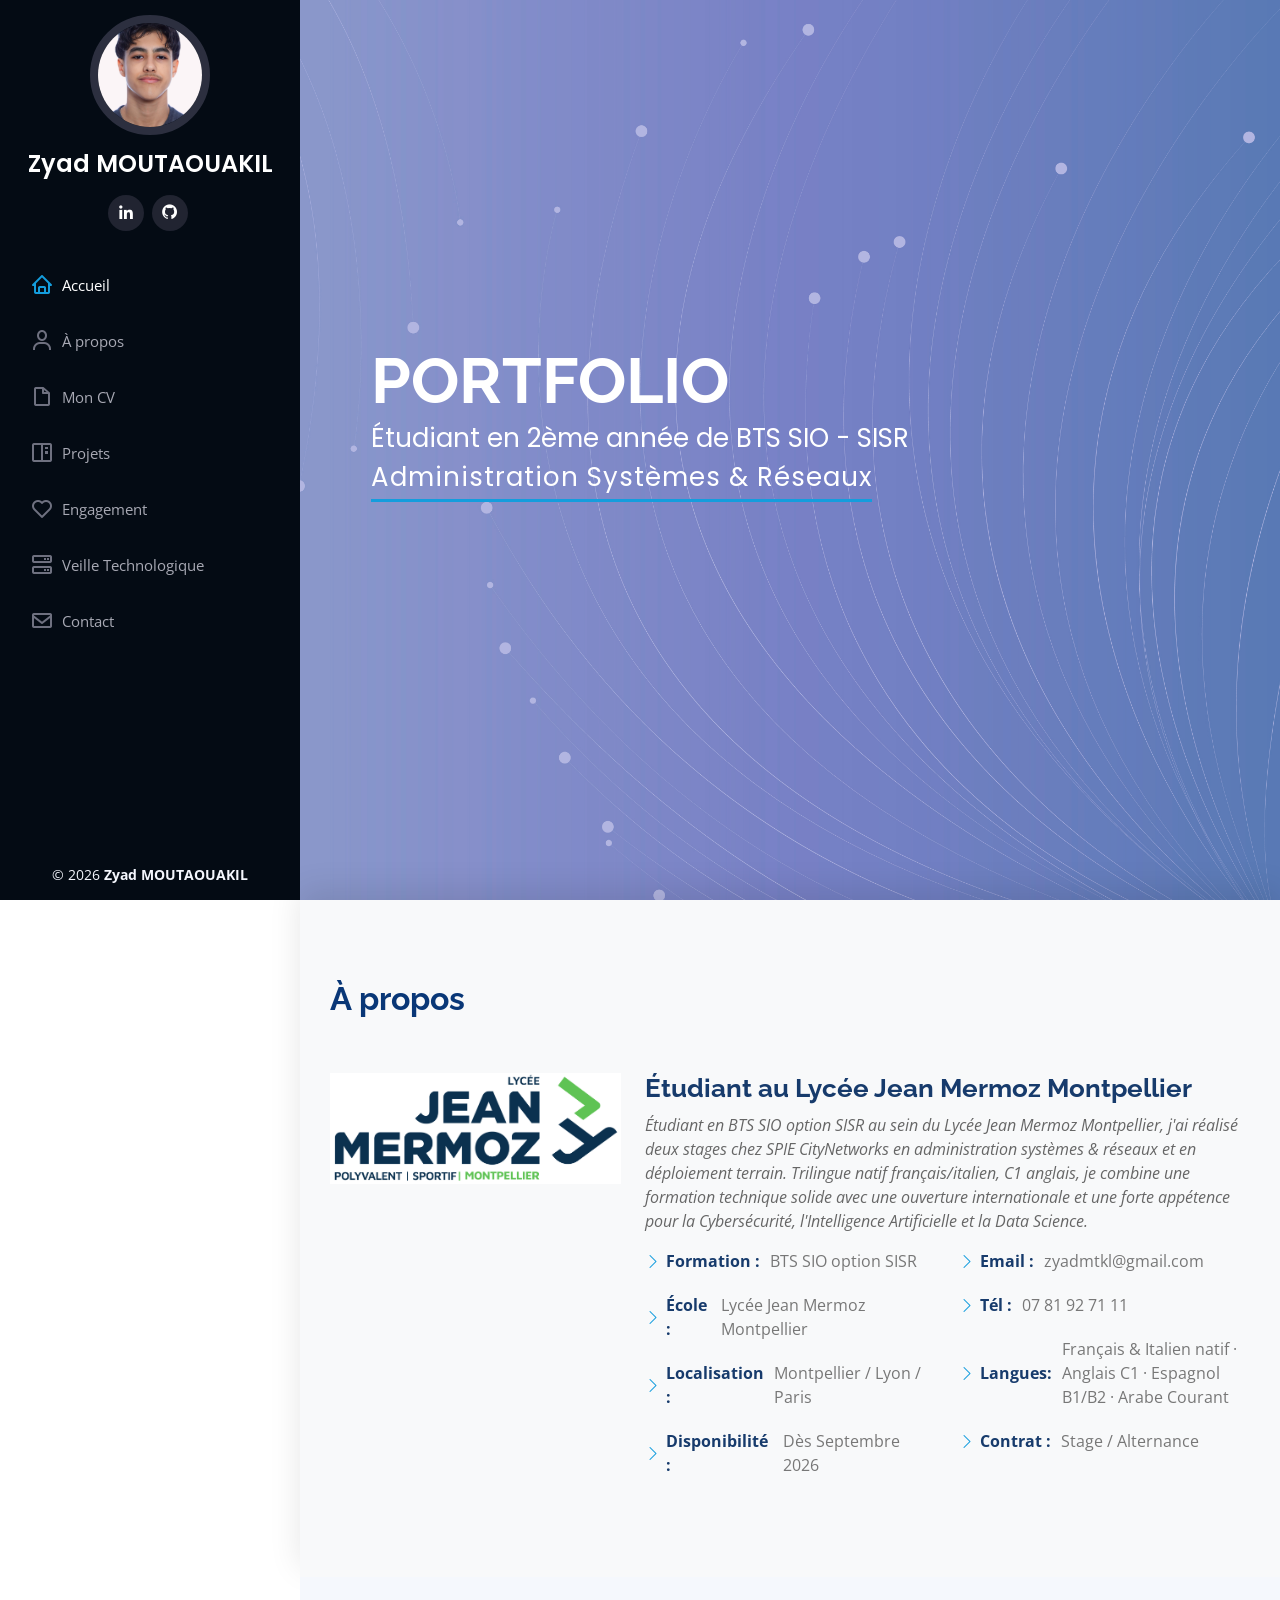
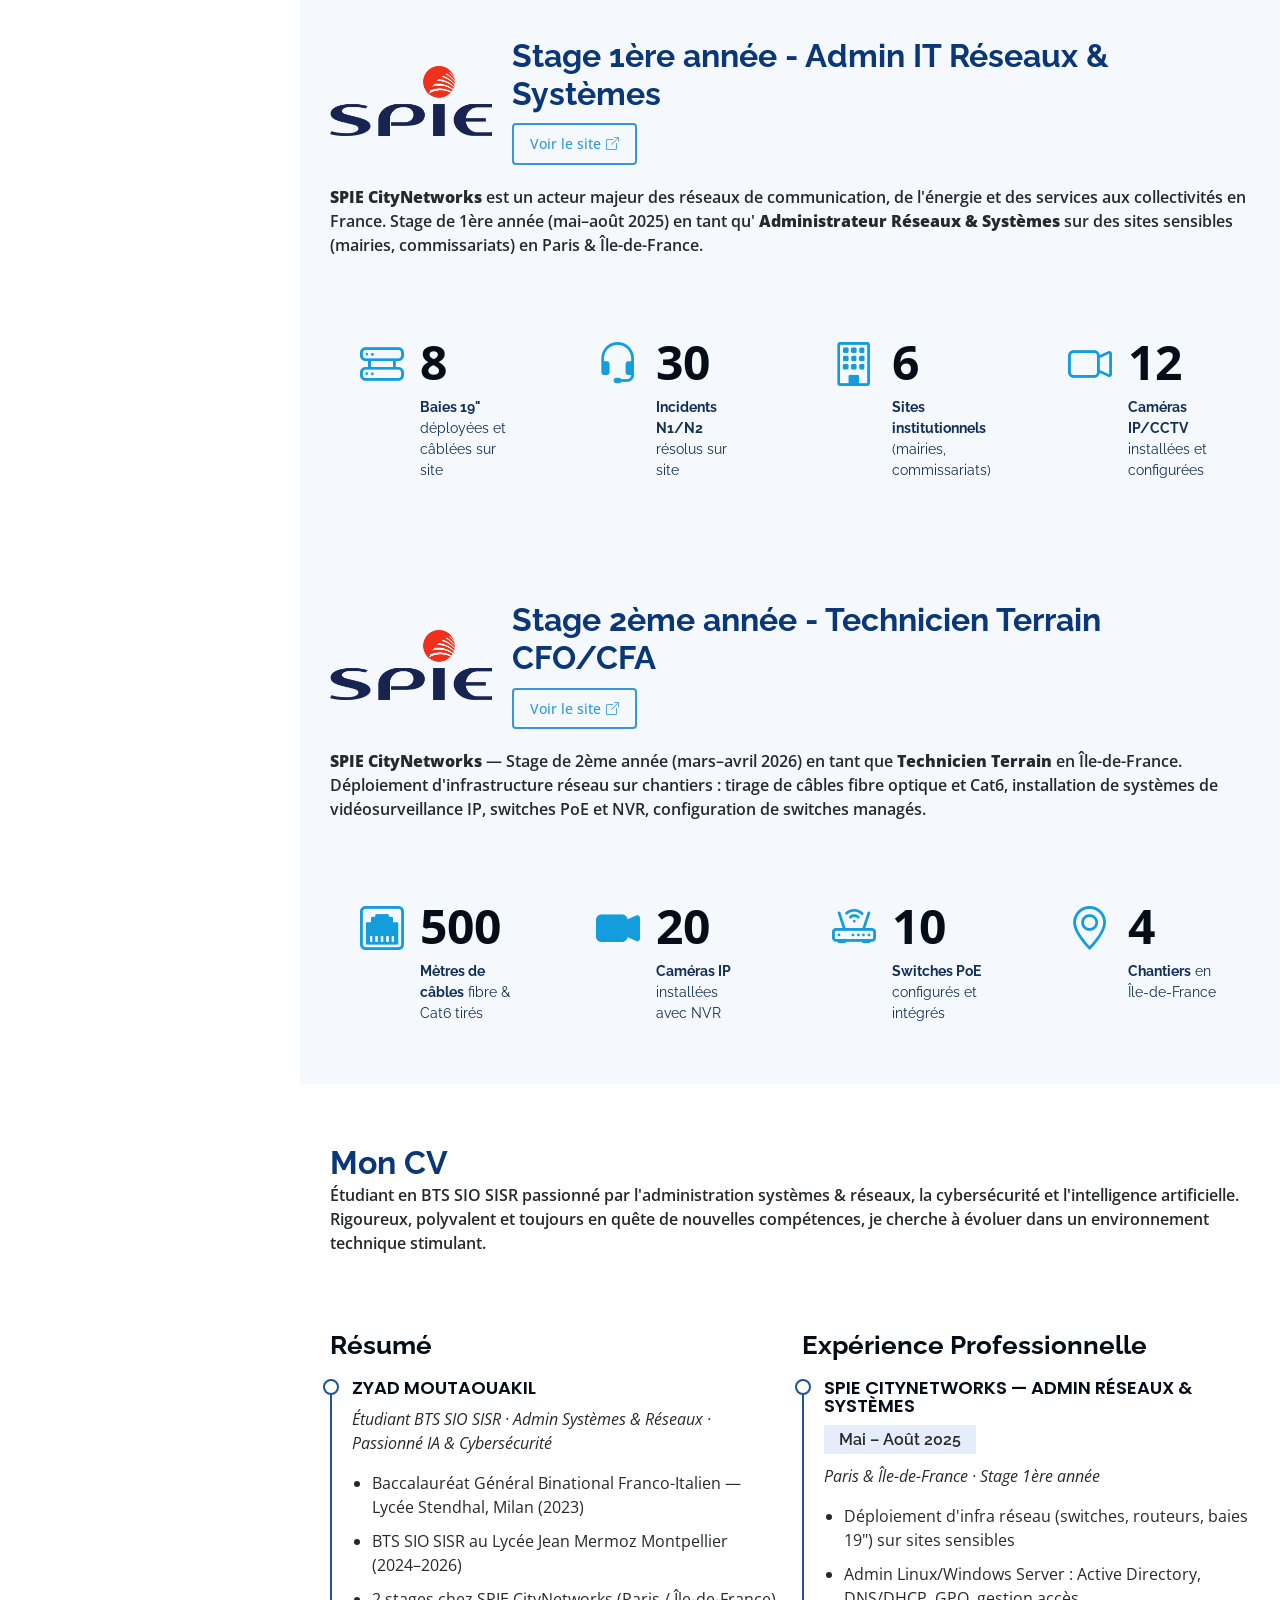
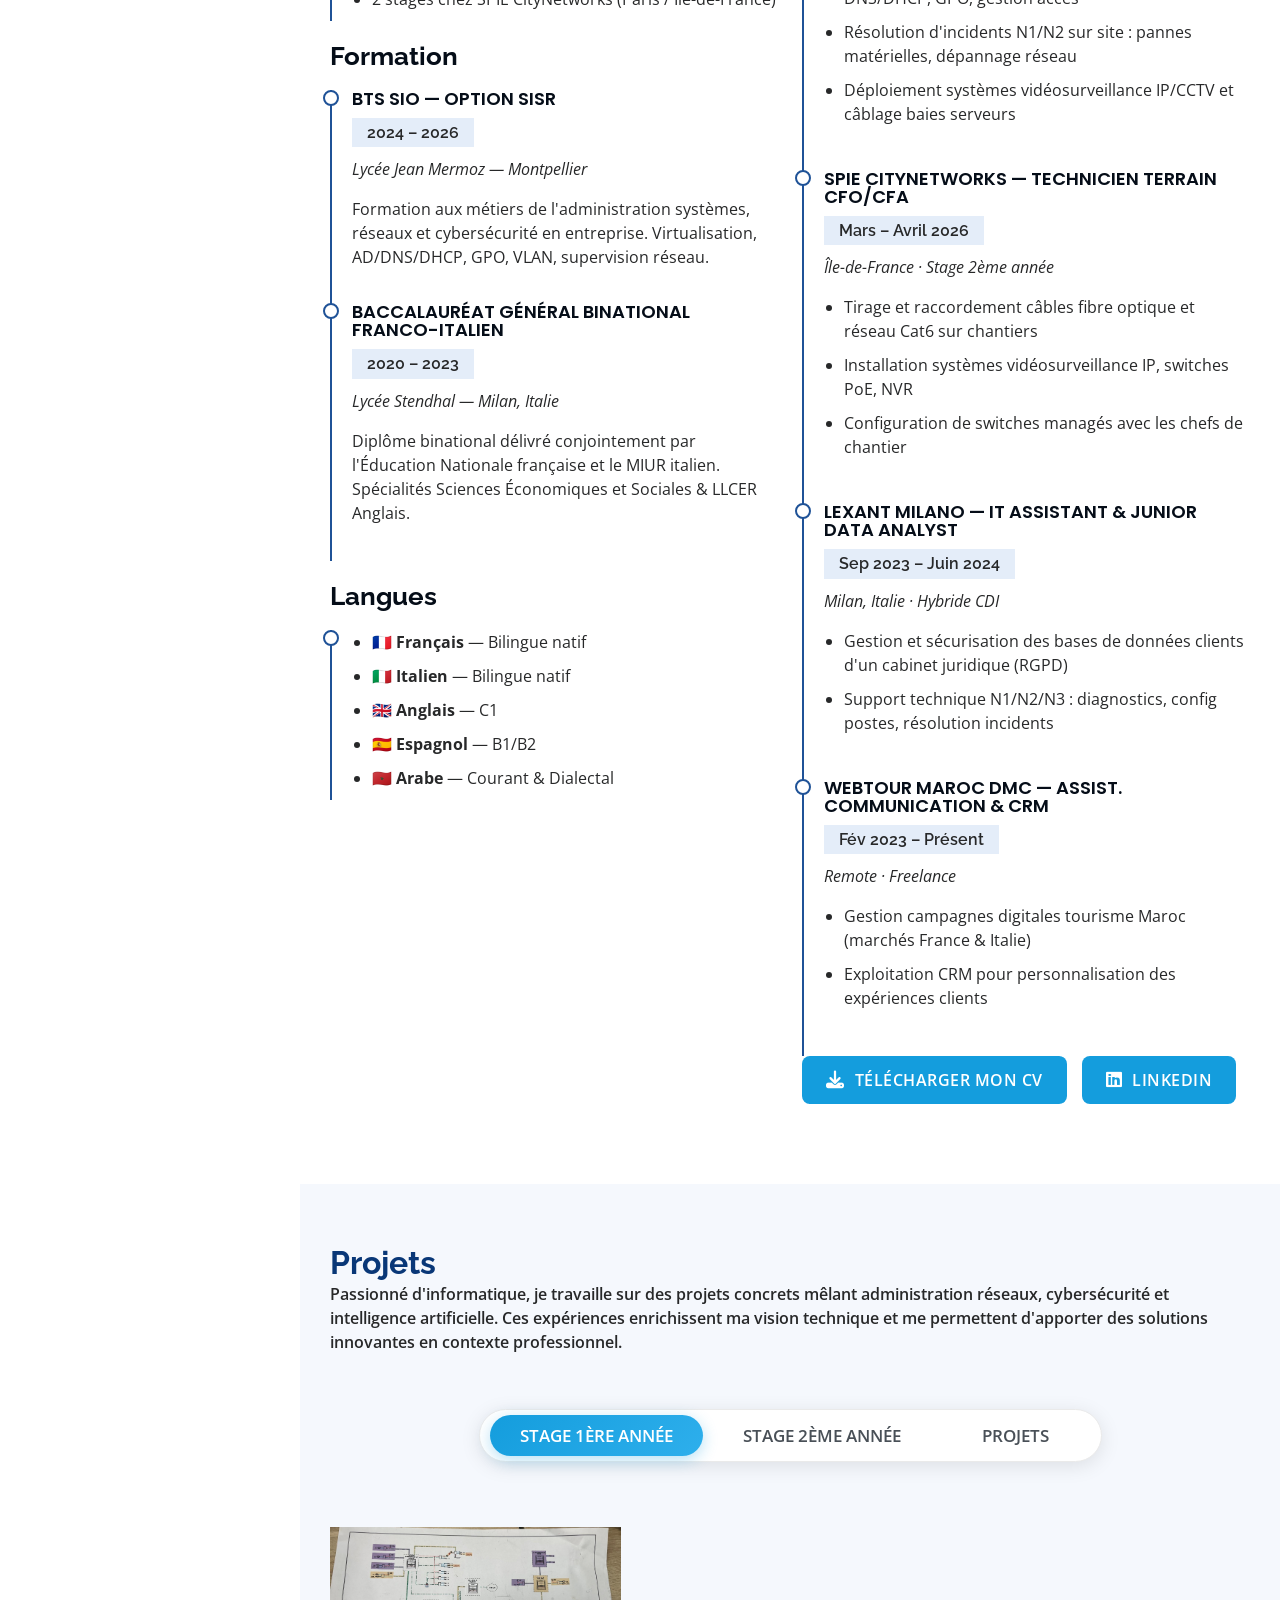
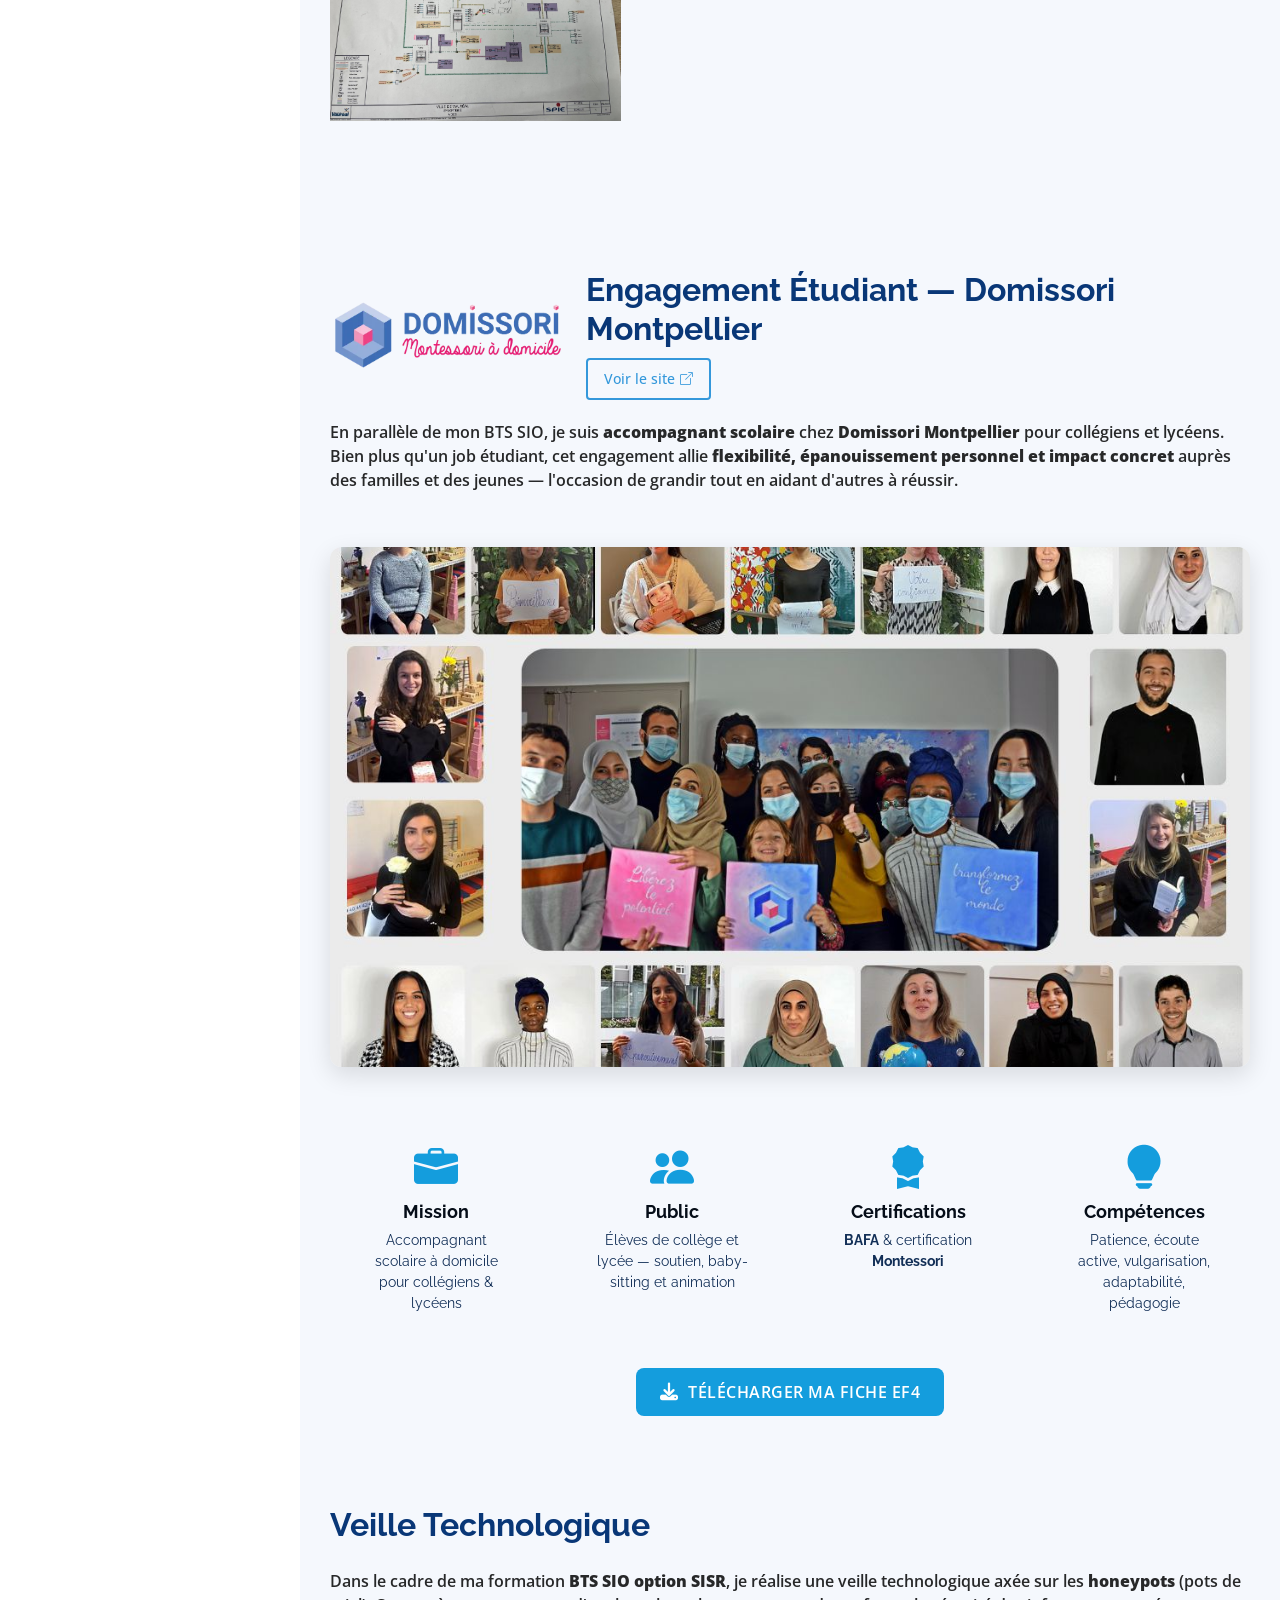
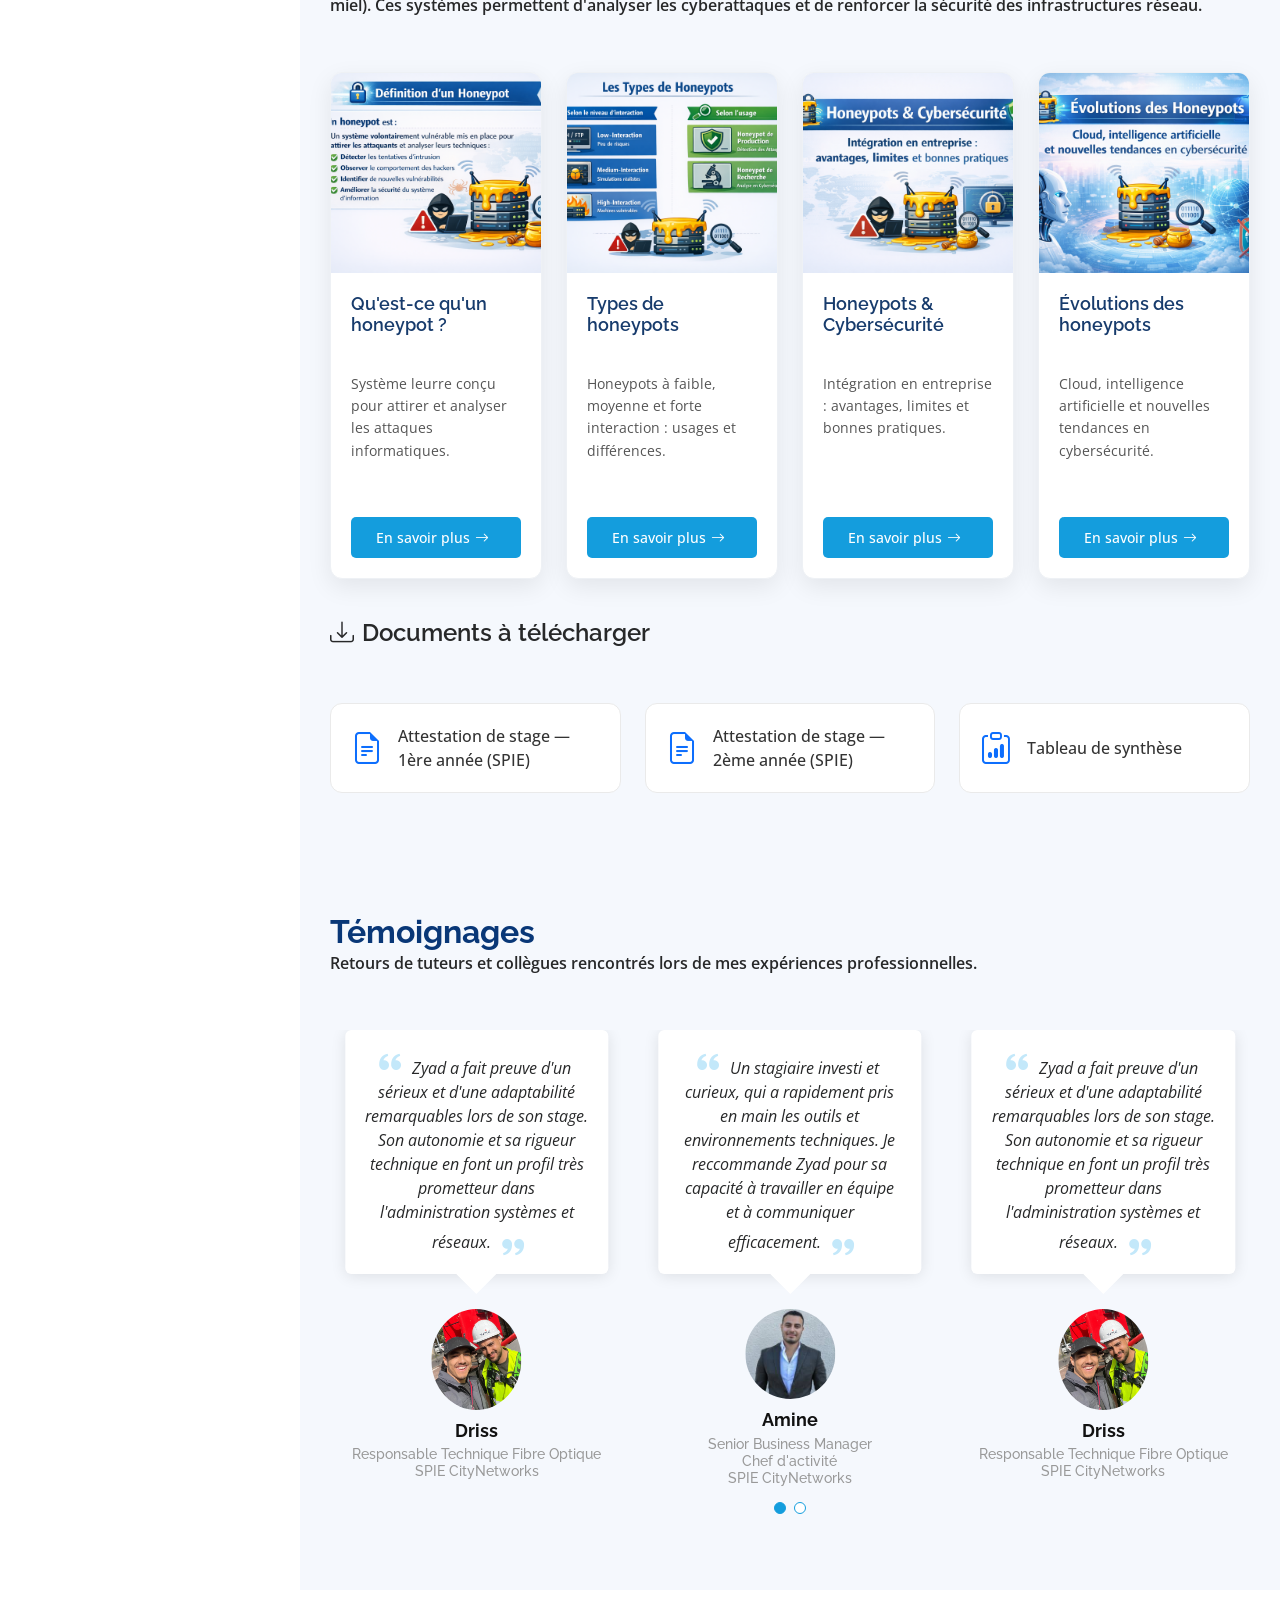
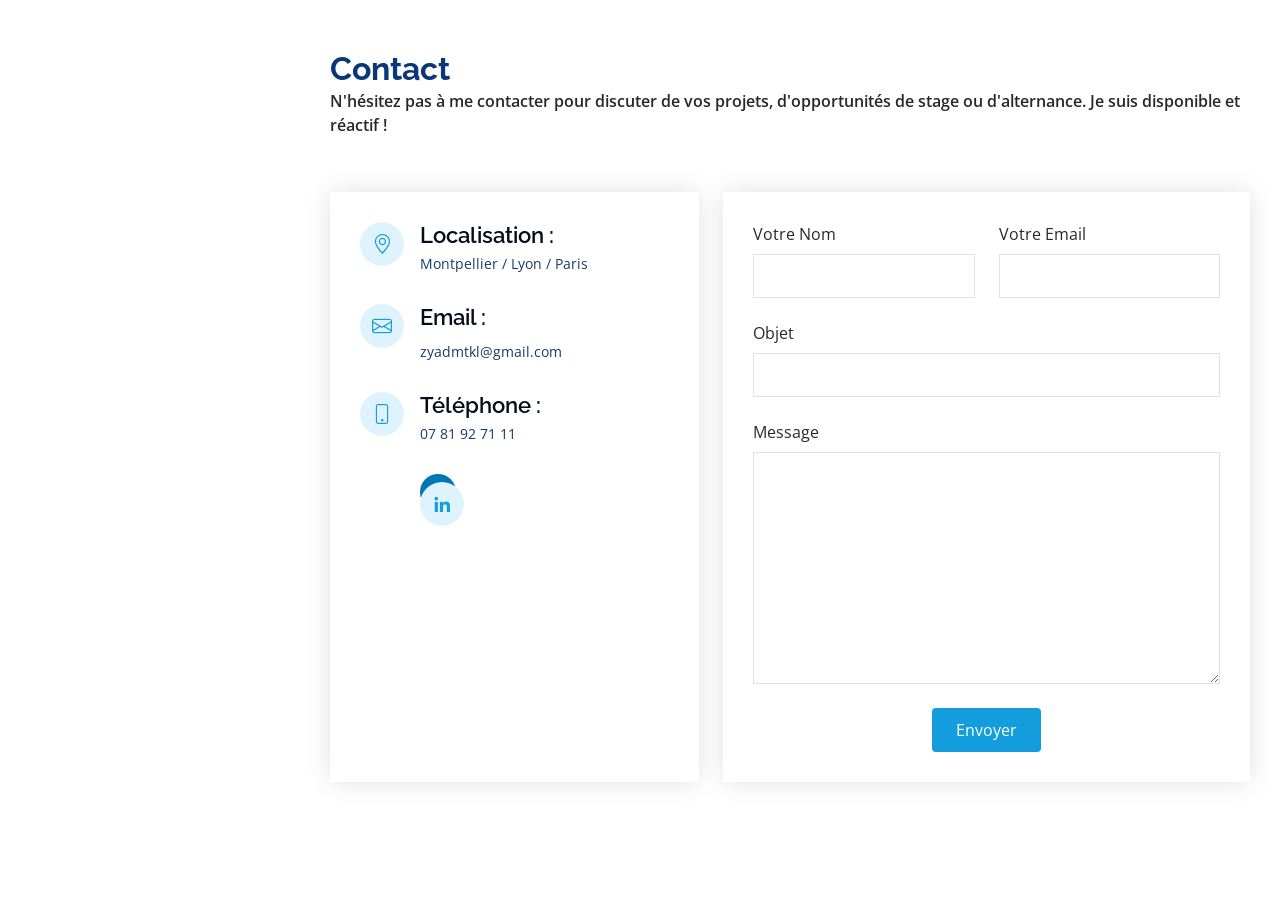
==== index.html @ 8ba697a3 "Initial commit — Portfolio Zyad MOUTAOUAKIL (BTS SIO SISR)" ====
<!doctype html>
<html lang="fr">
  <head>
    <meta charset="utf-8" />
    <meta content="width=device-width, initial-scale=1.0" name="viewport" />

    <title>Portfolio — Zyad MOUTAOUAKIL</title>
    <meta
      content="Portfolio de Zyad MOUTAOUAKIL, étudiant BTS SIO option SISR au Lycée Jean Mermoz Montpellier"
      name="description"
    />
    <meta
      content="BTS SIO, SISR, réseaux, systèmes, cybersécurité, administration, Montpellier, Paris"
      name="keywords"
    />

    <!-- Favicons -->
    <link href="assets/img/favicon.png" rel="icon" />
    <link href="assets/img/apple-touch-icon.png" rel="apple-touch-icon" />

    <!-- Google Fonts -->
    <link
      href="https://fonts.googleapis.com/css?family=Open+Sans:300,300i,400,400i,600,600i,700,700i|Raleway:300,300i,400,400i,500,500i,600,600i,700,700i|Poppins:300,300i,400,400i,500,500i,600,600i,700,700i"
      rel="stylesheet"
    />

    <!-- Vendor CSS Files -->
    <link href="assets/vendor/aos/aos.css" rel="stylesheet" />
    <link
      href="assets/vendor/bootstrap/css/bootstrap.min.css"
      rel="stylesheet"
    />
    <link
      href="assets/vendor/bootstrap-icons/bootstrap-icons.css"
      rel="stylesheet"
    />
    <link href="assets/vendor/boxicons/css/boxicons.min.css" rel="stylesheet" />
    <link
      href="assets/vendor/glightbox/css/glightbox.min.css"
      rel="stylesheet"
    />
    <link href="assets/vendor/swiper/swiper-bundle.min.css" rel="stylesheet" />

    <!-- Font Awesome -->
    <link
      rel="stylesheet"
      href="https://cdnjs.cloudflare.com/ajax/libs/font-awesome/6.4.0/css/all.min.css"
    />

    <!-- Template Main CSS File -->
    <link href="assets/css/style.css" rel="stylesheet" />
  </head>

  <body>
    <!-- ======= Mobile nav toggle button ======= -->
    <i class="bi bi-list mobile-nav-toggle d-xl-none"></i>

    <!-- ======= Header ======= -->
    <header id="header">
      <div class="d-flex flex-column">
        <div class="profile">
          <img
            src="assets/img/zyad-PFP.jpg"
            alt="Zyad MOUTAOUAKIL"
            class="img-fluid rounded-circle"
          />
          <h1 class="text-light"><a href="index.html">Zyad MOUTAOUAKIL</a></h1>
          <div class="social-links mt-3 text-center">
            <a
              href="https://www.linkedin.com/in/zyad-it"
              class="linkedin"
              target="_blank"
              ><i class="bx bxl-linkedin"></i
            ></a>
            <a href="https://github.com/Zyvdinho" class="github" target="_blank"
              ><i class="bx bxl-github"></i
            ></a>
          </div>
        </div>

        <nav id="navbar" class="nav-menu navbar">
          <ul>
            <li>
              <a href="#hero" class="nav-link scrollto active"
                ><i class="bx bx-home"></i> <span>Accueil</span></a
              >
            </li>
            <li>
              <a href="#about" class="nav-link scrollto"
                ><i class="bx bx-user"></i> <span>À propos</span></a
              >
            </li>
            <li>
              <a href="#resume" class="nav-link scrollto"
                ><i class="bx bx-file-blank"></i> <span>Mon CV</span></a
              >
            </li>
            <li>
              <a href="#portfolio" class="nav-link scrollto"
                ><i class="bx bx-book-content"></i> <span>Projets</span></a
              >
            </li>
            <li>
              <a href="#engagement" class="nav-link scrollto"
                ><i class="bx bx-heart"></i> <span>Engagement</span></a
              >
            </li>
            <li>
              <a href="#services" class="nav-link scrollto"
                ><i class="bx bx-server"></i>
                <span>Veille Technologique</span></a
              >
            </li>
            <li>
              <a href="#contact" class="nav-link scrollto"
                ><i class="bx bx-envelope"></i> <span>Contact</span></a
              >
            </li>
          </ul>
        </nav>
      </div>
    </header>
    <!-- End Header -->

    <!-- ======= Hero Section ======= -->
    <section
      id="hero"
      class="d-flex flex-column justify-content-center align-items-center"
    >
      <div class="hero-container" data-aos="fade-in">
        <h1>PORTFOLIO</h1>
        <p>
          Étudiant en 2ème année de BTS SIO - SISR<br />
          <span>Administration Systèmes &amp; Réseaux</span>
        </p>
      </div>
    </section>
    <!-- End Hero -->

    <main id="main">
      <!-- ======= About Section ======= -->
      <section id="about" class="about">
        <div class="container">
          <div class="section-title">
            <h2>À propos</h2>
          </div>

          <div class="row">
            <div class="col-lg-4" data-aos="fade-right">
              <img
                src="assets/img/Logo-Mermoz.jpg"
                class="img-fluid"
                alt="Mermoz Montpellier"
              />
            </div>
            <div class="col-lg-8 pt-4 pt-lg-0 content" data-aos="fade-left">
              <h3>Étudiant au Lycée Jean Mermoz Montpellier</h3>
              <p class="fst-italic">
                Étudiant en BTS SIO option SISR au sein du Lycée Jean Mermoz
                Montpellier, j'ai réalisé deux stages chez SPIE CityNetworks en
                administration systèmes &amp; réseaux et en déploiement terrain.
                Trilingue natif français/italien, C1 anglais, je combine une
                formation technique solide avec une ouverture internationale et
                une forte appétence pour la Cybersécurité, l'Intelligence
                Artificielle et la Data Science.
              </p>
              <div class="row">
                <div class="col-lg-6">
                  <ul>
                    <li>
                      <i class="bi bi-chevron-right"></i>
                      <strong>Formation :</strong>
                      <span>BTS SIO option SISR</span>
                    </li>
                    <li>
                      <i class="bi bi-chevron-right"></i>
                      <strong>École :</strong>
                      <span>Lycée Jean Mermoz Montpellier</span>
                    </li>
                    <li>
                      <i class="bi bi-chevron-right"></i>
                      <strong>Localisation :</strong>
                      <span>Montpellier / Lyon / Paris</span>
                    </li>
                    <li>
                      <i class="bi bi-chevron-right"></i>
                      <strong>Disponibilité :</strong>
                      <span>Dès Septembre 2026</span>
                    </li>
                  </ul>
                </div>
                <div class="col-lg-6">
                  <ul>
                    <li>
                      <i class="bi bi-chevron-right"></i>
                      <strong>Email :</strong> <span>zyadmtkl@gmail.com</span>
                    </li>
                    <li>
                      <i class="bi bi-chevron-right"></i> <strong>Tél :</strong>
                      <span>07 81 92 71 11</span>
                    </li>
                    <li>
                      <i class="bi bi-chevron-right"></i>
                      <strong>Langues:</strong>
                      <span
                        >Français &amp; Italien natif · Anglais C1 · Espagnol
                        B1/B2 · Arabe Courant</span
                      >
                    </li>
                    <li>
                      <i class="bi bi-chevron-right"></i>
                      <strong>Contrat :</strong> <span>Stage / Alternance</span>
                    </li>
                  </ul>
                </div>
              </div>
            </div>
          </div>
        </div>
      </section>
      <!-- End About Section -->

      <!-- ======= Facts Section — SPIE Stage 1ère année ======= -->
      <section id="facts" class="facts section-bg">
        <div class="container">
          <div class="section-title">
            <div class="company-header">
              <img
                src="assets/img/Spie.svg.png"
                alt="SPIE CityNetworks"
                class="company-logo"
              />
              <div class="company-title-wrapper">
                <h2>Stage 1ère année - Admin IT Réseaux & Systèmes</h2>
                <a
                  href="https://www.spie.com/fr/"
                  target="_blank"
                  class="btn-visit-site"
                >
                  Voir le site <i class="bi bi-box-arrow-up-right"></i>
                </a>
              </div>
            </div>
            <p>
              <strong>SPIE CityNetworks</strong> est un acteur majeur des
              réseaux de communication, de l'énergie et des services aux
              collectivités en France. Stage de 1ère année (mai–août 2025) en
              tant qu'
              <strong>Administrateur Réseaux &amp; Systèmes</strong> sur des
              sites sensibles (mairies, commissariats) en Paris &amp;
              Île-de-France.
            </p>
          </div>

          <div class="row no-gutters">
            <div
              class="col-lg-3 col-md-6 d-md-flex align-items-md-stretch"
              data-aos="fade-up"
            >
              <div class="count-box">
                <i class="bi bi-hdd-rack"></i>
                <span
                  data-purecounter-start="0"
                  data-purecounter-end="8"
                  data-purecounter-duration="1"
                  class="purecounter"
                ></span>
                <p><strong>Baies 19"</strong> déployées et câblées sur site</p>
              </div>
            </div>

            <div
              class="col-lg-3 col-md-6 d-md-flex align-items-md-stretch"
              data-aos="fade-up"
              data-aos-delay="100"
            >
              <div class="count-box">
                <i class="bi bi-headset"></i>
                <span
                  data-purecounter-start="0"
                  data-purecounter-end="30"
                  data-purecounter-duration="1"
                  class="purecounter"
                ></span>
                <p><strong>Incidents N1/N2</strong> résolus sur site</p>
              </div>
            </div>

            <div
              class="col-lg-3 col-md-6 d-md-flex align-items-md-stretch"
              data-aos="fade-up"
              data-aos-delay="200"
            >
              <div class="count-box">
                <i class="bi bi-building"></i>
                <span
                  data-purecounter-start="0"
                  data-purecounter-end="6"
                  data-purecounter-duration="1"
                  class="purecounter"
                ></span>
                <p>
                  <strong>Sites institutionnels</strong> (mairies,
                  commissariats)
                </p>
              </div>
            </div>

            <div
              class="col-lg-3 col-md-6 d-md-flex align-items-md-stretch"
              data-aos="fade-up"
              data-aos-delay="300"
            >
              <div class="count-box">
                <i class="bi bi-camera-video"></i>
                <span
                  data-purecounter-start="0"
                  data-purecounter-end="12"
                  data-purecounter-duration="1"
                  class="purecounter"
                ></span>
                <p>
                  <strong>Caméras IP/CCTV</strong> installées et configurées
                </p>
              </div>
            </div>
          </div>
        </div>
      </section>
      <!-- End Facts Section -->

      <!-- ======= Facts Section 2 — SPIE Stage 2ème année ======= -->
      <section id="facts2" class="facts section-bg">
        <div class="container">
          <div class="section-title">
            <div class="company-header">
              <img
                src="assets/img/Spie.svg.png"
                alt="SPIE CityNetworks"
                class="company-logo"
              />
              <div class="company-title-wrapper">
                <h2>Stage 2ème année - Technicien Terrain CFO/CFA</h2>
                <a
                  href="https://www.spie.com/fr/"
                  target="_blank"
                  class="btn-visit-site"
                >
                  Voir le site <i class="bi bi-box-arrow-up-right"></i>
                </a>
              </div>
            </div>
            <p>
              <strong>SPIE CityNetworks</strong> — Stage de 2ème année
              (mars–avril 2026) en tant que <strong>Technicien Terrain</strong>
              en Île-de-France. Déploiement d'infrastructure réseau sur
              chantiers : tirage de câbles fibre optique et Cat6, installation
              de systèmes de vidéosurveillance IP, switches PoE et NVR,
              configuration de switches managés.
            </p>
          </div>

          <div class="row no-gutters">
            <div
              class="col-lg-3 col-md-6 d-md-flex align-items-md-stretch"
              data-aos="fade-up"
            >
              <div class="count-box">
                <i class="bi bi-ethernet"></i>
                <span
                  data-purecounter-start="0"
                  data-purecounter-end="500"
                  data-purecounter-duration="1"
                  class="purecounter"
                ></span>
                <p><strong>Mètres de câbles</strong> fibre &amp; Cat6 tirés</p>
              </div>
            </div>

            <div
              class="col-lg-3 col-md-6 d-md-flex align-items-md-stretch"
              data-aos="fade-up"
              data-aos-delay="100"
            >
              <div class="count-box">
                <i class="bi bi-camera-video-fill"></i>
                <span
                  data-purecounter-start="0"
                  data-purecounter-end="20"
                  data-purecounter-duration="1"
                  class="purecounter"
                ></span>
                <p><strong>Caméras IP</strong> installées avec NVR</p>
              </div>
            </div>

            <div
              class="col-lg-3 col-md-6 d-md-flex align-items-md-stretch"
              data-aos="fade-up"
              data-aos-delay="200"
            >
              <div class="count-box">
                <i class="bi bi-router"></i>
                <span
                  data-purecounter-start="0"
                  data-purecounter-end="10"
                  data-purecounter-duration="1"
                  class="purecounter"
                ></span>
                <p><strong>Switches PoE</strong> configurés et intégrés</p>
              </div>
            </div>

            <div
              class="col-lg-3 col-md-6 d-md-flex align-items-md-stretch"
              data-aos="fade-up"
              data-aos-delay="300"
            >
              <div class="count-box">
                <i class="bi bi-geo-alt"></i>
                <span
                  data-purecounter-start="0"
                  data-purecounter-end="4"
                  data-purecounter-duration="1"
                  class="purecounter"
                ></span>
                <p><strong>Chantiers</strong> en Île-de-France</p>
              </div>
            </div>
          </div>
        </div>
      </section>
      <!-- End Facts Section 2 -->

      <!-- ======= Resume Section ======= -->
      <section id="resume" class="resume">
        <div class="container">
          <div class="section-title">
            <h2>Mon CV</h2>
            <p>
              Étudiant en BTS SIO SISR passionné par l'administration systèmes
              &amp; réseaux, la cybersécurité et l'intelligence artificielle.
              Rigoureux, polyvalent et toujours en quête de nouvelles
              compétences, je cherche à évoluer dans un environnement technique
              stimulant.
            </p>
          </div>

          <div class="row">
            <div class="col-lg-6" data-aos="fade-up">
              <h3 class="resume-title">Résumé</h3>
              <div class="resume-item pb-0">
                <h4>Zyad MOUTAOUAKIL</h4>
                <p>
                  <em
                    >Étudiant BTS SIO SISR · Admin Systèmes &amp; Réseaux ·
                    Passionné IA &amp; Cybersécurité</em
                  >
                </p>
                <ul>
                  <li>
                    Baccalauréat Général Binational Franco-Italien — Lycée
                    Stendhal, Milan (2023)
                  </li>
                  <li>
                    BTS SIO SISR au Lycée Jean Mermoz Montpellier (2024–2026)
                  </li>
                  <li>
                    2 stages chez SPIE CityNetworks (Paris / Île-de-France)
                  </li>
                </ul>
              </div>

              <h3 class="resume-title">Formation</h3>
              <div class="resume-item">
                <h4>BTS SIO — Option SISR</h4>
                <h5>2024 – 2026</h5>
                <p><em>Lycée Jean Mermoz — Montpellier</em></p>
                <p>
                  Formation aux métiers de l'administration systèmes, réseaux et
                  cybersécurité en entreprise. Virtualisation, AD/DNS/DHCP, GPO,
                  VLAN, supervision réseau.
                </p>
              </div>
              <div class="resume-item">
                <h4>Baccalauréat Général Binational Franco-Italien</h4>
                <h5>2020 – 2023</h5>
                <p><em>Lycée Stendhal — Milan, Italie</em></p>
                <p>
                  Diplôme binational délivré conjointement par l'Éducation
                  Nationale française et le MIUR italien. Spécialités Sciences
                  Économiques et Sociales &amp; LLCER Anglais.
                </p>
              </div>

              <h3 class="resume-title">Langues</h3>
              <div class="resume-item pb-0">
                <ul>
                  <li>🇫🇷 <strong>Français</strong> — Bilingue natif</li>
                  <li>🇮🇹 <strong>Italien</strong> — Bilingue natif</li>
                  <li>🇬🇧 <strong>Anglais</strong> — C1</li>
                  <li>🇪🇸 <strong>Espagnol</strong> — B1/B2</li>
                  <li>🇲🇦 <strong>Arabe</strong> — Courant & Dialectal</li>
                </ul>
              </div>
            </div>

            <div class="col-lg-6" data-aos="fade-up" data-aos-delay="100">
              <h3 class="resume-title">Expérience Professionnelle</h3>

              <div class="resume-item">
                <h4>SPIE CityNetworks — Admin Réseaux &amp; Systèmes</h4>
                <h5>Mai – Août 2025</h5>
                <p><em>Paris &amp; Île-de-France · Stage 1ère année</em></p>
                <ul>
                  <li>
                    Déploiement d'infra réseau (switches, routeurs, baies 19")
                    sur sites sensibles
                  </li>
                  <li>
                    Admin Linux/Windows Server : Active Directory, DNS/DHCP,
                    GPO, gestion accès
                  </li>
                  <li>
                    Résolution d'incidents N1/N2 sur site : pannes matérielles,
                    dépannage réseau
                  </li>
                  <li>
                    Déploiement systèmes vidéosurveillance IP/CCTV et câblage
                    baies serveurs
                  </li>
                </ul>
              </div>

              <div class="resume-item">
                <h4>SPIE CityNetworks — Technicien Terrain CFO/CFA</h4>
                <h5>Mars – Avril 2026</h5>
                <p><em>Île-de-France · Stage 2ème année</em></p>
                <ul>
                  <li>
                    Tirage et raccordement câbles fibre optique et réseau Cat6
                    sur chantiers
                  </li>
                  <li>
                    Installation systèmes vidéosurveillance IP, switches PoE,
                    NVR
                  </li>
                  <li>
                    Configuration de switches managés avec les chefs de chantier
                  </li>
                </ul>
              </div>

              <div class="resume-item">
                <h4>LEXANT Milano — IT Assistant &amp; Junior Data Analyst</h4>
                <h5>Sep 2023 – Juin 2024</h5>
                <p><em>Milan, Italie · Hybride CDI</em></p>
                <ul>
                  <li>
                    Gestion et sécurisation des bases de données clients d'un
                    cabinet juridique (RGPD)
                  </li>
                  <li>
                    Support technique N1/N2/N3 : diagnostics, config postes,
                    résolution incidents
                  </li>
                </ul>
              </div>

              <div class="resume-item">
                <h4>WebTour MAROC DMC — Assist. Communication &amp; CRM</h4>
                <h5>Fév 2023 – Présent</h5>
                <p><em>Remote · Freelance</em></p>
                <ul>
                  <li>
                    Gestion campagnes digitales tourisme Maroc (marchés France
                    &amp; Italie)
                  </li>
                  <li>
                    Exploitation CRM pour personnalisation des expériences
                    clients
                  </li>
                </ul>
              </div>

              <div class="cv-buttons-container">
                <a
                  href="assets/cv/Zyad_CV_2025.pdf"
                  download="CV_Zyad_Moutaouakil.pdf"
                  class="cyber-btn"
                >
                  <i class="fas fa-download"></i> Télécharger mon CV
                </a>
                <a
                  href="https://www.linkedin.com/in/zyad-it"
                  target="_blank"
                  class="cyber-btn"
                >
                  <i class="fab fa-linkedin"></i> LinkedIn
                </a>
              </div>
            </div>
          </div>
        </div>
      </section>
      <!-- End Resume Section -->

      <!-- ======= Portfolio Section ======= -->
      <section id="portfolio" class="portfolio section-bg">
        <div class="container">
          <div class="section-title">
            <h2>Projets</h2>
            <p>
              Passionné d'informatique, je travaille sur des projets concrets
              mêlant administration réseaux, cybersécurité et intelligence
              artificielle. Ces expériences enrichissent ma vision technique et
              me permettent d'apporter des solutions innovantes en contexte
              professionnel.
            </p>
          </div>

          <div class="row" data-aos="fade-up">
            <div class="col-lg-12 d-flex justify-content-center">
              <ul id="portfolio-flters">
                <li data-filter=".filter-stage1" class="filter-active">
                  Stage 1ère année
                </li>
                <li data-filter=".filter-stage2">Stage 2ème année</li>
                <li data-filter=".filter-tp">Projets</li>
              </ul>
            </div>
          </div>

          <div
            class="row portfolio-container"
            data-aos="fade-up"
            data-aos-delay="100"
          >
            <!-- Stage 1ère année -->
            <div class="col-lg-4 col-md-6 portfolio-item filter-stage1">
              <div class="portfolio-wrap">
                <img
                  src="assets/img/vaureal-plan.jpeg"
                  class="img-fluid"
                  alt="SPIE — Admin Réseaux & Systèmes"
                />
                <div class="portfolio-links">
                  <a
                    href="assets/img/vaureal-plan.jpeg"
                    data-gallery="portfolioGallery"
                    class="portfolio-lightbox"
                    title="SPIE CityNetworks — Stage 1ère année"
                    ><i class="bx bx-plus"></i
                  ></a>
                  <a
                    href="portfolio-details-spie-stage1.html"
                    title="Voir le détail"
                    ><i class="bx bx-link"></i
                  ></a>
                </div>
              </div>
            </div>

            <!-- Stage 2ème année -->
            <div class="col-lg-4 col-md-6 portfolio-item filter-stage2">
              <div class="portfolio-wrap">
                <img
                  src="assets/img/ArmoireIT_2.jpg"
                  class="img-fluid"
                  alt="SPIE — Technicien Terrain"
                />
                <div class="portfolio-links">
                  <a
                    href="assets/img/ArmoireIT_2.jpg"
                    data-gallery="portfolioGallery"
                    class="portfolio-lightbox"
                    title="SPIE CityNetworks — Stage 2ème année"
                    ><i class="bx bx-plus"></i
                  ></a>
                  <a
                    href="portfolio-details-spie-stage2.html"
                    title="Voir le détail"
                    ><i class="bx bx-link"></i
                  ></a>
                </div>
              </div>
            </div>

            <!-- Projet 1 : Zabbix Supervision -->
            <div class="col-lg-4 col-md-6 portfolio-item filter-tp">
              <div class="portfolio-wrap">
                <img
                  src="assets/img/portfolio/zabbix.png"
                  class="img-fluid"
                  alt="Projet Zabbix — Supervision système & réseau"
                  style="background:#fff; padding:30px; object-fit:contain; height:240px; width:100%;"
                />
                <div class="portfolio-links">
                  <a
                    href="assets/img/portfolio/zabbix.png"
                    data-gallery="portfolioGallery"
                    class="portfolio-lightbox"
                    title="Projet — Zabbix : Supervision système &amp; réseau"
                    ><i class="bx bx-plus"></i
                  ></a>
                  <a
                    href="TP_Zabbix_FINAL.pdf"
                    target="_blank"
                    title="Ouvrir le projet (PDF)"
                    ><i class="bx bx-link"></i
                  ></a>
                </div>
              </div>
            </div>

            <!-- Projet 2 : TCP / UDP -->
            <div class="col-lg-4 col-md-6 portfolio-item filter-tp">
              <div class="portfolio-wrap">
                <img
                  src="assets/img/wireshark.jpg"
                  class="img-fluid"
                  alt="Projet TCP/UDP — Wireshark"
                  style="background:#fff; padding:30px; object-fit:contain; height:240px; width:100%;"
                />
                <div class="portfolio-links">
                  <a
                    href="assets/img/wireshark.jpg"
                    data-gallery="portfolioGallery"
                    class="portfolio-lightbox"
                    title="Projet — Analyse des protocoles TCP/UDP avec Wireshark"
                    ><i class="bx bx-plus"></i
                  ></a>
                  <a
                    href="TP_TCP_UDP.pdf"
                    target="_blank"
                    title="Ouvrir le projet (PDF)"
                    ><i class="bx bx-link"></i
                  ></a>
                </div>
              </div>
            </div>

            <!-- Projet 3 : DHCP -->
            <div class="col-lg-4 col-md-6 portfolio-item filter-tp">
              <div class="portfolio-wrap">
                <img
                  src="assets/img/logo-dhcp.png"
                  class="img-fluid"
                  alt="Projet DHCP — Configuration serveur DHCP"
                  style="background:#fff; padding:30px; object-fit:contain; height:240px; width:100%;"
                />
                <div class="portfolio-links">
                  <a
                    href="assets/img/logo-dhcp.png"
                    data-gallery="portfolioGallery"
                    class="portfolio-lightbox"
                    title="Projet — DHCP : Configuration serveur DHCP"
                    ><i class="bx bx-plus"></i
                  ></a>
                  <a
                    href="TP_DHCP.pdf"
                    target="_blank"
                    title="Ouvrir le projet (PDF)"
                    ><i class="bx bx-link"></i
                  ></a>
                </div>
              </div>
            </div>

            <!-- Projet 4 : Active Directory HA & Load Balancing -->
            <div class="col-lg-4 col-md-6 portfolio-item filter-tp">
              <div class="portfolio-wrap">
                <img
                  src="assets/img/portfolio/active-directory-logo.png"
                  class="img-fluid"
                  alt="Projet Active Directory — HA & Load Balancing"
                  style="background:#fff; padding:30px; object-fit:contain; height:240px; width:100%;"
                />
                <div class="portfolio-links">
                  <a
                    href="assets/img/portfolio/active-directory-logo.png"
                    data-gallery="portfolioGallery"
                    class="portfolio-lightbox"
                    title="Projet — Active Directory : HA, Load Balancing &amp; GPO"
                    ><i class="bx bx-plus"></i
                  ></a>
                  <a
                    href="TP_AD_HA_LB.pdf"
                    target="_blank"
                    title="Ouvrir le projet (PDF)"
                    ><i class="bx bx-link"></i
                  ></a>
                </div>
              </div>
            </div>

            <!-- Projet 5 : DNS -->
            <div class="col-lg-4 col-md-6 portfolio-item filter-tp">
              <div class="portfolio-wrap">
                <img
                  src="assets/img/logo-dns.png"
                  class="img-fluid"
                  alt="Projet DNS — Mise en place serveur DNS"
                  style="background:#fff; padding:30px; object-fit:contain; height:240px; width:100%;"
                />
                <div class="portfolio-links">
                  <a
                    href="assets/img/logo-dns.png"
                    data-gallery="portfolioGallery"
                    class="portfolio-lightbox"
                    title="Projet — DNS : Mise en place serveur de noms"
                    ><i class="bx bx-plus"></i
                  ></a>
                  <a
                    href="TP_DNS.pdf"
                    target="_blank"
                    title="Ouvrir le projet (PDF)"
                    ><i class="bx bx-link"></i
                  ></a>
                </div>
              </div>
            </div>

            <!-- Projet 6 : Spanning Tree Protocol -->
            <div class="col-lg-4 col-md-6 portfolio-item filter-tp">
              <div class="portfolio-wrap">
                <img
                  src="assets/img/scolaire/cisco-emblem.jpg"
                  class="img-fluid"
                  alt="Projet Spanning Tree Protocol"
                  style="background:#fff; padding:30px; object-fit:contain; height:240px; width:100%;"
                />
                <div class="portfolio-links">
                  <a
                    href="assets/img/scolaire/cisco-emblem.jpg"
                    data-gallery="portfolioGallery"
                    class="portfolio-lightbox"
                    title="Projet — Spanning Tree Protocol (STP)"
                    ><i class="bx bx-plus"></i
                  ></a>
                  <a
                    href="TP_SpanningTree.pdf"
                    target="_blank"
                    title="Ouvrir le projet (PDF)"
                    ><i class="bx bx-link"></i
                  ></a>
                </div>
              </div>
            </div>
          </div>
        </div>
      </section>
      <!-- End Portfolio Section -->

      <!-- ======= Engagement Étudiant Section ======= -->
      <section id="engagement" class="facts section-bg">
        <div class="container">
          <div class="section-title">
            <div class="company-header">
              <img
                src="assets/img/Logo-Domissori.png"
                alt="Logo Domissori"
                class="company-logo"
              />
              <div class="company-title-wrapper">
                <h2>Engagement Étudiant — Domissori Montpellier</h2>
                <a
                  href="https://domissori.fr/"
                  target="_blank"
                  class="btn-visit-site"
                >
                  Voir le site <i class="bi bi-box-arrow-up-right"></i>
                </a>
              </div>
            </div>
            <p>
              En parallèle de mon BTS SIO, je suis
              <strong>accompagnant scolaire</strong> chez
              <strong>Domissori Montpellier</strong> pour collégiens et
              lycéens. Bien plus qu'un job étudiant, cet engagement allie
              <strong>flexibilité, épanouissement personnel et impact
              concret</strong> auprès des familles et des jeunes — l'occasion
              de grandir tout en aidant d'autres à réussir.
            </p>
          </div>

          <!-- Photo équipe Domissori -->
          <div class="row mb-5" data-aos="fade-up">
            <div class="col-lg-12">
              <img
                src="assets/img/DomissoriPORTRAITS.jpg"
                alt="Équipe Domissori Montpellier"
                class="img-fluid"
                style="
                  width: 100%;
                  max-height: 520px;
                  object-fit: cover;
                  border-radius: 12px;
                  box-shadow: 0 8px 25px rgba(0, 0, 0, 0.12);
                "
              />
            </div>
          </div>

          <!-- 4 mini-cartes -->
          <div class="row no-gutters">
            <div
              class="col-lg-3 col-md-6 d-md-flex align-items-md-stretch"
              data-aos="fade-up"
            >
              <div class="count-box" style="text-align: center;">
                <i
                  class="bi bi-briefcase-fill"
                  style="float: none; display: block; margin-bottom: 12px;"
                ></i>
                <h4
                  style="
                    font-family: 'Raleway', sans-serif;
                    font-size: 18px;
                    font-weight: 700;
                    color: #050d18;
                    margin: 0 0 8px 0;
                  "
                >
                  Mission
                </h4>
                <p style="margin: 0; padding: 0;">
                  Accompagnant scolaire à domicile pour collégiens &amp; lycéens
                </p>
              </div>
            </div>

            <div
              class="col-lg-3 col-md-6 d-md-flex align-items-md-stretch"
              data-aos="fade-up"
              data-aos-delay="100"
            >
              <div class="count-box" style="text-align: center;">
                <i
                  class="bi bi-people-fill"
                  style="float: none; display: block; margin-bottom: 12px;"
                ></i>
                <h4
                  style="
                    font-family: 'Raleway', sans-serif;
                    font-size: 18px;
                    font-weight: 700;
                    color: #050d18;
                    margin: 0 0 8px 0;
                  "
                >
                  Public
                </h4>
                <p style="margin: 0; padding: 0;">
                  Élèves de collège et lycée — soutien, baby-sitting et
                  animation
                </p>
              </div>
            </div>

            <div
              class="col-lg-3 col-md-6 d-md-flex align-items-md-stretch"
              data-aos="fade-up"
              data-aos-delay="200"
            >
              <div class="count-box" style="text-align: center;">
                <i
                  class="bi bi-award-fill"
                  style="float: none; display: block; margin-bottom: 12px;"
                ></i>
                <h4
                  style="
                    font-family: 'Raleway', sans-serif;
                    font-size: 18px;
                    font-weight: 700;
                    color: #050d18;
                    margin: 0 0 8px 0;
                  "
                >
                  Certifications
                </h4>
                <p style="margin: 0; padding: 0;">
                  <strong>BAFA</strong> &amp; certification
                  <strong>Montessori</strong>
                </p>
              </div>
            </div>

            <div
              class="col-lg-3 col-md-6 d-md-flex align-items-md-stretch"
              data-aos="fade-up"
              data-aos-delay="300"
            >
              <div class="count-box" style="text-align: center;">
                <i
                  class="bi bi-lightbulb-fill"
                  style="float: none; display: block; margin-bottom: 12px;"
                ></i>
                <h4
                  style="
                    font-family: 'Raleway', sans-serif;
                    font-size: 18px;
                    font-weight: 700;
                    color: #050d18;
                    margin: 0 0 8px 0;
                  "
                >
                  Compétences
                </h4>
                <p style="margin: 0; padding: 0;">
                  Patience, écoute active, vulgarisation, adaptabilité,
                  pédagogie
                </p>
              </div>
            </div>
          </div>

          <!-- Bouton téléchargement fiche EF4 -->
          <div class="text-center mt-4">
            <a
              href="EF4-Zyad-EngagementEtudiant.pdf"
              download
              class="cyber-btn"
            >
              <i class="fas fa-download"></i> Télécharger ma fiche EF4
            </a>
          </div>
        </div>
      </section>
      <!-- End Engagement Étudiant Section -->

      <!-- ======= Veille Technologique Section ======= -->
      <section id="services" class="services section-bg">
        <div class="container">
          <div class="section-title">
            <h2>Veille Technologique</h2>
            <p>
              <br />
              Dans le cadre de ma formation
              <strong>BTS SIO option SISR</strong>, je réalise une veille
              technologique axée sur les <strong>honeypots</strong> (pots de
              miel). Ces systèmes permettent d'analyser les cyberattaques et de
              renforcer la sécurité des infrastructures réseau.
            </p>
          </div>

          <div class="row">
            <!-- Carte 1 -->
            <div class="col-lg-3 col-md-6">
              <div class="veille-card">
                <div class="card-image">
                  <img
                    src="assets/img/portfolio/Definition_henoypot.png"
                    alt="Définition honeypot"
                  />
                </div>
                <div class="card-content">
                  <h3>Qu'est-ce qu'un honeypot ?</h3>
                  <p>
                    Système leurre conçu pour attirer et analyser les attaques
                    informatiques.
                  </p>
                  <a
                    href="portfolio-details-honeypot-definition.html"
                    class="btn-learn-more"
                  >
                    En savoir plus <i class="bi bi-arrow-right"></i>
                  </a>
                </div>
              </div>
            </div>

            <!-- Carte 2 -->
            <div class="col-lg-3 col-md-6">
              <div class="veille-card">
                <div class="card-image">
                  <img
                    src="assets/img/portfolio/honeypot-types.png"
                    alt="Types de honeypots"
                  />
                </div>
                <div class="card-content">
                  <h3>Types de honeypots</h3>
                  <p>
                    Honeypots à faible, moyenne et forte interaction : usages et
                    différences.
                  </p>
                  <a
                    href="portfolio-details-honeypot-types.html"
                    class="btn-learn-more"
                  >
                    En savoir plus <i class="bi bi-arrow-right"></i>
                  </a>
                </div>
              </div>
            </div>

            <!-- Carte 3 -->
            <div class="col-lg-3 col-md-6">
              <div class="veille-card">
                <div class="card-image">
                  <img
                    src="assets/img/portfolio/honeypots-cyber.png"
                    alt="Honeypots cybersécurité"
                  />
                </div>
                <div class="card-content">
                  <h3>Honeypots &amp; Cybersécurité</h3>
                  <p>
                    Intégration en entreprise : avantages, limites et bonnes
                    pratiques.
                  </p>
                  <a
                    href="portfolio-details-honeypot-cyber.html"
                    class="btn-learn-more"
                  >
                    En savoir plus <i class="bi bi-arrow-right"></i>
                  </a>
                </div>
              </div>
            </div>

            <!-- Carte 4 -->
            <div class="col-lg-3 col-md-6">
              <div class="veille-card">
                <div class="card-image">
                  <img
                    src="assets/img/portfolio/honeypots-futur.png"
                    alt="Futur des honeypots"
                  />
                </div>
                <div class="card-content">
                  <h3>Évolutions des honeypots</h3>
                  <p>
                    Cloud, intelligence artificielle et nouvelles tendances en
                    cybersécurité.
                  </p>
                  <a
                    href="portfolio-details-honeypot-futur.html"
                    class="btn-learn-more"
                  >
                    En savoir plus <i class="bi bi-arrow-right"></i>
                  </a>
                </div>
              </div>
            </div>
          </div>

          <!-- Documents à télécharger -->
          <div class="downloads-section">
            <h4 class="section-title">
              <i class="bi bi-download me-2"></i>Documents à télécharger
            </h4>
            <div class="row g-4">
              <div class="col-md-4">
                <a
                  href="AttestationStage_SIO_Zyad.pdf"
                  download
                  class="download-card"
                >
                  <i class="bi bi-file-earmark-text"></i>
                  <span>Attestation de stage — 1ère année (SPIE)</span>
                </a>
              </div>
              <div class="col-md-4">
                <a
                  href="AttestationStage_SIO_Zyad.pdf"
                  download
                  class="download-card"
                >
                  <i class="bi bi-file-earmark-text"></i>
                  <span>Attestation de stage — 2ème année (SPIE)</span>
                </a>
              </div>
              <div class="col-md-4">
                <a
                  href="tableau-synthese-zyad.xlsx"
                  download
                  class="download-card"
                >
                  <i class="bi bi-clipboard-data"></i>
                  <span>Tableau de synthèse</span>
                </a>
              </div>
            </div>
          </div>
        </div>
      </section>
      <!-- End Veille Technologique Section -->

      <!-- ======= Testimonials Section ======= -->
      <section id="testimonials" class="testimonials section-bg">
        <div class="container">
          <div class="section-title">
            <h2>Témoignages</h2>
            <p>
              Retours de tuteurs et collègues rencontrés lors de mes expériences
              professionnelles.
            </p>
          </div>

          <div
            class="testimonials-slider swiper"
            data-aos="fade-up"
            data-aos-delay="100"
          >
            <div class="swiper-wrapper">
              <div class="swiper-slide">
                <div class="testimonial-item" data-aos="fade-up">
                  <p>
                    <i class="bx bxs-quote-alt-left quote-icon-left"></i>
                    Zyad a fait preuve d'un sérieux et d'une adaptabilité
                    remarquables lors de son stage. Son autonomie et sa rigueur
                    technique en font un profil très prometteur dans
                    l'administration systèmes et réseaux.
                    <i class="bx bxs-quote-alt-right quote-icon-right"></i>
                  </p>
                  <img
                    src="assets/img/testimonials/Driss&Zyad.jpeg"
                    class="testimonial-img"
                    alt=""
                  />
                  <h3>Driss</h3>
                  <h4>Responsable Technique Fibre Optique</h4>
                  <h4>SPIE CityNetworks</h4>
                </div>
              </div>

              <div class="swiper-slide">
                <div
                  class="testimonial-item"
                  data-aos="fade-up"
                  data-aos-delay="100"
                >
                  <p>
                    <i class="bx bxs-quote-alt-left quote-icon-left"></i>
                    Un stagiaire investi et curieux, qui a rapidement pris en
                    main les outils et environnements techniques. Je reccommande
                    Zyad pour sa capacité à travailler en équipe et à
                    communiquer efficacement.
                    <i class="bx bxs-quote-alt-right quote-icon-right"></i>
                  </p>
                  <img
                    src="assets/img/testimonials/AmineCEO.jpeg.jpg"
                    class="testimonial-img"
                    alt=""
                  />
                  <h3>Amine</h3>
                  <h4>Senior Business Manager</h4>
                  <h4>Chef d'activité</h4>
                  <h4>SPIE CityNetworks</h4>
                </div>
              </div>
            </div>
            <div class="swiper-pagination"></div>
          </div>
        </div>
      </section>
      <!-- End Testimonials Section -->

      <!-- ======= Contact Section ======= -->
      <section id="contact" class="contact">
        <div class="container">
          <div class="section-title">
            <h2>Contact</h2>
            <p>
              N'hésitez pas à me contacter pour discuter de vos projets,
              d'opportunités de stage ou d'alternance. Je suis disponible et
              réactif !
            </p>
          </div>

          <div class="row" data-aos="fade-in">
            <div class="col-lg-5 d-flex align-items-stretch">
              <div class="info">
                <div class="address">
                  <i class="bi bi-geo-alt"></i>
                  <h4>Localisation :</h4>
                  <p>Montpellier / Lyon / Paris</p>
                </div>
                <div class="email">
                  <i class="bi bi-envelope"></i>
                  <h4>Email :</h4>
                  <p>zyadmtkl@gmail.com</p>
                </div>
                <div class="phone">
                  <i class="bi bi-phone"></i>
                  <h4>Téléphone :</h4>
                  <p>07 81 92 71 11</p>
                </div>
                <div class="social-links mt-3" style="padding-left: 60px">
                  <a
                    href="https://www.linkedin.com/in/zyad-it"
                    target="_blank"
                    style="
                      background: #0077b5;
                      color: #fff;
                      font-size: 18px;
                      display: inline-block;
                      padding: 8px 0;
                      border-radius: 50%;
                      text-align: center;
                      width: 36px;
                      height: 36px;
                      margin-right: 10px;
                      transition: 0.3s;
                    "
                  >
                    <i class="bx bxl-linkedin"></i>
                  </a>
                </div>
              </div>
            </div>

            <div class="col-lg-7 mt-5 mt-lg-0 d-flex align-items-stretch">
              <form
                action="forms/contact.php"
                method="post"
                role="form"
                class="php-email-form"
              >
                <div class="row">
                  <div class="form-group col-md-6">
                    <label for="name">Votre Nom</label>
                    <input
                      type="text"
                      name="name"
                      class="form-control"
                      id="name"
                      required
                    />
                  </div>
                  <div class="form-group col-md-6">
                    <label for="email">Votre Email</label>
                    <input
                      type="email"
                      class="form-control"
                      name="email"
                      id="email"
                      required
                    />
                  </div>
                </div>
                <div class="form-group">
                  <label for="subject">Objet</label>
                  <input
                    type="text"
                    class="form-control"
                    name="subject"
                    id="subject"
                    required
                  />
                </div>
                <div class="form-group">
                  <label for="message">Message</label>
                  <textarea
                    class="form-control"
                    name="message"
                    rows="10"
                    required
                  ></textarea>
                </div>
                <div class="my-3">
                  <div class="loading">Chargement...</div>
                  <div class="error-message">
                    Désolé, votre message n'a pas pu être envoyé. Contactez-moi
                    directement : zyadmtkl@gmail.com
                  </div>
                  <div class="sent-message">
                    Votre message a été envoyé, merci !
                  </div>
                </div>
                <div class="text-center">
                  <button type="submit">Envoyer</button>
                </div>
              </form>
            </div>
          </div>
        </div>
      </section>
      <!-- End Contact Section -->
    </main>
    <!-- End #main -->

    <!-- ======= Footer ======= -->
    <footer id="footer">
      <div class="container">
        <div class="copyright">
          &copy; 2026 <strong><span>Zyad MOUTAOUAKIL</span></strong>
        </div>
      </div>
    </footer>
    <!-- End Footer -->

    <a
      href="#"
      class="back-to-top d-flex align-items-center justify-content-center"
      ><i class="bi bi-arrow-up-short"></i
    ></a>

    <!-- Vendor JS Files -->
    <script src="assets/vendor/purecounter/purecounter_vanilla.js"></script>
    <script src="assets/vendor/aos/aos.js"></script>
    <script src="assets/vendor/bootstrap/js/bootstrap.bundle.min.js"></script>
    <script src="assets/vendor/glightbox/js/glightbox.min.js"></script>
    <script src="assets/vendor/isotope-layout/isotope.pkgd.min.js"></script>
    <script src="assets/vendor/swiper/swiper-bundle.min.js"></script>
    <script src="assets/vendor/typed.js/typed.umd.js"></script>
    <script src="assets/vendor/waypoints/noframework.waypoints.js"></script>
    <script src="assets/vendor/php-email-form/validate.js"></script>

    <!-- Template Main JS File -->
    <script src="assets/js/main.js"></script>

    <script>
      // Animation pour les cartes veille au scroll
      document.addEventListener("DOMContentLoaded", function () {
        const cards = document.querySelectorAll(".veille-card");
        const observer = new IntersectionObserver(
          (entries) => {
            entries.forEach((entry) => {
              if (entry.isIntersecting) {
                entry.target.style.opacity = "1";
                entry.target.style.transform = "translateY(0)";
              }
            });
          },
          { threshold: 0.1 },
        );
        cards.forEach((card) => {
          card.style.opacity = "0";
          card.style.transform = "translateY(20px)";
          card.style.transition = "opacity 0.6s ease, transform 0.6s ease";
          observer.observe(card);
        });
      });
    </script>
  </body>
</html>
---- assets/css/style.css ----
/**
* Template Name: iPortfolio
* Updated: Sep 18 2023 with Bootstrap v5.3.2
* Template URL: https://bootstrapmade.com/iportfolio-bootstrap-portfolio-websites-template/
* Author: BootstrapMade.com
* License: https://bootstrapmade.com/license/
*/

/*--------------------------------------------------------------
# General
--------------------------------------------------------------*/

body {
  font-family: "Open Sans", sans-serif;
  color: #272829;
}

a {
  color: #149ddd;
  text-decoration: none;
}

a:hover {
  color: #37b3ed;
  text-decoration: none;
}

h1,
h2,
h3,
h4,
h5,
h6 {
  font-family: "Raleway", sans-serif;
}
/*--------------------------------------------------------------
# Back to top button
--------------------------------------------------------------*/


.back-to-top {
  position: fixed;
  visibility: hidden;
  opacity: 0;
  right: 15px;
  bottom: 15px;
  z-index: 996;
  background: #149ddd;
  width: 40px;
  height: 40px;
  border-radius: 50px;
  transition: all 0.4s;
}

.back-to-top i {
  font-size: 28px;
  color: #fff;
  line-height: 0;
}

.back-to-top:hover {
  background: #2eafec;
  color: #fff;
}

.back-to-top.active {
  visibility: visible;
  opacity: 1;
}

/*--------------------------------------------------------------
# Header
--------------------------------------------------------------*/
#header {
  position: fixed;
  top: 0;
  left: 0;
  bottom: 0;
  width: 300px;
  transition: all ease-in-out 0.5s;
  z-index: 9997;
  transition: all 0.5s;
  padding: 0 15px;
  background: #040b14;
  overflow-y: auto;
}

#header .profile img {
  margin: 15px auto;
  display: block;
  width: 120px;
  height: 120px;
  border: 8px solid #2c2f3f;
  border-radius: 50%;
  object-fit:cover;
  object-position: center 50%; /* 60% du haut, donc légèrement plus bas */
}




#header .profile h1 {
  font-size: 24px;
  margin: 0;
  padding: 0;
  font-weight: 600;
  -moz-text-align-last: center;
  text-align-last: center;
  font-family: "Poppins", sans-serif;
}

#header .profile h1 a,
#header .profile h1 a:hover {
  color: #fff;
  text-decoration: none;
}

#header .profile .social-links a {
  font-size: 18px;
  display: inline-block;
  background: #212431;
  color: #fff;
  line-height: 1;
  padding: 8px 0;
  margin-right: 4px;
  border-radius: 50%;
  text-align: center;
  width: 36px;
  height: 36px;
  transition: 0.3s;
}

#header .profile .social-links a:hover {
  background: #149ddd;
  color: #fff;
  text-decoration: none;
}

#main {
  margin-left: 300px;
}

.container,
.container-fluid {
  padding-left: 30px;
  padding-right: 30px;
}

@media (max-width: 1199px) {
  #header {
    left: -300px;
  }

  #main {
    margin-left: 0;
  }

  .container,
  .container-fluid {
    padding-left: 12px;
    padding-right: 12px;
  }
}

/*--------------------------------------------------------------
# Navigation Menu
--------------------------------------------------------------*/
/* Desktop Navigation */
.nav-menu {
  padding: 30px 0 0 0;
}

.nav-menu * {
  margin: 0;
  padding: 0;
  list-style: none;
}

.nav-menu>ul>li {
  position: relative;
  white-space: nowrap;
}

.nav-menu a,
.nav-menu a:focus {
  display: flex;
  align-items: center;
  color: #a8a9b4;
  padding: 12px 15px;
  margin-bottom: 8px;
  transition: 0.3s;
  font-size: 15px;
}

.nav-menu a i,
.nav-menu a:focus i {
  font-size: 24px;
  padding-right: 8px;
  color: #6f7180;
}

.nav-menu a:hover,
.nav-menu .active,
.nav-menu .active:focus,
.nav-menu li:hover>a {
  text-decoration: none;
  color: #fff;
}

.nav-menu a:hover i,
.nav-menu .active i,
.nav-menu .active:focus i,
.nav-menu li:hover>a i {
  color: #149ddd;
}

/* Mobile Navigation */
.mobile-nav-toggle {
  position: fixed;
  right: 15px;
  top: 15px;
  z-index: 9998;
  border: 0;
  font-size: 24px;
  transition: all 0.4s;
  outline: none !important;
  background-color: #149ddd;
  color: #fff;
  width: 40px;
  height: 40px;
  display: inline-flex;
  align-items: center;
  justify-content: center;
  line-height: 0;
  border-radius: 50px;
  cursor: pointer;
}

.mobile-nav-active {
  overflow: hidden;
}

.mobile-nav-active #header {
  left: 0;
}

/*--------------------------------------------------------------
# Hero Section 4896 x 3264
--------------------------------------------------------------*/
#hero {
  width: 100%;
  height: 100vh;
  background: url("../img/bgpro.jpg") top center;
  background-size: cover;
}

#hero:before {
  content: "";
  background: rgba(0, 11, 156, 0.3);
  position: absolute;
  bottom: 0;
  top: 0;
  left: 0;
  right: 0;
  z-index: 1;
}

#hero .hero-container {
  position: relative;
  z-index: 2;
  min-width: 300px;
}

#hero h1 {
  margin: 0 0 10px 0;
  font-size: 64px;
  font-weight: 700;
  line-height: 56px;
  color: #fff;
}

#hero p {
  color: #fff;
  margin-bottom: 50px;
  font-size: 26px;
  font-family: "Poppins", sans-serif;
}

#hero p span {
  color: #fff;
  padding-bottom: 4px;
  letter-spacing: 1px;
  border-bottom: 3px solid #149ddd;
}

@media (min-width: 1024px) {
  #hero {
    background-attachment: fixed;
  }
}

@media (max-width: 768px) {
  #hero h1 {
    font-size: 28px;
    line-height: 36px;
  }

  #hero h2 {
    font-size: 18px;
    line-height: 24px;
    margin-bottom: 30px;
  }
}

/*--------------------------------------------------------------
# Sections General
--------------------------------------------------------------*/
section {
  padding: 60px 0;
  overflow: hidden;
}

.section-bg {
  background: #f5f8fd;
}

.section-title {
  padding-bottom: 30px;
}

.section-title h2 {
  font-size: 32px;
  font-weight: bold;
  margin-bottom: 20px;
  padding-bottom: 20px;
  position: relative;
  color: #093777;
}

.section-title h2::after {
  content: "";
  position: absolute;
  display: block;
  width: 50px;
  height: 3px;
  background: #149ddd;
  bottom: 0;
  left: 0;
}

.section-title p {
  margin-bottom: 0;
}


/*--------------------------------------------------------------
# About
--------------------------------------------------------------*/
.about .content h3 {
  font-weight: 700;
  font-size: 26px;
  color: #ffffff;
}

.about .content ul {
  list-style: none;
  padding: 0;
}

.about .content ul li {
  margin-bottom: 20px;
  display: flex;
  align-items: center;
}

.about .content ul strong {
  margin-right: 10px;
}

.about .content ul i {
  font-size: 16px;
  margin-right: 5px;
  color: #149ddd;
  line-height: 0;
}

.about .content p:last-child {
  margin-bottom: 0;
}

/* Changer aussi les autres textes de la section About */
.about .content .fst-italic {
  color: #f0f0f0 !important;
}

.about .content ul li {
  color: #f0f0f0 !important;
}

.about .content ul li strong {
  color: #ffffff !important;
}

/*--------------------------------------------------------------
# Facts
--------------------------------------------------------------*/
.facts {
  padding-bottom: 30px;
}

.facts .count-box {
  padding: 30px;
  width: 100%;
}

.facts .count-box i {
  display: block;
  font-size: 44px;
  color: #149ddd;
  float: left;
  line-height: 0;
}

.facts .count-box span {
  font-size: 48px;
  line-height: 40px;
  display: block;
  font-weight: 700;
  color: #050d18;
  margin-left: 60px;
}

.facts .count-box p {
  padding: 15px 0 0 0;
  margin: 0 0 0 60px;
  font-family: "Raleway", sans-serif;
  font-size: 14px;
  color: #122f57;
}

.facts .count-box a {
  font-weight: 600;
  display: block;
  margin-top: 20px;
  color: #122f57;
  font-size: 15px;
  font-family: "Poppins", sans-serif;
  transition: ease-in-out 0.3s;
}

.facts .count-box a:hover {
  color: #1f5297;
}

/*--------------------------------------------------------------
# Akills
--------------------------------------------------------------*/
.skills .progress {
  height: 60px;
  display: block;
  background: none;
  border-radius: 0;
}

.skills .progress .skill {
  padding: 0;
  margin: 0 0 6px 0;
  text-transform: uppercase;
  display: block;
  font-weight: 600;
  font-family: "Poppins", sans-serif;
  color: #050d18;
}

.skills .progress .skill .val {
  float: right;
  font-style: normal;
}

.skills .progress-bar-wrap {
  background: #dce8f8;
  height: 10px;
}

.skills .progress-bar {
  width: 1px;
  height: 10px;
  transition: 0.9s;
  background-color: #149ddd;
}

/*--------------------------------------------------------------
# Resume
--------------------------------------------------------------*/
.resume .resume-title {
  font-size: 26px;
  font-weight: 700;
  margin-top: 20px;
  margin-bottom: 20px;
  color: #050d18;
}

.resume .resume-item {
  padding: 0 0 20px 20px;
  margin-top: -2px;
  border-left: 2px solid #1f5297;
  position: relative;
}

.resume .resume-item h4 {
  line-height: 18px;
  font-size: 18px;
  font-weight: 600;
  text-transform: uppercase;
  font-family: "Poppins", sans-serif;
  color: #050d18;
  margin-bottom: 10px;
}

.resume .resume-item h5 {
  font-size: 16px;
  background: #e4edf9;
  padding: 5px 15px;
  display: inline-block;
  font-weight: 600;
  margin-bottom: 10px;
}

.resume .resume-item ul {
  padding-left: 20px;
}

.resume .resume-item ul li {
  padding-bottom: 10px;
}

.resume .resume-item:last-child {
  padding-bottom: 0;
}

.resume .resume-item::before {
  content: "";
  position: absolute;
  width: 16px;
  height: 16px;
  border-radius: 50px;
  left: -9px;
  top: 0;
  background: #fff;
  border: 2px solid #1f5297;
}

/*--------------------------------------------------------------
# Portfolio
--------------------------------------------------------------*/
.portfolio .portfolio-item {
  margin-bottom: 30px;
}

.portfolio #portfolio-flters {
  padding: 0;
  margin: 0 auto 35px auto;
  list-style: none;
  text-align: center;
  background: #fff;
  border-radius: 50px;
  padding: 2px 15px;
}

.portfolio #portfolio-flters li {
  cursor: pointer;
  display: inline-block;
  padding: 10px 15px 8px 15px;
  font-size: 14px;
  font-weight: 600;
  line-height: 1;
  text-transform: uppercase;
  color: #272829;
  margin-bottom: 5px;
  transition: all 0.3s ease-in-out;
}

.portfolio #portfolio-flters li:hover,
.portfolio #portfolio-flters li.filter-active {
  color: #149ddd;
}

.portfolio #portfolio-flters li:last-child {
  margin-right: 0;
}

.portfolio .portfolio-wrap {
  transition: 0.3s;
  position: relative;
  overflow: hidden;
  z-index: 1;
}

.portfolio .portfolio-wrap::before {
  content: "";
  background: rgba(255, 255, 255, 0.5);
  position: absolute;
  left: 0;
  right: 0;
  top: 0;
  bottom: 0;
  transition: all ease-in-out 0.3s;
  z-index: 2;
  opacity: 0;
}

.portfolio .portfolio-wrap .portfolio-links {
  opacity: 1;
  left: 0;
  right: 0;
  bottom: -60px;
  z-index: 3;
  position: absolute;
  transition: all ease-in-out 0.3s;
  display: flex;
  justify-content: center;
}

.portfolio .portfolio-wrap .portfolio-links a {
  color: #fff;
  font-size: 28px;
  text-align: center;
  background: rgba(20, 157, 221, 0.75);
  transition: 0.3s;
  width: 50%;
}

.portfolio .portfolio-wrap .portfolio-links a:hover {
  background: rgba(20, 157, 221, 0.95);
}

.portfolio .portfolio-wrap .portfolio-links a+a {
  border-left: 1px solid #37b3ed;
}

.portfolio .portfolio-wrap:hover::before {
  top: 0;
  left: 0;
  right: 0;
  bottom: 0;
  opacity: 1;
}

.portfolio .portfolio-wrap:hover .portfolio-links {
  opacity: 1;
  bottom: 0;
}

/*--------------------------------------------------------------
# Portfolio Details
--------------------------------------------------------------*/
.portfolio-details {
  padding-top: 40px;
}

.portfolio-details .portfolio-details-slider img {
  width: 100%;
}

.portfolio-details .portfolio-details-slider .swiper-pagination {
  margin-top: 20px;
  position: relative;
}

.portfolio-details .portfolio-details-slider .swiper-pagination .swiper-pagination-bullet {
  width: 12px;
  height: 12px;
  background-color: #fff;
  opacity: 1;
  border: 1px solid #149ddd;
}

.portfolio-details .portfolio-details-slider .swiper-pagination .swiper-pagination-bullet-active {
  background-color: #149ddd;
}

.portfolio-details .portfolio-info {
  padding: 30px;
  box-shadow: 0px 0 30px rgba(5, 13, 24, 0.08);
}

.portfolio-details .portfolio-info h3 {
  font-size: 22px;
  font-weight: 700;
  margin-bottom: 20px;
  padding-bottom: 20px;
  border-bottom: 1px solid #eee;
}

.portfolio-details .portfolio-info ul {
  list-style: none;
  padding: 0;
  font-size: 15px;
}

.portfolio-details .portfolio-info ul li+li {
  margin-top: 10px;
}

.portfolio-details .portfolio-description {
  padding-top: 30px;
}

.portfolio-details .portfolio-description h2 {
  font-size: 26px;
  font-weight: 700;
  margin-bottom: 20px;
}

.portfolio-details .portfolio-description p {
  padding: 0;
}

/*--------------------------------------------------------------
# Services (Veille Technologique)
--------------------------------------------------------------*/
.services .section-title h2 {
  position: relative;
  display: inline-block;
}

.services .section-title h2::after {
  left: 50%;
  transform: translateX(-50%);
}

/* Cartes Veille Technologique */
.veille-card {
  background: white;
  border-radius: 15px;
  overflow: hidden;
  box-shadow: 0 10px 30px rgba(0, 0, 0, 0.08);
  transition: all 0.4s ease;
  height: 100%;
  border: 1px solid #eef1f5;
  margin-bottom: 30px;
}

.veille-card:hover {
  transform: translateY(-10px);
  box-shadow: 0 15px 40px rgba(0, 0, 0, 0.15);
}

.card-icon {
  height: 80px;
  background: linear-gradient(135deg, #149ddd, #2eafec);
  display: flex;
  align-items: center;
  justify-content: center;
  color: white;
  font-size: 2.5rem;
}

.card-content {
  padding: 30px;
}

.card-content h3 {
  color: #173b6c;
  font-size: 1.4rem;
  font-weight: 700;
  margin-bottom: 15px;
  min-height: 70px;
}

.card-content p {
  color: #666;
  line-height: 1.6;
  margin-bottom: 25px;
  font-size: 0.95rem;
}

.btn-learn-more {
  background: #149ddd;
  color: white;
  border: none;
  padding: 10px 25px;
  border-radius: 5px;
  font-weight: 600;
  text-decoration: none;
  display: inline-flex;
  align-items: center;
  gap: 8px;
  transition: all 0.3s ease;
}

.btn-learn-more:hover {
  background: #0d8bc7;
  color: white;
  transform: translateY(-2px);
  box-shadow: 0 5px 15px rgba(20, 157, 221, 0.3);
}

/* Méthodologie de veille */
.methodology-box {
  background: white;
  border-radius: 15px;
  padding: 40px;
  box-shadow: 0 10px 30px rgba(0, 0, 0, 0.08);
  margin-top: 40px;
  border-left: 5px solid #149ddd;
}

.methodology-box h4 {
  color: #173b6c;
  margin-bottom: 20px;
  font-size: 1.5rem;
  display: flex;
  align-items: center;
}

.methodology-box h4 i {
  margin-right: 10px;
}

.methodology-item {
  display: flex;
  align-items: center;
  margin-bottom: 15px;
  padding: 10px;
  border-radius: 8px;
  background: #f8f9fa;
}

.methodology-icon {
  width: 40px;
  height: 40px;
  background: #149ddd;
  border-radius: 50%;
  display: flex;
  align-items: center;
  justify-content: center;
  color: white;
  margin-right: 15px;
  flex-shrink: 0;
}

.section_our_solution .row {
  align-items: center;
}

.our_solution_category {
  display: flex;
  flex-direction: row;
  flex-wrap: wrap;
}
.our_solution_category .solution_cards_box {
  display: flex;
  flex-direction: column;
  justify-content: center;
}
.solution_cards_box .solution_card {
  flex: 0 50%;
  background: #fff;
  box-shadow: 0 2px 4px 0 rgba(136, 144, 195, 0.2),
    0 5px 15px 0 rgba(37, 44, 97, 0.15);
  border-radius: 15px;
  margin: 8px;
  padding: 10px 15px;
  position: relative;
  z-index: 1;
  overflow: hidden;
  min-height: 265px;
  transition: 0.7s;
}

.solution_cards_box .solution_card:hover {
  background: #309df0;
  color: #fff;
  transform: scale(1.1);
  z-index: 9;
}

.solution_cards_box .solution_card:hover::before {
  background: rgb(85 108 214 / 10%);
}

.solution_cards_box .solution_card:hover .solu_title h3,
.solution_cards_box .solution_card:hover .solu_description p {
  color: #fff;
}

.solution_cards_box .solution_card:before {
  content: "";
  position: absolute;
  background: rgb(85 108 214 / 5%);
  width: 170px;
  height: 400px;
  z-index: -1;
  transform: rotate(42deg);
  right: -56px;
  top: -23px;
  border-radius: 35px;
}

.solution_cards_box .solution_card:hover .solu_description button {
  background: #fff !important;
  color: #309df0;
}

.solution_card .so_top_icon {
}

.solution_card .solu_title h3 {
  color: #212121;
  font-size: 1.3rem;
  margin-top: 13px;
  margin-bottom: 13px;
}

.solution_card .solu_description p {
  font-size: 15px;
  margin-bottom: 15px;
}

.solution_card .solu_description button {
  border: 0;
  border-radius: 15px;
  background: linear-gradient(
    140deg,
    #42c3ca 0%,
    #42c3ca 50%,
    #42c3cac7 75%
  ) !important;
  color: #fff;
  font-weight: 500;
  font-size: 1rem;
  padding: 5px 16px;
}

.our_solution_content h1 {
  text-transform: capitalize;
  margin-bottom: 1rem;
  font-size: 2.5rem;
}
.our_solution_content p {
}

.hover_color_bubble {
  position: absolute;
  background: rgb(54 81 207 / 15%);
  width: 100rem;
  height: 100rem;
  left: 0;
  right: 0;
  z-index: -1;
  top: 16rem;
  border-radius: 50%;
  transform: rotate(-36deg);
  left: -18rem;
  transition: 0.7s;
}

.solution_cards_box .solution_card:hover .hover_color_bubble {
  top: 0rem;
}

.solution_cards_box .solution_card .so_top_icon {
  width: 60px;
  height: 60px;
  border-radius: 50%;
  background: #fff;
  overflow: hidden;
  display: flex;
  align-items: center;
  justify-content: center;
}

.solution_cards_box .solution_card .so_top_icon img {
  width: 40px;
  height: 50px;
  object-fit: contain;
}

/*start media query*/
@media screen and (min-width: 320px) {
  .sol_card_top_3 {
    position: relative;
    top: 0;
  }

  .our_solution_category {
    width: 100%;
    margin: 0 auto;
  }

  .our_solution_category .solution_cards_box {
    flex: auto;
  }
}
@media only screen and (min-width: 768px) {
  .our_solution_category .solution_cards_box {
    flex: 1;
  }
}
@media only screen and (min-width: 1024px) {
  .sol_card_top_3 {
    position: relative;
    top: -3rem;
  }
  .our_solution_category {
    width: 50%;
    margin: 0 auto;
  }
}


/*--------------------------------------------------------------
# Testimonials
--------------------------------------------------------------*/
.testimonials .testimonials-carousel,
.testimonials .testimonials-slider {
  overflow: hidden;
}

.testimonials .testimonial-item {
  box-sizing: content-box;
  text-align: center;
  min-height: 320px;
}

.testimonials .testimonial-item .testimonial-img {
  width: 90px;
  border-radius: 50%;
  margin: 0 auto;
}

.testimonials .testimonial-item h3 {
  font-size: 18px;
  font-weight: bold;
  margin: 10px 0 5px 0;
  color: #111;
}

.testimonials .testimonial-item h4 {
  font-size: 14px;
  color: #999;
  margin: 0;
}

.testimonials .testimonial-item .quote-icon-left,
.testimonials .testimonial-item .quote-icon-right {
  color: #c3e8fa;
  font-size: 26px;
}

.testimonials .testimonial-item .quote-icon-left {
  display: inline-block;
  left: -5px;
  position: relative;
}

.testimonials .testimonial-item .quote-icon-right {
  display: inline-block;
  right: -5px;
  position: relative;
  top: 10px;
}

.testimonials .testimonial-item p {
  font-style: italic;
  margin: 0 15px 15px 15px;
  padding: 20px;
  background: #fff;
  position: relative;
  margin-bottom: 35px;
  border-radius: 6px;
  box-shadow: 0px 2px 15px rgba(0, 0, 0, 0.1);
}

.testimonials .testimonial-item p::after {
  content: "";
  width: 0;
  height: 0;
  border-top: 20px solid #fff;
  border-right: 20px solid transparent;
  border-left: 20px solid transparent;
  position: absolute;
  bottom: -20px;
  left: calc(50% - 20px);
}

.testimonials .swiper-pagination {
  margin-top: 20px;
  position: relative;
}

.testimonials .swiper-pagination .swiper-pagination-bullet {
  width: 12px;
  height: 12px;
  background-color: #fff;
  opacity: 1;
  border: 1px solid #149ddd;
}

.testimonials .swiper-pagination .swiper-pagination-bullet-active {
  background-color: #149ddd;
}

/*--------------------------------------------------------------
# Contact
--------------------------------------------------------------*/
.contact {
  padding-bottom: 130px;
}

.contact .info {
  padding: 30px;
  background: #fff;
  width: 100%;
  box-shadow: 0 0 24px 0 rgba(0, 0, 0, 0.12);
}

.contact .info i {
  font-size: 20px;
  color: #149ddd;
  float: left;
  width: 44px;
  height: 44px;
  background: #dff3fc;
  display: flex;
  justify-content: center;
  align-items: center;
  border-radius: 50px;
  transition: all 0.3s ease-in-out;
}

.contact .info h4 {
  padding: 0 0 0 60px;
  font-size: 22px;
  font-weight: 600;
  margin-bottom: 5px;
  color: #050d18;
}

.contact .info p {
  padding: 0 0 10px 60px;
  margin-bottom: 20px;
  font-size: 14px;
  color: #173b6c;
}

.contact .info .email p {
  padding-top: 5px;
}

.contact .info .social-links {
  padding-left: 60px;
}

.contact .info .social-links a {
  font-size: 18px;
  display: inline-block;
  background: #333;
  color: #fff;
  line-height: 1;
  padding: 8px 0;
  border-radius: 50%;
  text-align: center;
  width: 36px;
  height: 36px;
  transition: 0.3s;
  margin-right: 10px;
}

.contact .info .social-links a:hover {
  background: #149ddd;
  color: #fff;
}

.contact .info .email:hover i,
.contact .info .address:hover i,
.contact .info .phone:hover i {
  background: #149ddd;
  color: #fff;
}

.contact .php-email-form {
  width: 100%;
  padding: 30px;
  background: #fff;
  box-shadow: 0 0 24px 0 rgba(0, 0, 0, 0.12);
}

.contact .php-email-form .form-group {
  padding-bottom: 8px;
}

.contact .php-email-form .validate {
  display: none;
  color: red;
  margin: 0 0 15px 0;
  font-weight: 400;
  font-size: 13px;
}

.contact .php-email-form .error-message {
  display: none;
  color: #fff;
  background: #ed3c0d;
  text-align: left;
  padding: 15px;
  font-weight: 600;
}

.contact .php-email-form .error-message br+br {
  margin-top: 25px;
}

.contact .php-email-form .sent-message {
  display: none;
  color: #fff;
  background: #18d26e;
  text-align: center;
  padding: 15px;
  font-weight: 600;
}

.contact .php-email-form .loading {
  display: none;
  background: #fff;
  text-align: center;
  padding: 15px;
}

.contact .php-email-form .loading:before {
  content: "";
  display: inline-block;
  border-radius: 50%;
  width: 24px;
  height: 24px;
  margin: 0 10px -6px 0;
  border: 3px solid #18d26e;
  border-top-color: #eee;
  animation: animate-loading 1s linear infinite;
}

.contact .php-email-form .form-group {
  margin-bottom: 15px;
}

.contact .php-email-form label {
  padding-bottom: 8px;
}

.contact .php-email-form input,
.contact .php-email-form textarea {
  border-radius: 0;
  box-shadow: none;
  font-size: 14px;
}

.contact .php-email-form input {
  height: 44px;
}

.contact .php-email-form textarea {
  padding: 10px 15px;
}

.contact .php-email-form button[type=submit] {
  background: #149ddd;
  border: 0;
  padding: 10px 24px;
  color: #fff;
  transition: 0.4s;
  border-radius: 4px;
}

.contact .php-email-form button[type=submit]:hover {
  background: #37b3ed;
}

@keyframes animate-loading {
  0% {
    transform: rotate(0deg);
  }

  100% {
    transform: rotate(360deg);
  }
}

/*--------------------------------------------------------------
# Breadcrumbs
--------------------------------------------------------------*/
.breadcrumbs {
  padding: 20px 0;
  background: #f9f9f9;
}

.breadcrumbs h2 {
  font-size: 26px;
  font-weight: 300;
}

.breadcrumbs ol {
  display: flex;
  flex-wrap: wrap;
  list-style: none;
  padding: 0;
  margin: 0;
  font-size: 15px;
}

.breadcrumbs ol li+li {
  padding-left: 10px;
}

.breadcrumbs ol li+li::before {
  display: inline-block;
  padding-right: 10px;
  color: #0e2442;
  content: "/";
}

@media (max-width: 768px) {
  .breadcrumbs .d-flex {
    display: block !important;
  }

  .breadcrumbs ol {
    display: block;
  }

  .breadcrumbs ol li {
    display: inline-block;
  }
}

/*--------------------------------------------------------------
# Footer
--------------------------------------------------------------*/
#footer {
  padding: 15px;
  color: #f4f6fd;
  font-size: 14px;
  position: fixed;
  left: 0;
  bottom: 0;
  width: 300px;
  z-index: 9999;
  background: #040b14;
}

#footer .copyright {
  text-align: center;
}

#footer .credits {
  padding-top: 5px;
  text-align: center;
  font-size: 13px;
  color: #eaebf0;
}

@media (max-width: 1199px) {
  #footer {
    position: static;
    width: auto;
    padding-right: 20px 15px;
  }
}

.custom-carousel {
  width: 100%;
  overflow: hidden;
}

.custom-carousel .carousel-item {
  display: flex;
  align-items: center;
}

.custom-carousel .carousel-item img {
  max-width: 50%; /* Ajustez la taille de l'image selon vos besoins */
}

.custom-carousel .carousel-text {
  flex: 1;
  padding: 0 20px; /* Ajustez l'espacement du texte par rapport à l'image */
}

/* Ajoutez ici les styles spécifiques à votre carousel pour éviter les conflits avec d'autres parties de votre code */
/* Réinitialisation des éléments sauf pour les balises style et head */
*:not(.style, .head),
*::before,
*::after {
  box-sizing: border-box;
}

/* Styles pour le corps du document */
.body .article {
  width: 100%;
  height: 100%;
  display: flex;
  flex-direction: column;
  align-items: center;
  justify-content: center;
}

/* Styles pour la sectionWrapper */
.sectionWrapper {
  width: 100%;
  height: 100%;
  display: flex;
  flex-direction: column;
  align-items: flex-start;
  justify-content: flex-start;
}

/* Styles pour le conteneur du swiper */
.container-swiper {
  width: 100%;
  height: 100%;
  padding: 50px 20px;
  overflow: visible;
}

/* Styles pour le background parallax */
.container-swiper .bg-parallax {
  position: absolute;
  right: -5%;
  top: -50%;
  width: 200%;
  height: 200%;
  background-image: url("");
  background-size: cover;
  background-position: top center;
  background-repeat: no-repeat;
}

/* Styles pour le conteneur des slides du swiper */
.container-swiper .swiper-wrapper {
  align-items: center;
}

/* Styles pour chaque slide du swiper */
.container-swiper .swiper-slide {
  position: relative;
  height: auto;
  display: flex;
  flex-direction: column;
  align-items: flex-start;
  justify-content: flex-start;
  background-color: rgba(5, 47, 71, 0.8);
  border-radius: 7px;
  padding: 10px;
  margin: 0;
  cursor: grab;
  user-select: none;
  text-wrap: pretty;
}

/* Styles pour les pseudo-éléments ::before des slides */
.container-swiper .swiper-slide::before {
  position: absolute;
  bottom: 0;
  right: 0;
  width: 80px;
  height: 80px;
  border-bottom: 1px dashed white;
  border-right: 1px solid white;
  border-radius: 0 0 7px 0;
  content: "";
  transition: all 0.3s ease;
}

/* Styles pour les pseudo-éléments ::after des slides */
.container-swiper .swiper-slide::after {
  position: absolute;
  top: 0;
  left: 0;
  width: 80px;
  height: 80px;
  border-top: 1px solid white;
  border-left: 1px dashed white;
  border-radius: 7px 0 0 0;
  content: "";
  transition: all 0.3s ease;
}

/* Styles pour les effets hover sur les slides */
.container-swiper .swiper-slide:hover {
  background: linear-gradient(
    135deg,    
    #1e1632,
    #1e1632,
    #1e1632,
    #1e1632,
    #1e1632,
    #1e1632,
    #35b4a1,
    #35b4a1,
    #35b4a1,
    #35b4a1,
    #35b4a1,
  );
}

.container-swiper .swiper-slide:hover::before,
.container-swiper .swiper-slide:hover::after {
  width: 170px;
  height: 170px;
  transition: all 0.3s ease;
}

/* Styles pour le conteneur des cartes popout */
.container-swiper .swiper-slide .cardPopout {
  width: 100%;
  height: 100%;
  background-color: rgba(9, 12, 12, 0.7);
  border-radius: 7px;
  padding: 20px;
  width: 100%;
  display: flex;
  flex-direction: column;
  align-items: flex-start;
  justify-content: flex-start;
}

/* Styles pour les images à l'intérieur des slides */
.container-swiper .swiper-slide img {
  width: 100%;
  height: auto;
  margin-bottom: 25px;
  border-radius: 5px;
}

/* Styles pour les titres h2 des slides */
.container-swiper .swiper-slide h2 {
  font-size: 200%;
  line-height: 110%;
  margin: 0 0 7px 0;
  color: white;
  font-family: "Nabla", system-ui;
  font-variation-settings: "EDPT" 100, "EHLT" 24;
  border-radius: 100%;
}

/* Styles pour les sous-titres h4 des slides */
.container-swiper .swiper-slide h4 {
  font-size: 110%;
  line-height: 120%;
  font-weight: 700;
  margin: 0 0 13px 0;
  color: #bbb;
  font-style: italic;
}

/* Styles pour les légendes des slides */
.container-swiper .swiper-slide figcaption {
  display: flex;
  flex-direction: column;
  align-items: flex-start;
  justify-content: flex-start;
  margin: 0 0 20px 0;
  padding-left: 20px;
  border-left: 1px solid white;
}

/* Styles pour les paragraphes dans les légendes des slides */
.container-swiper .swiper-slide figcaption p {
  color: #fcfcfc;
  margin: 0;
  display: -webkit-box;
  -webkit-line-clamp: 4;
  -webkit-box-orient: vertical;
  overflow: hidden;
}

/* Styles pour les liens dans les slides */
.container-swiper .swiper-slide a {
  position: relative;
  display: flex;
  align-items: center;
  justify-content: space-between;
  padding: 10px 20px;
  background-color: black;
  color: white;
  border-radius: 3px;
  text-decoration: none;
  overflow: hidden;
  z-index: 1;
  transition: all 0.6s ease !important;
}

.container-swiper .swiper-slide a:hover {
  color: black;
  transition: all 0.6s ease;
}

/* Styles pour les effets hover sur les liens */
.container-swiper .swiper-slide a::after {
  position: absolute;
  right: 100%;
  bottom: 0;
  width: 100%;
  height: 100%;
  background-color: #fbfcff;
  content: "";
  z-index: -1;
  transition: all 0.6s ease;
}

.container-swiper .swiper-slide a:hover::after {
  right: 0;
  transition: all 0.6s ease;
}

/* Styles pour les icônes SVG dans les liens */
.container-swiper .swiper-slide a svg {
  width: 23px;
  height: auto;
  fill: white;
  margin-left: 5px;
  transition: all 0.6s ease;
}

.container-swiper .swiper-slide a:hover svg {
  margin-left: 10px;
  fill: black;
  transition: all 0.6s ease;
}

/* Styles pour la barre de défilement du swiper */
.container-swiper .swiper-scrollbar {
  --swiper-scrollbar-bottom: 0px;
  --swiper-scrollbar-size: 10px;
}

/* Media queries */
@media (max-height: 550px) {
  .container-swiper .swiper-slide figcaption p {
    -webkit-line-clamp: 2;
  }
}

@media (max-height: 490px) {
  .container-swiper .swiper-slide figcaption p {
    -webkit-line-clamp: 1;
  }
}

@media (max-height: 460px) {
  .container-swiper .swiper-slide figcaption p {
    display: none;
  }
  .container-swiper .swiper-slide h4 {
    margin: 0;
  }
}

@media (max-height: 430px) {
  .container-swiper .swiper-wrapper {
    position: relative;
    bottom: 6px;
  }
}

@media (max-width: 750px) {
  .container-swiper .bg-parallax {
    width: 320%;
  }
}

.btn-small-width {
  display: inline-block; /* Assure que le bouton occupe seulement l'espace nécessaire */
  width: auto; /* Permet au bouton de s'adapter à la largeur de son contenu */
  max-width: 200px; /* Limite la largeur maximale du bouton */
}

.main-slider {
  display: flex;
  justify-content: space-between; /* Pour répartir les éléments horizontalement */
  padding: 0 10px; /* Pour ajouter un peu d'espace sur les côtés */
}

.slider-container {
  display: flex;
  gap: 20px; /* Pour ajouter l'espace entre les cartes */
}

.slider-item {
  /* Styles pour les cartes */
  flex: 1; /* Pour que chaque carte prenne la même largeur */
}


.carousel {
  position: relative;
  width: 23rem;
  height: 23rem;
  perspective: 500px;
  transform-style: preserve-3d;
  display: flex;
  align-items: center;
  justify-content: center;
}

.card-container {
  position: absolute;
  width: 100%;
  height: 100%;
  transform: 
    rotateY(calc(var(--offset) * 50deg)) 
    scaleY(calc(1 + var(--abs-offset) * -0.4))
    translateZ(calc(var(--abs-offset) * -30rem))
    translateX(calc(var(--direction) * -5rem));
  filter: blur(calc(var(--abs-offset) * 1rem));
  transition: all 0.3s ease-out;
  opacity: var(--opacity);
}

.card {
  width: 100%;
  height: 100%;
  padding: 2rem;
  background-color: hsl(280deg, 40%, calc(100% - var(--abs-offset) * 50%));
  border-radius: 1rem;
  color: #9CA3AF;
  text-align: justify;
  transition: all 0.3s ease-out;
}

.card h4 {
  text-align: center;
  font-size: 1.5rem;
  font-weight: bold;
  margin: 0 0 0.7em;
  color: #1F2937;
}

.card p, .card h4 {
  transition: all 0.3s ease-out;
  opacity: var(--active);
}

.nav {
  color: white;
  font-size: 3rem;
  position: absolute;
  top: calc(50% - 1.5rem);
  z-index: 2;
  cursor: pointer;
  user-select: none;
  background: none;
  border: none;
}

.nav i {
  vertical-align: middle;
}

.nav.left {
  left: 1rem;
}

.nav.right {
  right: 1rem;
}

.cv-buttons-container {
  display: flex;
  gap: 15px;
  flex-wrap: wrap;
  align-items: center;
  margin-bottom: 20px;
}

/* BOUTONS CV - BLEU SIMPLE SANS DÉGRADÉ */
.cyber-btn {
  display: inline-flex;
  align-items: center;
  justify-content: center;
  gap: 10px;
  padding: 12px 24px;
  background: #149ddd; /* BLEU SIMPLE */
  color: white;
  border: none;
  border-radius: 8px;
  text-decoration: none;
  font-weight: 600;
  font-size: 16px;
  letter-spacing: 0.5px;
  text-transform: uppercase;
  transition: all 0.3s ease;
}

.cyber-btn:hover {
  background: #0d8bc7; /* BLEU PLUS FONCÉ AU SURVOL */
  color: white;
  transform: translateY(-3px);
  box-shadow: 0 6px 15px rgba(20, 157, 221, 0.4);
  text-decoration: none;
}

.cyber-btn:active {
  transform: translateY(-1px);
}

.cyber-btn i {
  font-size: 18px;
}

/* Supprimer les effets de dégradé */
.cyber-btn::before {
  display: none;
}

/* Pour les très petits écrans */
@media (max-width: 576px) {
  .cv-buttons-container {
    flex-direction: column;
    width: 100%;
  }
  
  .cyber-btn {
    width: 100%;
    justify-content: center;
  }
}

/* Assure que les liens dans le carousel Swiper soient cliquables */
.container-swiper .swiper-slide {
  pointer-events: auto !important;
}

.container-swiper .swiper-slide a {
  position: relative;
  z-index: 1000;
  pointer-events: auto !important;
}

.container-swiper .swiper-slide .cardPopout {
  pointer-events: auto !important;
}

/* Empêche Swiper de capturer les événements de clic sur les liens */
.swiper-slide a {
  cursor: pointer !important;
}

/* Ajoutez ceci à la fin de votre fichier style.css */
a[href="portfolio-netflix-details.html"] {
  cursor: pointer !important;
  pointer-events: auto !important;
  position: relative;
  z-index: 1000 !important;
}

a[href="portfolio-netflix-details.html"]:hover {
  background-color: rgba(255, 0, 0, 0.2) !important; /* Rouge pour tester */
}

/* Responsive pour les cartes veille */
@media (max-width: 768px) {
  .veille-card {
    margin-bottom: 20px;
  }
  
  .card-content {
    padding: 20px;
  }
  
  .card-content h3 {
    min-height: auto;
    font-size: 1.3rem;
  }
  
  .methodology-box {
    padding: 25px;
  }
  
  .methodology-item {
    flex-direction: column;
    text-align: center;
  }
  
  .methodology-icon {
    margin-right: 0;
    margin-bottom: 10px;
  }
}

/* ==============================
   VEILLE TECHNOLOGIQUE - CARTES
================================ */

.veille-card {
  background: #ffffff;
  border-radius: 12px;
  overflow: hidden;
  box-shadow: 0 8px 25px rgba(0, 0, 0, 0.08);
  height: 100%;
  display: flex;
  flex-direction: column;
  transition: transform 0.3s ease, box-shadow 0.3s ease;
}

.veille-card:hover {
  transform: translateY(-6px);
  box-shadow: 0 12px 35px rgba(0, 0, 0, 0.15);
}

/* Conteneur image */
.veille-card .card-image {
  width: 100%;
  height: 200px; /* HAUTEUR FIXE */
  overflow: hidden;
  background-color: #f5f7fa;
  display: flex;
  align-items: center;
  justify-content: center;
}

/* Image */
.veille-card .card-image img {
  width: 100%;
  height: 100%;
  object-fit: cover; /* IMPORTANT */
}

/* Contenu texte */
.veille-card .card-content {
  padding: 20px;
  flex-grow: 1;
  display: flex;
  flex-direction: column;
}

.veille-card .card-content h3 {
  font-size: 18px;
  font-weight: 600;
  margin-bottom: 10px;
}

.veille-card .card-content p {
  font-size: 14px;
  color: #555;
  flex-grow: 1;
}

/* Bouton */
.btn-learn-more {
  font-size: 14px;
  font-weight: 500;
  color: #ffffff;
  text-decoration: none;
  display: inline-flex;
  align-items: center;
  gap: 5px;
  transition: color 0.3s ease;
}

.btn-learn-more:hover {
  color: #084298;
}

/* Style pour les boutons de téléchargement */
.btn-download {
  display: inline-block;
  padding: 10px 20px;
  background-color: #3498db;
  color: white;
  text-decoration: none;
  border-radius: 5px;
  font-weight: 500;
  transition: all 0.3s ease;
  border: none;
  text-align: center;
  width: 100%;
  margin-top: 5px;
}

.btn-download:hover {
  background-color: #2980b9;
  color: white;
  transform: translateY(-2px);
  box-shadow: 0 4px 8px rgba(0,0,0,0.1);
}

.btn-download i {
  font-size: 1.1rem;
}

.methodology-item {
  text-align: center;
  padding: 15px;
}

.methodology-icon {
  font-size: 2rem;
  color: #3498db;
  margin-bottom: 10px;
}

/* Style pour les logos des entreprises */
.company-header {
  display: flex;
  align-items: center;
  justify-content: center;
  gap: 20px;
  margin-bottom: 20px;
}

.company-logo {
  max-height: 60px;
  width: auto;
  object-fit: contain;
}

.section-title h2 {
  margin-bottom: 0;
}

/* Pour les écrans mobiles */
@media (max-width: 768px) {
  .company-header {
    flex-direction: column;
    gap: 10px;
  }
  
  .company-logo {
    max-height: 50px;
  }
}

/* Style pour les en-têtes des entreprises */
.company-header {
  display: flex;
  align-items: center;
  justify-content: flex-start;
  gap: 20px;
  margin-bottom: 20px;
}

.company-logo {
  max-height: 70px;
  width: auto;
  object-fit: contain;
}

.company-title-wrapper {
  display: flex;
  flex-direction: column;
  gap: 10px;
}

.section-title h2 {
  margin-bottom: 0;
  position: relative;
  padding-bottom: 0;
}

/* Supprimer la barre sous les titres */
.section-title h2::after {
  display: none;
}

/* Style pour le bouton "Voir le site" */
.btn-visit-site {
  display: inline-flex;
  align-items: center;
  gap: 5px;
  padding: 8px 16px;
  background-color: transparent;
  color: #3498db;
  text-decoration: none;
  border: 2px solid #3498db;
  border-radius: 4px;
  font-size: 0.9rem;
  font-weight: 500;
  transition: all 0.3s ease;
  width: fit-content;
}

.btn-visit-site:hover {
  background-color: #3498db;
  color: white;
  transform: translateY(-2px);
  box-shadow: 0 4px 8px rgba(52, 152, 219, 0.2);
}

.btn-visit-site i {
  font-size: 0.8rem;
}

/* Pour les écrans mobiles */
@media (max-width: 768px) {
  .company-header {
    flex-direction: column;
    align-items: center;
    text-align: center;
    gap: 15px;
  }
  
  .company-logo {
    max-height: 60px;
  }
  
  .company-title-wrapper {
    align-items: center;
  }
}

/* Pour les très petits écrans */
@media (max-width: 480px) {
  .btn-visit-site {
    padding: 6px 12px;
    font-size: 0.85rem;
  }
}

.downloads-section {
  margin-top: 40px;
}

.section-title {
  margin-bottom: 25px;
  font-weight: 600;
}

.download-card {
  display: flex;
  align-items: center;
  gap: 15px;
  padding: 20px;
  border-radius: 12px;
  background: #ffffff;
  border: 1px solid #eaeaea;
  text-decoration: none;
  color: #333;
  transition: all 0.3s ease;
  height: 100%;
}

.download-card i {
  font-size: 2rem;
  color: #0d6efd;
}

.download-card span {
  font-weight: 500;
}

.download-card:hover {
  transform: translateY(-5px);
  box-shadow: 0 10px 25px rgba(0,0,0,0.08);
  background-color: #f8f9fa;
}

/* ===================================
   FILTRES PORTFOLIO - VERSION BARRE HORIZONTALE
=================================== */

#portfolio .d-flex.justify-content-center {
  width: 100% !important;
  margin-bottom: 30px !important;
}

#portfolio-flters {
  display: inline-flex !important;
  background: white !important;
  border-radius: 50px !important;
  padding: 5px !important;
  box-shadow: 0 4px 20px rgba(0, 0, 0, 0.1) !important;
  border: 1px solid #eaeaea !important;
}

#portfolio-flters li {
  font-size: 17px !important;
  font-weight: 600 !important;
  padding: 12px 30px !important;
  margin: 0 5px !important;
  border-radius: 30px !important;
  transition: all 0.3s ease !important;
  cursor: pointer !important;
  color: #495057 !important;
  min-width: 150px !important;
  text-align: center !important;
}

#portfolio-flters li:hover {
  background: #f8f9fa !important;
  transform: translateY(-2px) !important;
}

#portfolio-flters li.filter-active {
  background: linear-gradient(135deg, #149ddd, #2eafec) !important;
  color: white !important;
  box-shadow: 0 4px 15px rgba(20, 157, 221, 0.3) !important;
}

/* Responsive */
@media (max-width: 768px) {
  #portfolio-flters {
      flex-direction: column !important;
      width: 100% !important;
      max-width: 300px !important;
      border-radius: 15px !important;
  }
  
  #portfolio-flters li {
      margin: 5px 0 !important;
      min-width: auto !important;
      width: 100% !important;
  }
}


/*--------------------------------------------------------------
# Hero Section - Correction de superposition
--------------------------------------------------------------*/
#hero {
  width: 100%;
  height: 100vh;
  background: url("../img/tech_bg1.jpg") top center;
  background-size: cover;
  background-attachment: fixed; /* Pour un effet parallaxe */
  position: relative;
  overflow: hidden;
}

#hero:before {
  content: "";
  background: rgba(0, 11, 156, 0.3);
  position: absolute;
  bottom: 0;
  top: 0;
  left: 0;
  right: 0;
  z-index: 1;
}

#hero .hero-container {
  position: relative;
  z-index: 2;
  min-width: 300px;
}

/*--------------------------------------------------------------
# About Section - Séparation claire
--------------------------------------------------------------*/
#about {
  position: relative;
  background: white;
  z-index: 3;
  margin-top: 0;
  padding-top: 60px;
  box-shadow: 0 -10px 30px rgba(0, 0, 0, 0.1); /* Légère ombre pour la séparation */
}

/* Créer un espace entre Hero et About */
section:not(#hero) {
  position: relative;
  z-index: 3;
}

/* Pour le défilement smooth, ajustez l'anchor offset */
html {
  scroll-padding-top: 100px; /* Compense la hauteur du header fixe */
}

@media (max-width: 1199px) {
  html {
    scroll-padding-top: 70px;
  }
}


/*--------------------------------------------------------------
# About Section - Correction couleur texte
--------------------------------------------------------------*/
.about .content h3 {
  color: #173b6c !important; /* Couleur bleue visible */
}

.about .content .fst-italic {
  color: #666 !important; /* Gris foncé pour meilleur contraste */
}

.about .content ul li {
  color: #555 !important; /* Gris foncé pour les éléments de liste */
}

.about .content ul li span {
  color: #777 !important; /* Gris moyen pour les valeurs */
}

.about .content ul li strong {
  color: #173b6c !important; /* Bleu pour les labels */
}

.about .content ul i {
  color: #149ddd !important; /* Bleu pour les icônes */
}

/* Optionnel: Ajouter un fond légèrement gris pour mieux distinguer */
#about {
  background-color: #f8f9fa !important; /* Fond gris très clair */
  padding: 80px 0;
}

/* Pour garantir que tout le texte dans about est lisible */
.about .content {
  color: #555 !important;
}

.about .content p {
  color: #666 !important;
}

/* Fix pour les animations au chargement */
* {
  backface-visibility: hidden;
  -webkit-backface-visibility: hidden;
}

/* Prévenir les scintillements */
#hero {
  transform: translateZ(0);
  -webkit-transform: translateZ(0);
}

/* Chargement progressif des animations */
.veille-card,
.solution_cards_box .solution_card {
  animation-fill-mode: both;
}
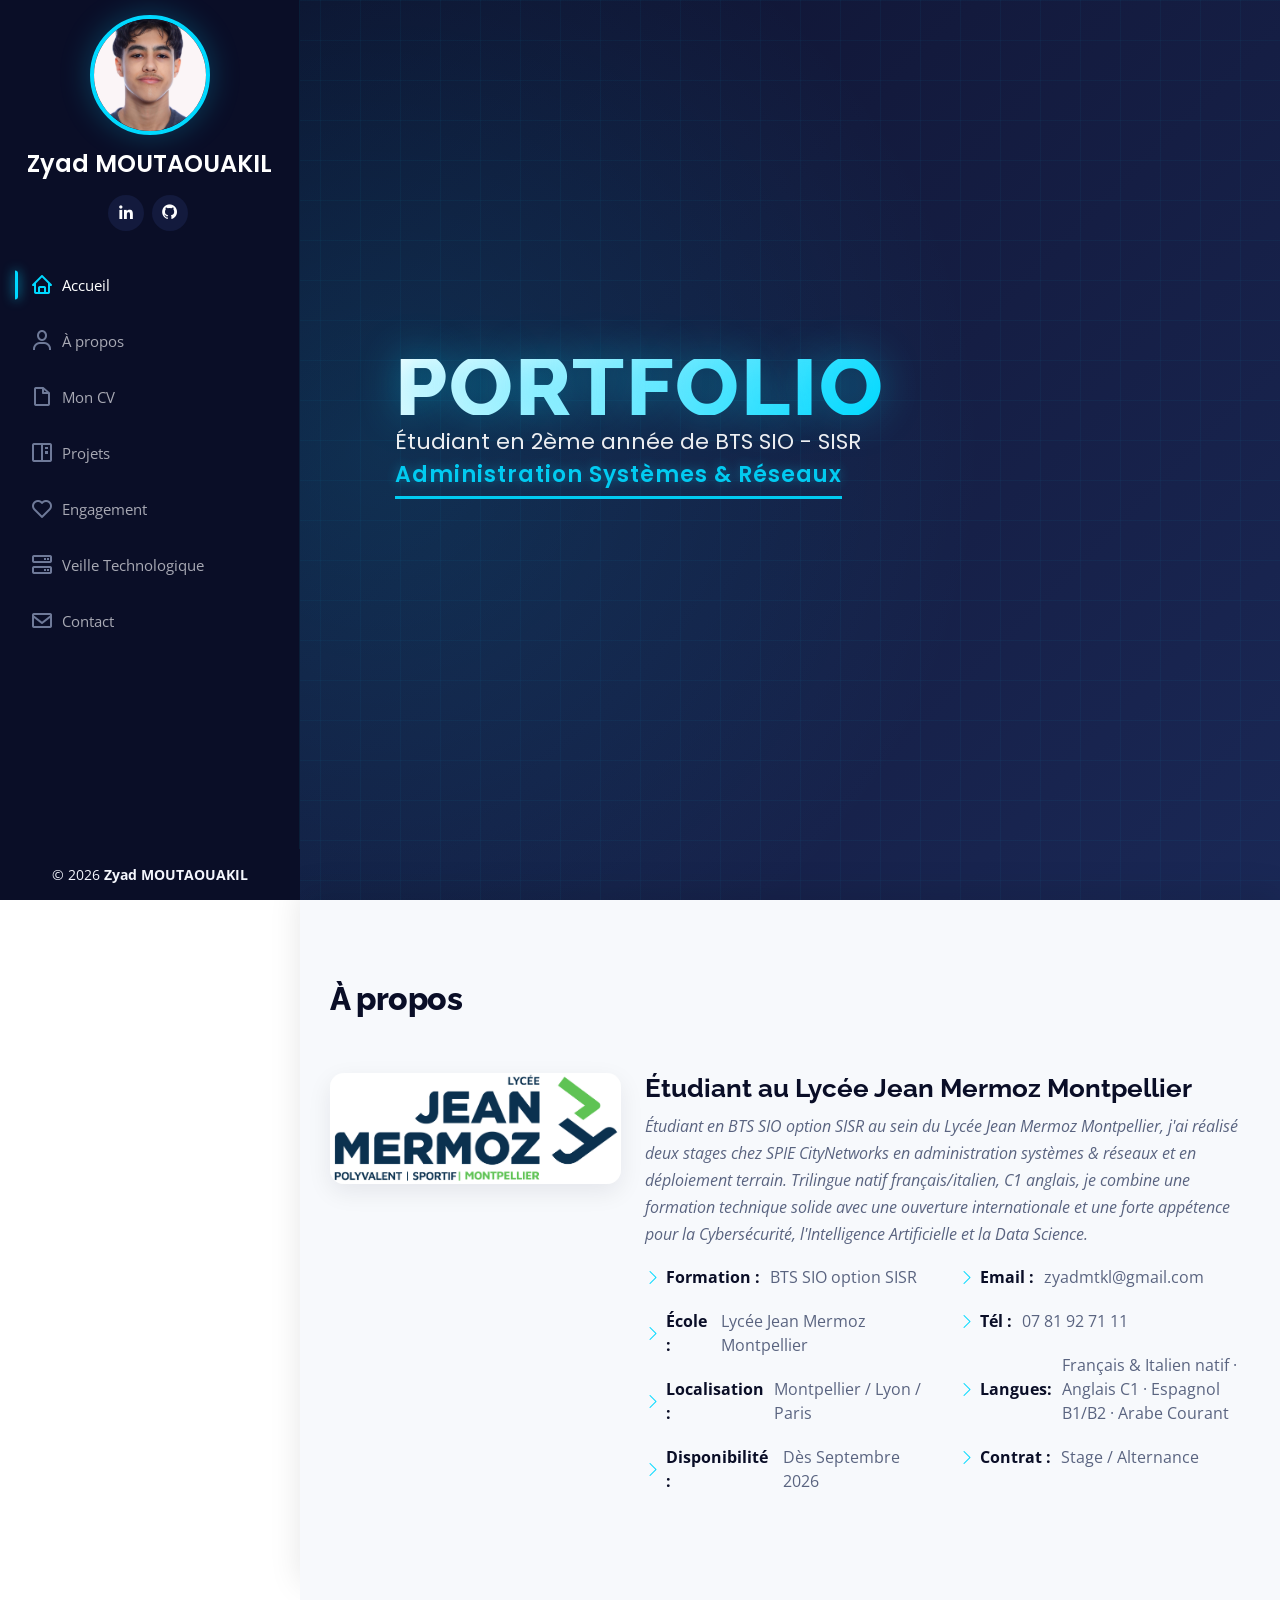
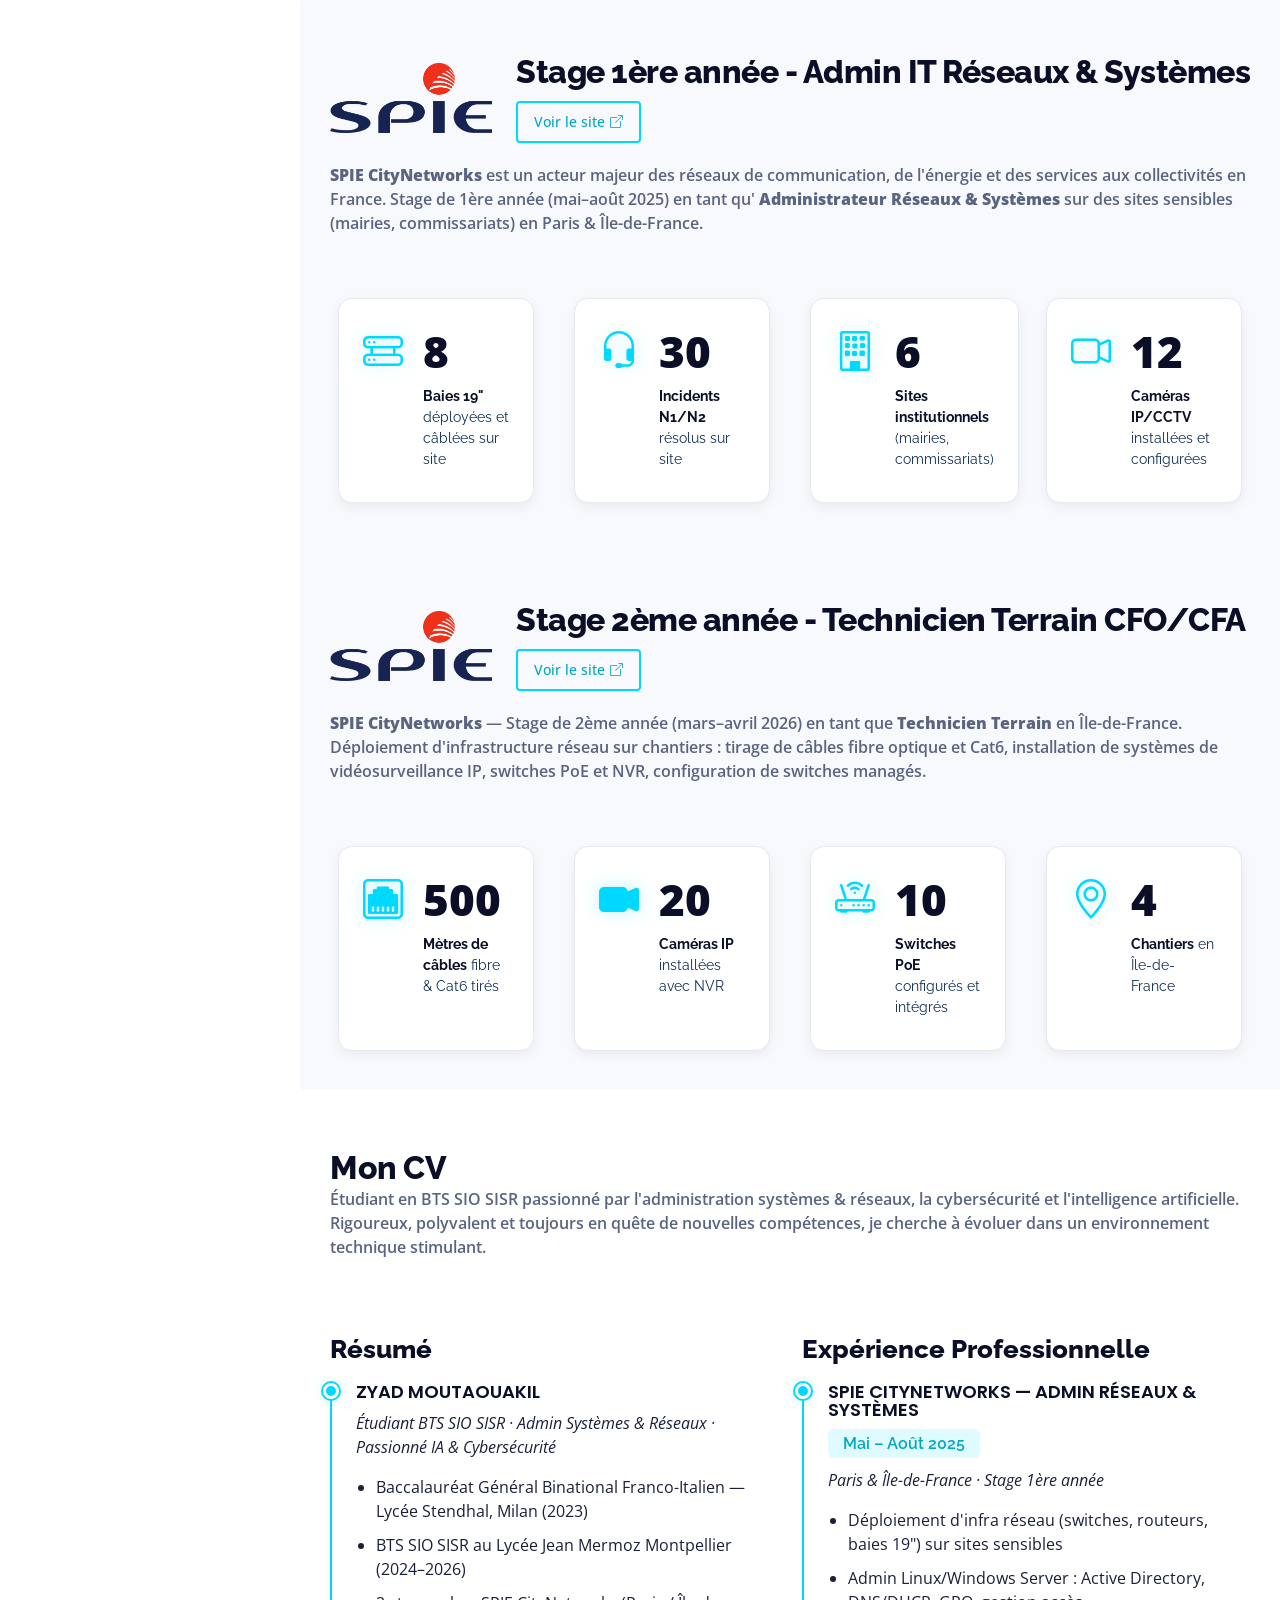
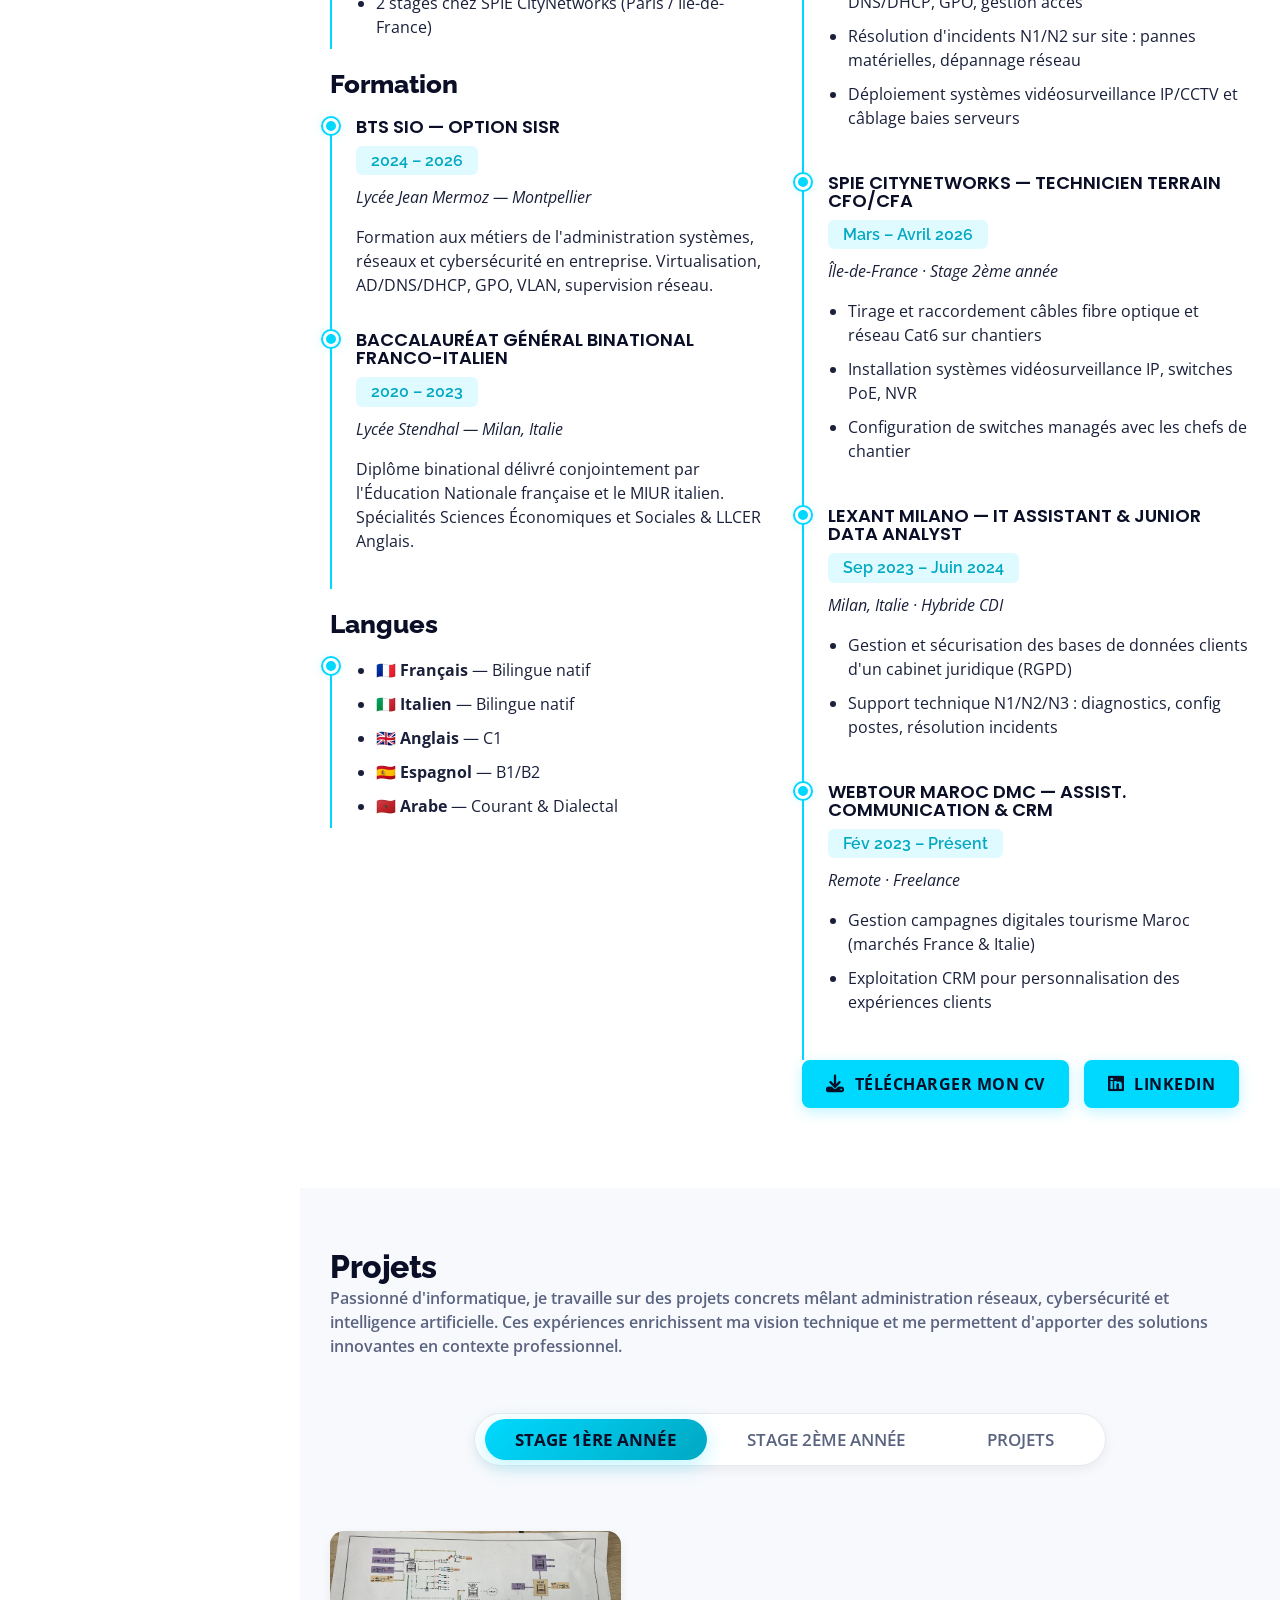
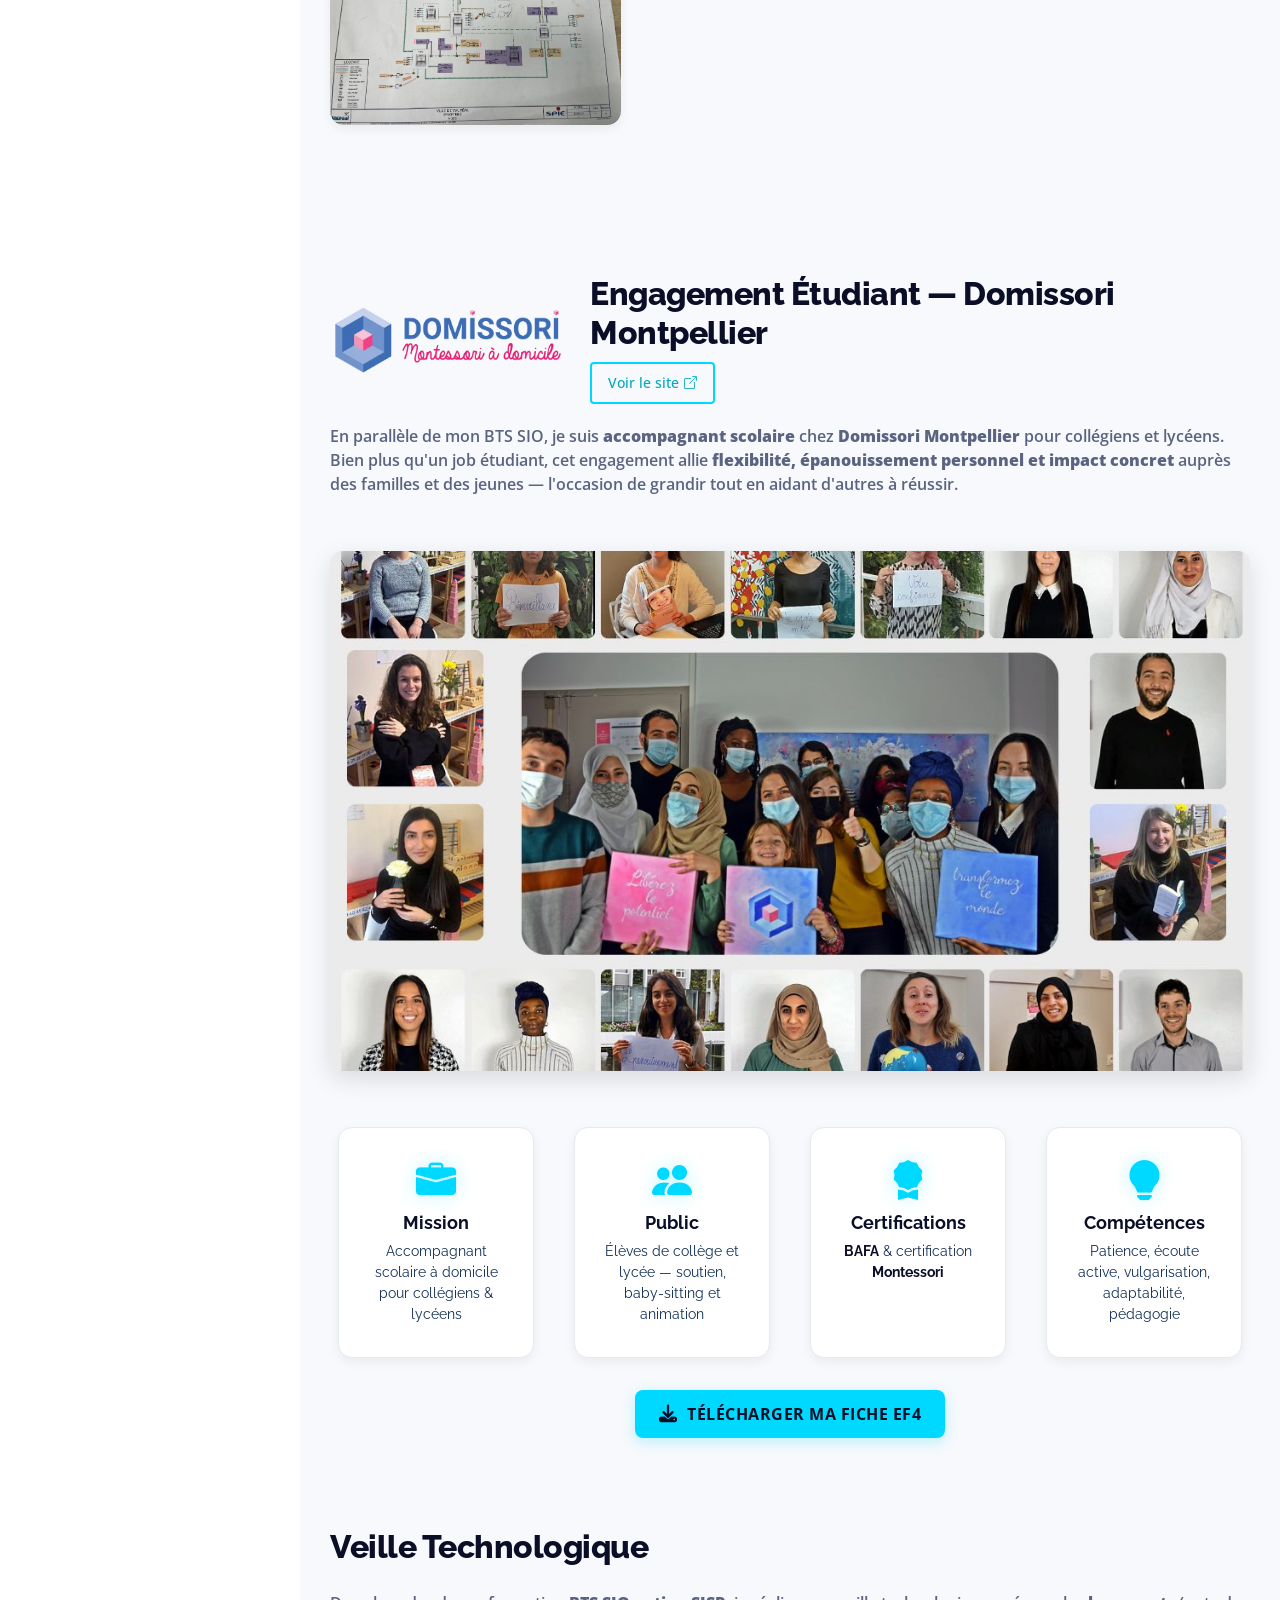
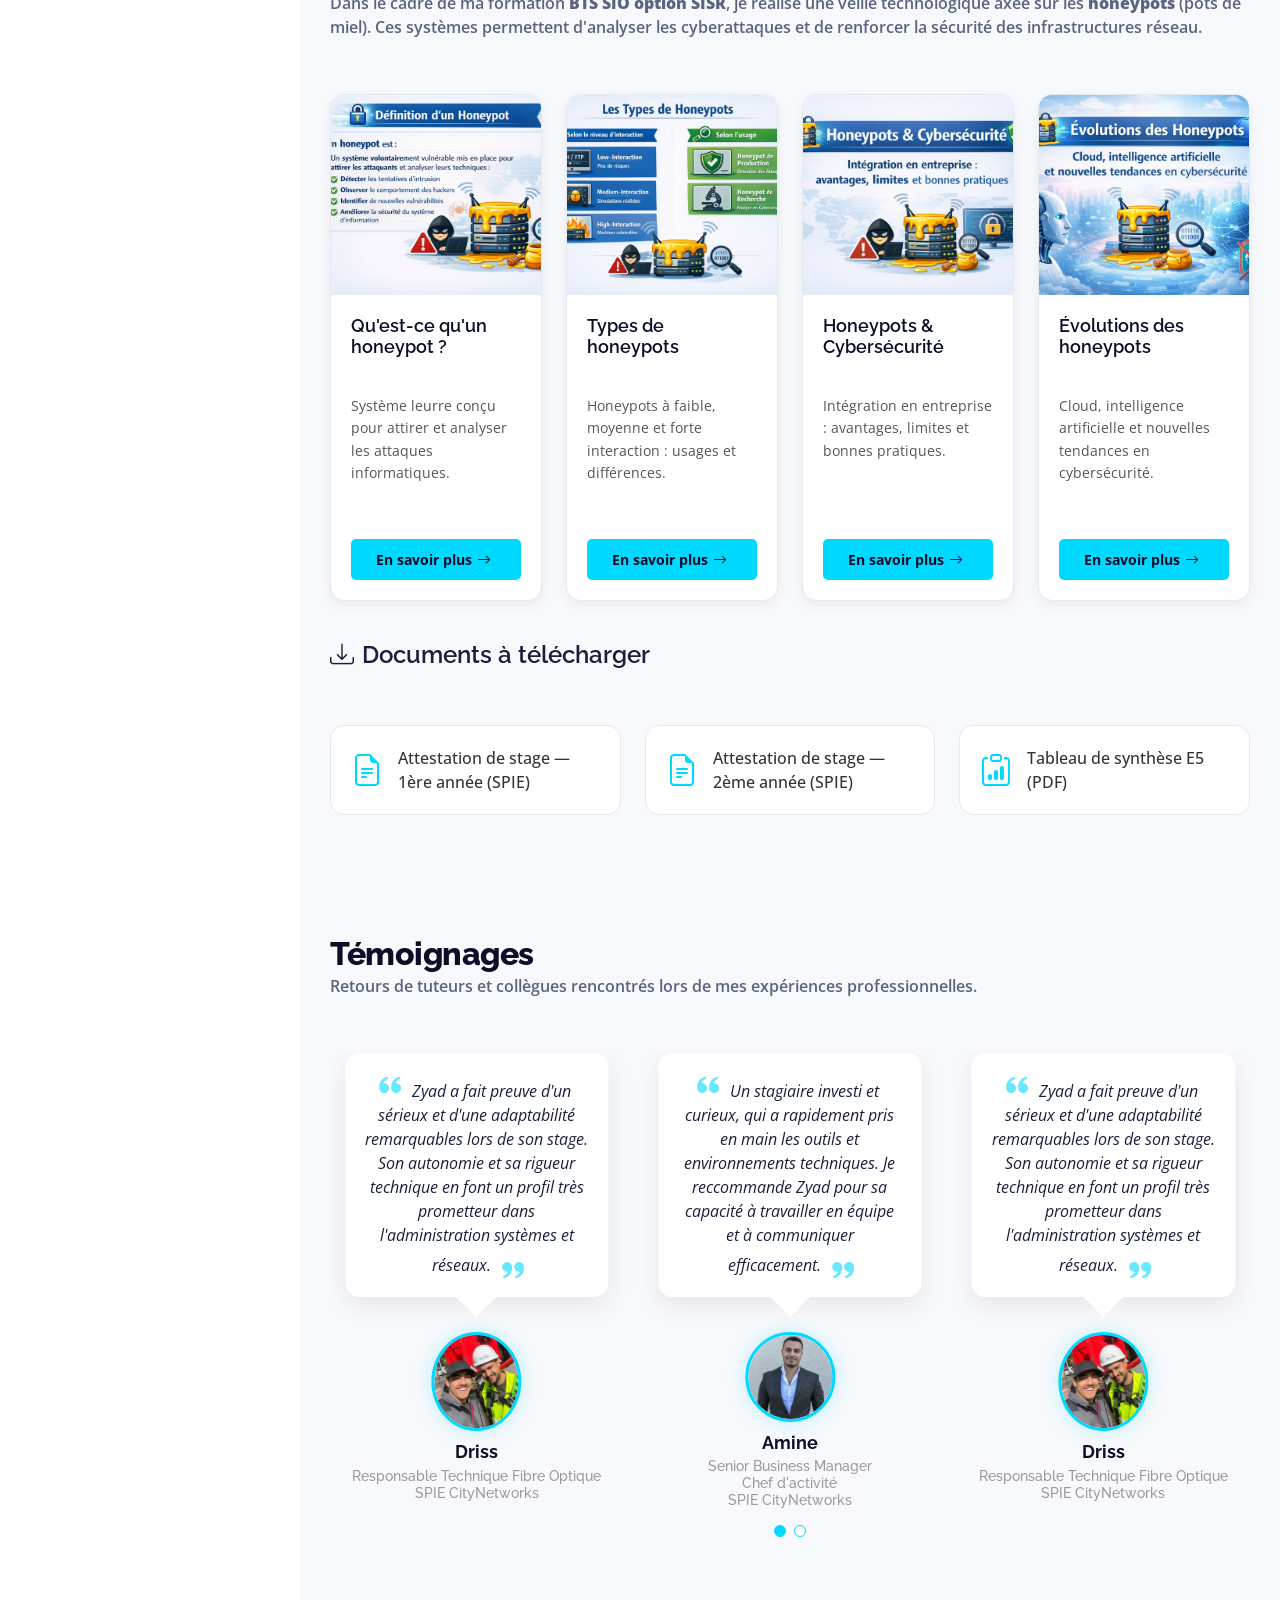
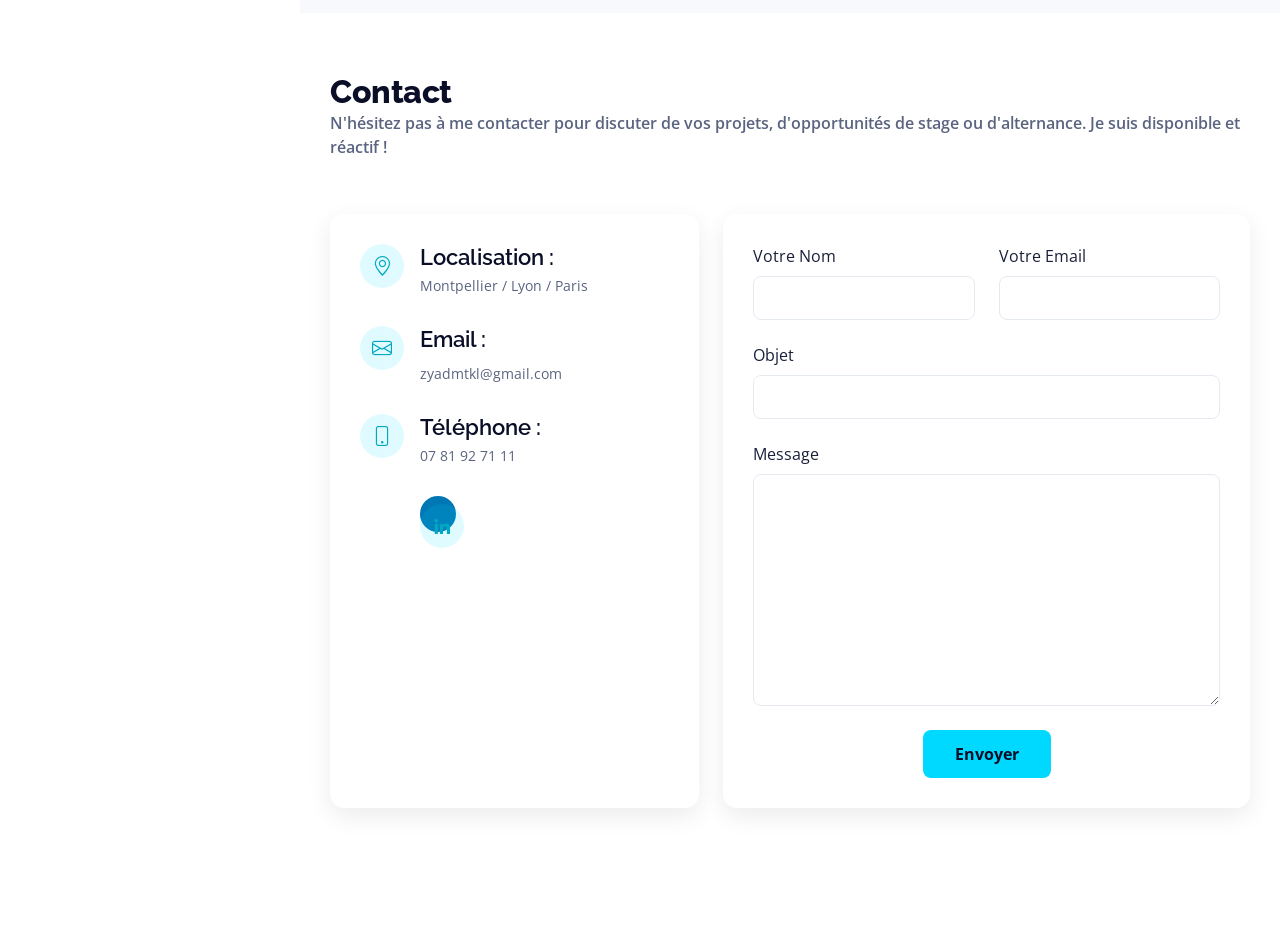
==== commit 709ee90c: "Design: tech sobre palette + hero + cards uniformisées + polish mobile" ====
--- a/index.html
+++ b/index.html
@@ -49,6 +49,8 @@
 
     <!-- Template Main CSS File -->
     <link href="assets/css/style.css" rel="stylesheet" />
+    <!-- Tech Sobre Override -->
+    <link href="assets/css/tech-sobre.css" rel="stylesheet" />
   </head>
 
   <body>
@@ -693,7 +695,13 @@
                   src="assets/img/portfolio/zabbix.png"
                   class="img-fluid"
                   alt="Projet Zabbix — Supervision système & réseau"
-                  style="background:#fff; padding:30px; object-fit:contain; height:240px; width:100%;"
+                  style="
+                    background: #fff;
+                    padding: 30px;
+                    object-fit: contain;
+                    height: 240px;
+                    width: 100%;
+                  "
                 />
                 <div class="portfolio-links">
                   <a
@@ -720,7 +728,13 @@
                   src="assets/img/wireshark.jpg"
                   class="img-fluid"
                   alt="Projet TCP/UDP — Wireshark"
-                  style="background:#fff; padding:30px; object-fit:contain; height:240px; width:100%;"
+                  style="
+                    background: #fff;
+                    padding: 30px;
+                    object-fit: contain;
+                    height: 240px;
+                    width: 100%;
+                  "
                 />
                 <div class="portfolio-links">
                   <a
@@ -747,7 +761,13 @@
                   src="assets/img/logo-dhcp.png"
                   class="img-fluid"
                   alt="Projet DHCP — Configuration serveur DHCP"
-                  style="background:#fff; padding:30px; object-fit:contain; height:240px; width:100%;"
+                  style="
+                    background: #fff;
+                    padding: 30px;
+                    object-fit: contain;
+                    height: 240px;
+                    width: 100%;
+                  "
                 />
                 <div class="portfolio-links">
                   <a
@@ -774,7 +794,13 @@
                   src="assets/img/portfolio/active-directory-logo.png"
                   class="img-fluid"
                   alt="Projet Active Directory — HA & Load Balancing"
-                  style="background:#fff; padding:30px; object-fit:contain; height:240px; width:100%;"
+                  style="
+                    background: #fff;
+                    padding: 30px;
+                    object-fit: contain;
+                    height: 240px;
+                    width: 100%;
+                  "
                 />
                 <div class="portfolio-links">
                   <a
@@ -801,7 +827,13 @@
                   src="assets/img/logo-dns.png"
                   class="img-fluid"
                   alt="Projet DNS — Mise en place serveur DNS"
-                  style="background:#fff; padding:30px; object-fit:contain; height:240px; width:100%;"
+                  style="
+                    background: #fff;
+                    padding: 30px;
+                    object-fit: contain;
+                    height: 240px;
+                    width: 100%;
+                  "
                 />
                 <div class="portfolio-links">
                   <a
@@ -828,7 +860,13 @@
                   src="assets/img/scolaire/cisco-emblem.jpg"
                   class="img-fluid"
                   alt="Projet Spanning Tree Protocol"
-                  style="background:#fff; padding:30px; object-fit:contain; height:240px; width:100%;"
+                  style="
+                    background: #fff;
+                    padding: 30px;
+                    object-fit: contain;
+                    height: 240px;
+                    width: 100%;
+                  "
                 />
                 <div class="portfolio-links">
                   <a
@@ -876,11 +914,13 @@
             <p>
               En parallèle de mon BTS SIO, je suis
               <strong>accompagnant scolaire</strong> chez
-              <strong>Domissori Montpellier</strong> pour collégiens et
-              lycéens. Bien plus qu'un job étudiant, cet engagement allie
-              <strong>flexibilité, épanouissement personnel et impact
-              concret</strong> auprès des familles et des jeunes — l'occasion
-              de grandir tout en aidant d'autres à réussir.
+              <strong>Domissori Montpellier</strong> pour collégiens et lycéens.
+              Bien plus qu'un job étudiant, cet engagement allie
+              <strong
+                >flexibilité, épanouissement personnel et impact concret</strong
+              >
+              auprès des familles et des jeunes — l'occasion de grandir tout en
+              aidant d'autres à réussir.
             </p>
           </div>
 
@@ -908,14 +948,14 @@
               class="col-lg-3 col-md-6 d-md-flex align-items-md-stretch"
               data-aos="fade-up"
             >
-              <div class="count-box" style="text-align: center;">
+              <div class="count-box" style="text-align: center">
                 <i
                   class="bi bi-briefcase-fill"
-                  style="float: none; display: block; margin-bottom: 12px;"
+                  style="float: none; display: block; margin-bottom: 12px"
                 ></i>
                 <h4
                   style="
-                    font-family: 'Raleway', sans-serif;
+                    font-family: &quot;Raleway&quot;, sans-serif;
                     font-size: 18px;
                     font-weight: 700;
                     color: #050d18;
@@ -924,7 +964,7 @@
                 >
                   Mission
                 </h4>
-                <p style="margin: 0; padding: 0;">
+                <p style="margin: 0; padding: 0">
                   Accompagnant scolaire à domicile pour collégiens &amp; lycéens
                 </p>
               </div>
@@ -935,14 +975,14 @@
               data-aos="fade-up"
               data-aos-delay="100"
             >
-              <div class="count-box" style="text-align: center;">
+              <div class="count-box" style="text-align: center">
                 <i
                   class="bi bi-people-fill"
-                  style="float: none; display: block; margin-bottom: 12px;"
+                  style="float: none; display: block; margin-bottom: 12px"
                 ></i>
                 <h4
                   style="
-                    font-family: 'Raleway', sans-serif;
+                    font-family: &quot;Raleway&quot;, sans-serif;
                     font-size: 18px;
                     font-weight: 700;
                     color: #050d18;
@@ -951,7 +991,7 @@
                 >
                   Public
                 </h4>
-                <p style="margin: 0; padding: 0;">
+                <p style="margin: 0; padding: 0">
                   Élèves de collège et lycée — soutien, baby-sitting et
                   animation
                 </p>
@@ -963,14 +1003,14 @@
               data-aos="fade-up"
               data-aos-delay="200"
             >
-              <div class="count-box" style="text-align: center;">
+              <div class="count-box" style="text-align: center">
                 <i
                   class="bi bi-award-fill"
-                  style="float: none; display: block; margin-bottom: 12px;"
+                  style="float: none; display: block; margin-bottom: 12px"
                 ></i>
                 <h4
                   style="
-                    font-family: 'Raleway', sans-serif;
+                    font-family: &quot;Raleway&quot;, sans-serif;
                     font-size: 18px;
                     font-weight: 700;
                     color: #050d18;
@@ -979,7 +1019,7 @@
                 >
                   Certifications
                 </h4>
-                <p style="margin: 0; padding: 0;">
+                <p style="margin: 0; padding: 0">
                   <strong>BAFA</strong> &amp; certification
                   <strong>Montessori</strong>
                 </p>
@@ -991,14 +1031,14 @@
               data-aos="fade-up"
               data-aos-delay="300"
             >
-              <div class="count-box" style="text-align: center;">
+              <div class="count-box" style="text-align: center">
                 <i
                   class="bi bi-lightbulb-fill"
-                  style="float: none; display: block; margin-bottom: 12px;"
+                  style="float: none; display: block; margin-bottom: 12px"
                 ></i>
                 <h4
                   style="
-                    font-family: 'Raleway', sans-serif;
+                    font-family: &quot;Raleway&quot;, sans-serif;
                     font-size: 18px;
                     font-weight: 700;
                     color: #050d18;
@@ -1007,7 +1047,7 @@
                 >
                   Compétences
                 </h4>
-                <p style="margin: 0; padding: 0;">
+                <p style="margin: 0; padding: 0">
                   Patience, écoute active, vulgarisation, adaptabilité,
                   pédagogie
                 </p>
@@ -1174,12 +1214,12 @@
               </div>
               <div class="col-md-4">
                 <a
-                  href="tableau-synthese-zyad.xlsx"
-                  download
+                  href="Zyad-TableauSyntheseBTS.pdf"
+                  download="Zyad-TableauSyntheseBTS.pdf"
                   class="download-card"
                 >
                   <i class="bi bi-clipboard-data"></i>
-                  <span>Tableau de synthèse</span>
+                  <span>Tableau de synthèse E5 (PDF)</span>
                 </a>
               </div>
             </div>
--- a/assets/css/tech-sobre.css
+++ b/assets/css/tech-sobre.css
@@ -0,0 +1,571 @@
+/* ============================================
+   TECH SOBRE — Palette & Polish
+   Override de assets/css/style.css
+   ============================================ */
+
+:root {
+  --c-primary: #0a0e27;       /* Navy nuit */
+  --c-primary-2: #131a3d;     /* Navy un poil plus clair */
+  --c-accent: #00d9ff;        /* Cyan tech */
+  --c-accent-dark: #00a8c2;   /* Cyan foncé hover */
+  --c-accent-glow: rgba(0, 217, 255, 0.25);
+  --c-bg-light: #f7f9fc;      /* Section bg clair */
+  --c-bg-card: #ffffff;
+  --c-text-dark: #1a1f3a;
+  --c-text-muted: #5a6480;
+  --c-text-light: #f0f4f8;
+  --c-border: #e5e9f0;
+  --c-shadow-sm: 0 4px 12px rgba(10, 14, 39, 0.06);
+  --c-shadow-md: 0 8px 25px rgba(10, 14, 39, 0.08);
+  --c-shadow-lg: 0 16px 40px rgba(10, 14, 39, 0.12);
+  --c-shadow-glow: 0 8px 30px rgba(0, 217, 255, 0.18);
+  --ease-bounce: cubic-bezier(0.175, 0.885, 0.32, 1.275);
+  --ease-smooth: cubic-bezier(0.4, 0, 0.2, 1);
+}
+
+/* ============================================
+   BODY & GLOBAL LINKS
+   ============================================ */
+body {
+  color: var(--c-text-dark);
+  background: var(--c-bg-card);
+}
+a { color: var(--c-accent-dark); }
+a:hover { color: var(--c-accent); }
+
+/* ============================================
+   HEADER (SIDEBAR)
+   ============================================ */
+#header {
+  background: var(--c-primary) !important;
+  border-right: 1px solid rgba(0, 217, 255, 0.08);
+}
+#header .profile img {
+  border: 4px solid var(--c-accent) !important;
+  box-shadow: 0 0 30px var(--c-accent-glow);
+  transition: all 0.4s var(--ease-smooth);
+}
+#header .profile img:hover {
+  transform: scale(1.04);
+  box-shadow: 0 0 40px rgba(0, 217, 255, 0.5);
+}
+#header .profile h1 a,
+#header .profile h1 a:hover { color: #fff !important; }
+#header .profile .social-links a {
+  background: var(--c-primary-2) !important;
+  transition: all 0.3s var(--ease-smooth);
+}
+#header .profile .social-links a:hover {
+  background: var(--c-accent) !important;
+  color: var(--c-primary) !important;
+  transform: translateY(-3px);
+  box-shadow: 0 6px 18px var(--c-accent-glow);
+}
+.nav-menu a { transition: all 0.3s var(--ease-smooth); }
+.nav-menu a i { color: #6f7a99 !important; }
+.nav-menu a:hover,
+.nav-menu .active,
+.nav-menu .active:focus,
+.nav-menu li:hover > a { color: #fff !important; }
+.nav-menu a:hover i,
+.nav-menu .active i,
+.nav-menu li:hover > a i { color: var(--c-accent) !important; }
+.nav-menu .active { position: relative; }
+.nav-menu .active::before {
+  content: '';
+  position: absolute;
+  left: 0; top: 50%;
+  width: 3px; height: 60%;
+  background: var(--c-accent);
+  transform: translateY(-50%);
+  border-radius: 0 3px 3px 0;
+  box-shadow: 0 0 12px var(--c-accent);
+}
+
+/* ============================================
+   HERO
+   ============================================ */
+#hero {
+  background: linear-gradient(135deg, #0a0e27 0%, #131a3d 45%, #1a2856 100%) !important;
+  position: relative;
+  overflow: hidden;
+}
+#hero::before {
+  background: radial-gradient(circle at 30% 50%, rgba(0, 217, 255, 0.12), transparent 60%) !important;
+  background-attachment: fixed;
+}
+/* Grille tech en surimpression */
+#hero::after {
+  content: '';
+  position: absolute;
+  inset: 0;
+  background-image:
+    linear-gradient(rgba(0, 217, 255, 0.04) 1px, transparent 1px),
+    linear-gradient(90deg, rgba(0, 217, 255, 0.04) 1px, transparent 1px);
+  background-size: 40px 40px;
+  z-index: 1;
+  pointer-events: none;
+}
+#hero h1 {
+  font-size: 84px !important;
+  font-weight: 800 !important;
+  letter-spacing: 2px;
+  background: linear-gradient(135deg, #fff 0%, #00d9ff 100%);
+  -webkit-background-clip: text;
+  background-clip: text;
+  -webkit-text-fill-color: transparent;
+  text-shadow: 0 0 40px rgba(0, 217, 255, 0.4);
+  animation: heroGlow 3s ease-in-out infinite alternate;
+}
+@keyframes heroGlow {
+  from { filter: drop-shadow(0 0 10px rgba(0, 217, 255, 0.3)); }
+  to   { filter: drop-shadow(0 0 25px rgba(0, 217, 255, 0.6)); }
+}
+#hero p { font-size: 22px !important; opacity: 0.92; }
+#hero p span {
+  border-bottom: 3px solid var(--c-accent) !important;
+  padding-bottom: 6px;
+  color: var(--c-accent) !important;
+  font-weight: 600;
+  text-shadow: 0 0 12px rgba(0, 217, 255, 0.4);
+}
+
+/* ============================================
+   SECTIONS — Titres & fonds
+   ============================================ */
+.section-bg { background: var(--c-bg-light) !important; }
+.section-title h2 {
+  color: var(--c-primary) !important;
+  font-weight: 800;
+  letter-spacing: -0.5px;
+}
+.section-title h2::after {
+  background: linear-gradient(90deg, var(--c-accent), var(--c-accent-dark)) !important;
+  height: 4px !important;
+  border-radius: 2px;
+  box-shadow: 0 2px 8px var(--c-accent-glow);
+}
+.section-title p { color: var(--c-text-muted); }
+
+/* ============================================
+   ABOUT
+   ============================================ */
+#about { background-color: var(--c-bg-light) !important; }
+.about .content h3 { color: var(--c-primary) !important; font-weight: 700; }
+.about .content .fst-italic { color: var(--c-text-muted) !important; line-height: 1.7; }
+.about .content ul li { color: var(--c-text-dark) !important; }
+.about .content ul li strong { color: var(--c-primary) !important; }
+.about .content ul li span { color: var(--c-text-muted) !important; }
+.about .content ul i { color: var(--c-accent) !important; }
+.about img.img-fluid {
+  border-radius: 14px;
+  box-shadow: var(--c-shadow-md);
+}
+
+/* ============================================
+   FACTS — Count boxes uniformisés
+   ============================================ */
+.facts .count-box {
+  background: var(--c-bg-card);
+  border-radius: 14px;
+  padding: 32px 24px !important;
+  border: 1px solid var(--c-border);
+  box-shadow: var(--c-shadow-sm);
+  transition: all 0.4s var(--ease-bounce);
+  margin: 8px;
+}
+.facts .count-box:hover {
+  transform: translateY(-6px);
+  box-shadow: var(--c-shadow-glow);
+  border-color: var(--c-accent);
+}
+.facts .count-box i {
+  color: var(--c-accent) !important;
+  font-size: 40px !important;
+  text-shadow: 0 0 18px var(--c-accent-glow);
+}
+.facts .count-box span {
+  color: var(--c-primary) !important;
+  font-size: 44px !important;
+  font-weight: 800;
+}
+.facts .count-box p strong { color: var(--c-primary); }
+
+/* Company header (SPIE / Domissori) */
+.company-header { gap: 24px !important; }
+.btn-visit-site {
+  border: 2px solid var(--c-accent) !important;
+  color: var(--c-accent-dark) !important;
+  transition: all 0.3s var(--ease-smooth);
+}
+.btn-visit-site:hover {
+  background-color: var(--c-accent) !important;
+  color: var(--c-primary) !important;
+  border-color: var(--c-accent) !important;
+  box-shadow: 0 6px 18px var(--c-accent-glow);
+}
+
+/* ============================================
+   RESUME — Timeline cyan
+   ============================================ */
+.resume .resume-title { color: var(--c-primary) !important; font-weight: 800; }
+.resume .resume-item {
+  border-left: 2px solid var(--c-accent) !important;
+  padding-left: 24px !important;
+}
+.resume .resume-item::before {
+  background: var(--c-accent) !important;
+  border: 3px solid var(--c-bg-card) !important;
+  box-shadow: 0 0 0 2px var(--c-accent), 0 0 12px var(--c-accent-glow);
+}
+.resume .resume-item h4 { color: var(--c-primary) !important; }
+.resume .resume-item h5 {
+  background: rgba(0, 217, 255, 0.12) !important;
+  color: var(--c-accent-dark) !important;
+  border-radius: 6px;
+  font-weight: 600;
+}
+
+/* ============================================
+   BUTTONS — cyber-btn refonte
+   ============================================ */
+.cyber-btn {
+  background: var(--c-accent) !important;
+  color: var(--c-primary) !important;
+  font-weight: 700 !important;
+  border-radius: 8px !important;
+  letter-spacing: 0.5px !important;
+  box-shadow: 0 4px 14px var(--c-accent-glow);
+  transition: all 0.3s var(--ease-smooth) !important;
+}
+.cyber-btn:hover {
+  background: var(--c-accent-dark) !important;
+  color: #fff !important;
+  transform: translateY(-3px) !important;
+  box-shadow: 0 10px 28px rgba(0, 217, 255, 0.45) !important;
+}
+
+/* ============================================
+   PORTFOLIO — Filtres & cards
+   ============================================ */
+#portfolio-flters {
+  background: var(--c-bg-card) !important;
+  border: 1px solid var(--c-border) !important;
+  box-shadow: var(--c-shadow-sm) !important;
+}
+#portfolio-flters li {
+  color: var(--c-text-muted) !important;
+  transition: all 0.3s var(--ease-smooth) !important;
+}
+#portfolio-flters li:hover {
+  background: rgba(0, 217, 255, 0.08) !important;
+  color: var(--c-accent-dark) !important;
+}
+#portfolio-flters li.filter-active {
+  background: linear-gradient(135deg, var(--c-accent), var(--c-accent-dark)) !important;
+  color: var(--c-primary) !important;
+  font-weight: 700 !important;
+  box-shadow: 0 6px 20px var(--c-accent-glow) !important;
+}
+
+.portfolio .portfolio-wrap {
+  border-radius: 14px;
+  overflow: hidden;
+  box-shadow: var(--c-shadow-sm);
+  transition: all 0.4s var(--ease-bounce) !important;
+}
+.portfolio .portfolio-item:hover .portfolio-wrap {
+  transform: translateY(-6px);
+  box-shadow: var(--c-shadow-glow);
+}
+.portfolio .portfolio-wrap::before {
+  background: rgba(10, 14, 39, 0.7) !important;
+}
+.portfolio .portfolio-wrap .portfolio-links a {
+  background: rgba(0, 217, 255, 0.9) !important;
+  color: var(--c-primary) !important;
+}
+.portfolio .portfolio-wrap .portfolio-links a:hover {
+  background: var(--c-accent) !important;
+  color: var(--c-primary) !important;
+}
+.portfolio .portfolio-wrap .portfolio-links a + a {
+  border-left: 1px solid rgba(10, 14, 39, 0.15) !important;
+}
+
+/* ============================================
+   ENGAGEMENT (mini-cards)
+   ============================================ */
+#engagement .count-box h4 {
+  color: var(--c-primary) !important;
+}
+
+/* ============================================
+   VEILLE — Cartes uniformisées
+   ============================================ */
+.veille-card {
+  background: var(--c-bg-card) !important;
+  border: 1px solid var(--c-border) !important;
+  border-radius: 14px !important;
+  box-shadow: var(--c-shadow-sm) !important;
+  transition: all 0.4s var(--ease-bounce) !important;
+}
+.veille-card:hover {
+  transform: translateY(-8px) !important;
+  box-shadow: var(--c-shadow-glow) !important;
+  border-color: var(--c-accent) !important;
+}
+.veille-card .card-content h3 { color: var(--c-primary) !important; }
+.btn-learn-more {
+  background: var(--c-accent) !important;
+  color: var(--c-primary) !important;
+  font-weight: 700;
+  transition: all 0.3s var(--ease-smooth) !important;
+}
+.btn-learn-more:hover {
+  background: var(--c-accent-dark) !important;
+  color: #fff !important;
+  transform: translateX(4px);
+  box-shadow: 0 5px 15px var(--c-accent-glow) !important;
+}
+
+/* ============================================
+   DOWNLOAD CARDS (Documents Veille)
+   ============================================ */
+.download-card {
+  background: var(--c-bg-card) !important;
+  border: 1px solid var(--c-border) !important;
+  border-radius: 14px !important;
+  transition: all 0.4s var(--ease-bounce) !important;
+}
+.download-card i { color: var(--c-accent) !important; }
+.download-card:hover {
+  border-color: var(--c-accent) !important;
+  box-shadow: var(--c-shadow-glow) !important;
+  background: #fafdff !important;
+  transform: translateY(-4px) !important;
+}
+
+/* ============================================
+   TESTIMONIALS
+   ============================================ */
+.testimonials .testimonial-item p {
+  background: var(--c-bg-card) !important;
+  border-radius: 14px !important;
+  box-shadow: var(--c-shadow-md) !important;
+}
+.testimonials .testimonial-item .quote-icon-left,
+.testimonials .testimonial-item .quote-icon-right {
+  color: rgba(0, 217, 255, 0.6) !important;
+}
+.testimonials .testimonial-item .testimonial-img {
+  border: 3px solid var(--c-accent) !important;
+  box-shadow: 0 0 18px var(--c-accent-glow);
+}
+.testimonials .testimonial-item h3 { color: var(--c-primary) !important; }
+.testimonials .swiper-pagination .swiper-pagination-bullet {
+  border-color: var(--c-accent) !important;
+}
+.testimonials .swiper-pagination .swiper-pagination-bullet-active {
+  background-color: var(--c-accent) !important;
+}
+
+/* ============================================
+   CONTACT
+   ============================================ */
+.contact .info,
+.contact .php-email-form {
+  background: var(--c-bg-card) !important;
+  border-radius: 14px !important;
+  box-shadow: var(--c-shadow-md) !important;
+}
+.contact .info i {
+  background: rgba(0, 217, 255, 0.12) !important;
+  color: var(--c-accent-dark) !important;
+}
+.contact .info .email:hover i,
+.contact .info .address:hover i,
+.contact .info .phone:hover i {
+  background: var(--c-accent) !important;
+  color: var(--c-primary) !important;
+}
+.contact .info h4 { color: var(--c-primary) !important; }
+.contact .info p { color: var(--c-text-muted) !important; }
+.contact .php-email-form input,
+.contact .php-email-form textarea {
+  border: 1px solid var(--c-border) !important;
+  border-radius: 8px !important;
+  transition: all 0.3s var(--ease-smooth);
+}
+.contact .php-email-form input:focus,
+.contact .php-email-form textarea:focus {
+  border-color: var(--c-accent) !important;
+  outline: none !important;
+  box-shadow: 0 0 0 3px var(--c-accent-glow) !important;
+}
+.contact .php-email-form button[type="submit"] {
+  background: var(--c-accent) !important;
+  color: var(--c-primary) !important;
+  font-weight: 700 !important;
+  border-radius: 8px !important;
+  padding: 12px 32px !important;
+  transition: all 0.3s var(--ease-smooth) !important;
+}
+.contact .php-email-form button[type="submit"]:hover {
+  background: var(--c-accent-dark) !important;
+  color: #fff !important;
+  box-shadow: 0 8px 24px var(--c-accent-glow) !important;
+}
+
+/* ============================================
+   FOOTER & BACK TO TOP
+   ============================================ */
+#footer { background: var(--c-primary) !important; }
+.back-to-top {
+  background: var(--c-accent) !important;
+  color: var(--c-primary) !important;
+  box-shadow: 0 6px 20px var(--c-accent-glow);
+}
+.back-to-top:hover {
+  background: var(--c-accent-dark) !important;
+}
+.back-to-top i { color: var(--c-primary) !important; }
+
+/* ============================================
+   PORTFOLIO DETAILS PAGES
+   ============================================ */
+.breadcrumbs { background: var(--c-bg-light) !important; }
+.breadcrumbs h2 { color: var(--c-primary) !important; font-weight: 700; }
+.portfolio-details .portfolio-info {
+  background: var(--c-bg-card);
+  border-radius: 14px !important;
+  box-shadow: var(--c-shadow-md) !important;
+  border: 1px solid var(--c-border);
+}
+.portfolio-details .portfolio-info h3 {
+  color: var(--c-primary) !important;
+  border-bottom: 2px solid var(--c-accent) !important;
+}
+.portfolio-details .portfolio-info ul li strong { color: var(--c-primary); }
+.portfolio-details .portfolio-details-slider .swiper-pagination .swiper-pagination-bullet {
+  border-color: var(--c-accent) !important;
+}
+.portfolio-details .portfolio-details-slider .swiper-pagination .swiper-pagination-bullet-active {
+  background-color: var(--c-accent) !important;
+}
+.portfolio-description h2 {
+  color: var(--c-primary) !important;
+  font-weight: 700;
+  border-left: 4px solid var(--c-accent);
+  padding-left: 16px;
+}
+
+/* Projets unifiés (page portfolio-details-projets) */
+.projet-card {
+  border: 1px solid var(--c-border) !important;
+  border-radius: 14px !important;
+  box-shadow: var(--c-shadow-sm) !important;
+  transition: all 0.4s var(--ease-bounce) !important;
+}
+.projet-card:hover {
+  transform: translateY(-8px) !important;
+  box-shadow: var(--c-shadow-glow) !important;
+  border-color: var(--c-accent) !important;
+}
+.projet-card h3 { color: var(--c-primary) !important; }
+.btn-pdf {
+  background: var(--c-accent) !important;
+  color: var(--c-primary) !important;
+  font-weight: 700 !important;
+}
+.btn-pdf:hover {
+  background: var(--c-accent-dark) !important;
+  color: #fff !important;
+  box-shadow: 0 6px 18px var(--c-accent-glow) !important;
+}
+
+/* ============================================
+   MOBILE NAV TOGGLE
+   ============================================ */
+.mobile-nav-toggle {
+  background-color: var(--c-accent) !important;
+  color: var(--c-primary) !important;
+  box-shadow: 0 4px 14px var(--c-accent-glow);
+}
+
+/* ============================================
+   SELECTION
+   ============================================ */
+::selection {
+  background: var(--c-accent);
+  color: var(--c-primary);
+}
+
+/* ============================================
+   SCROLLBAR (Webkit)
+   ============================================ */
+::-webkit-scrollbar { width: 10px; }
+::-webkit-scrollbar-track { background: var(--c-bg-light); }
+::-webkit-scrollbar-thumb {
+  background: linear-gradient(180deg, var(--c-accent), var(--c-accent-dark));
+  border-radius: 5px;
+}
+::-webkit-scrollbar-thumb:hover { background: var(--c-accent-dark); }
+
+/* ============================================
+   RESPONSIVE / MOBILE FIRST POLISH
+   ============================================ */
+@media (max-width: 1199px) {
+  #hero h1 { font-size: 56px !important; }
+  #hero p { font-size: 18px !important; }
+}
+@media (max-width: 768px) {
+  #hero h1 { font-size: 42px !important; letter-spacing: 1px; }
+  #hero p { font-size: 16px !important; }
+  .section-title h2 { font-size: 26px !important; }
+  .facts .count-box {
+    padding: 24px 16px !important;
+    margin: 4px;
+  }
+  .facts .count-box span { font-size: 36px !important; }
+  .facts .count-box i { font-size: 32px !important; }
+  .company-header {
+    flex-direction: column;
+    text-align: center;
+    gap: 16px !important;
+  }
+  .portfolio .portfolio-item { margin-bottom: 20px; }
+  .veille-card { margin-bottom: 20px; }
+  .resume .resume-item { padding-left: 18px !important; }
+  .contact .info,
+  .contact .php-email-form { padding: 24px !important; }
+  .cv-buttons-container {
+    flex-direction: column;
+    width: 100%;
+  }
+  .cyber-btn {
+    width: 100%;
+    justify-content: center;
+  }
+}
+@media (max-width: 480px) {
+  #hero h1 { font-size: 36px !important; }
+  .section-title h2 { font-size: 22px !important; }
+  .download-card { padding: 16px !important; }
+  .breadcrumbs h2 { font-size: 20px !important; }
+}
+
+/* ============================================
+   ANIMATIONS GLOBALES
+   ============================================ */
+* { -webkit-tap-highlight-color: transparent; }
+html { scroll-behavior: smooth; }
+
+/* Apparition douce des sections */
+section {
+  animation: fadeInSection 0.6s var(--ease-smooth);
+}
+@keyframes fadeInSection {
+  from { opacity: 0; transform: translateY(20px); }
+  to { opacity: 1; transform: translateY(0); }
+}
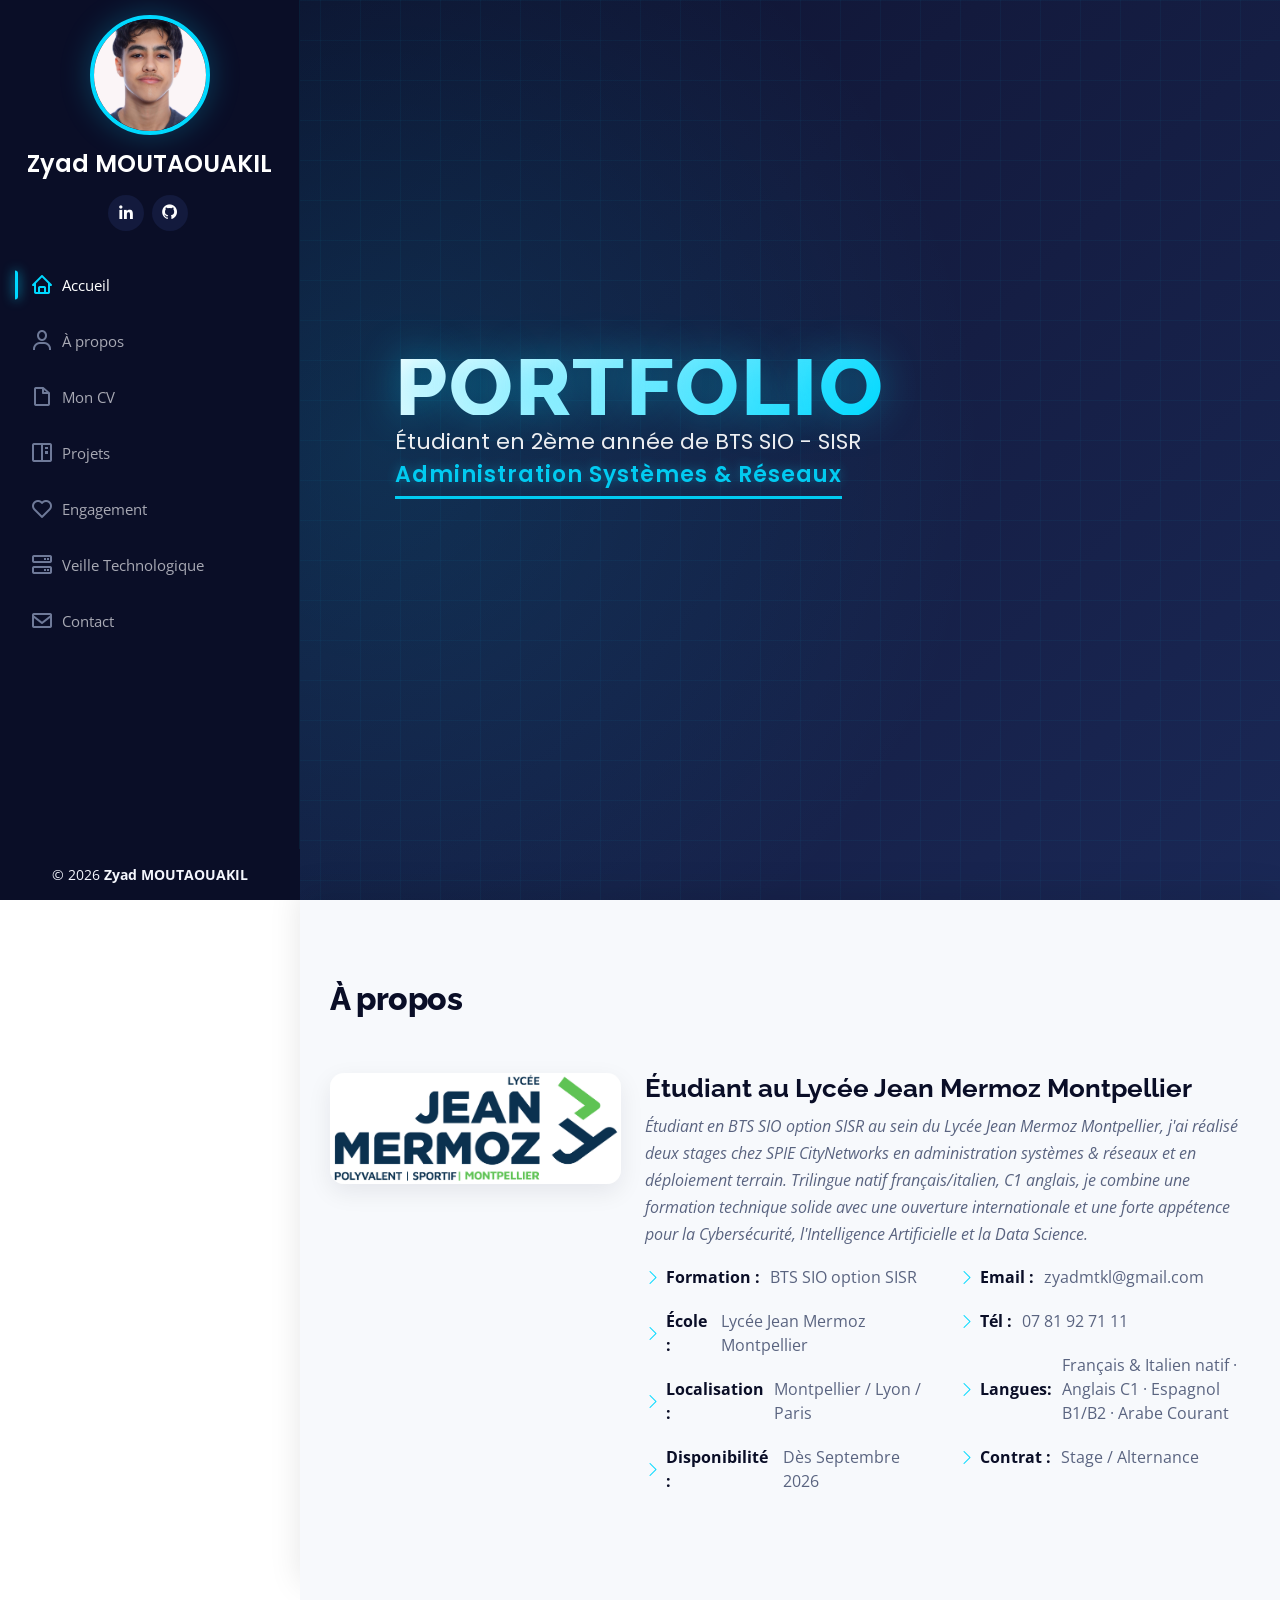
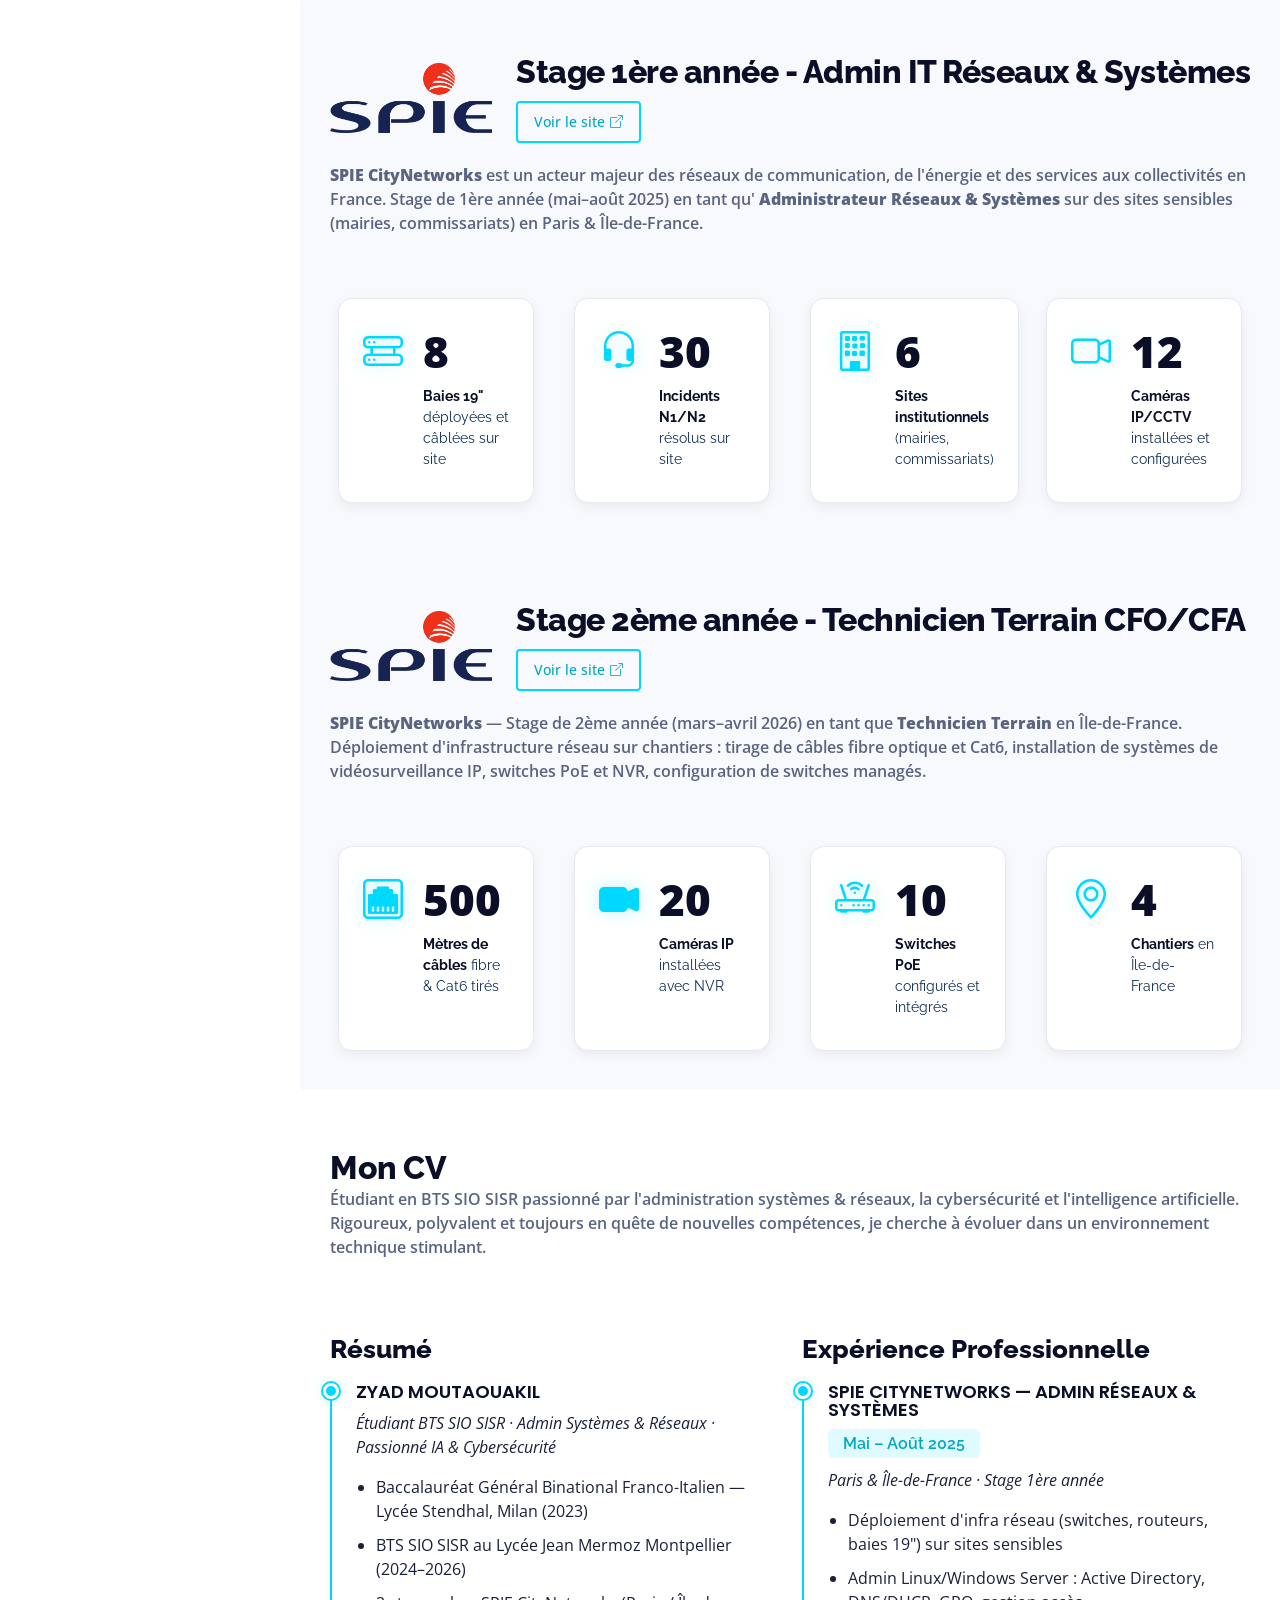
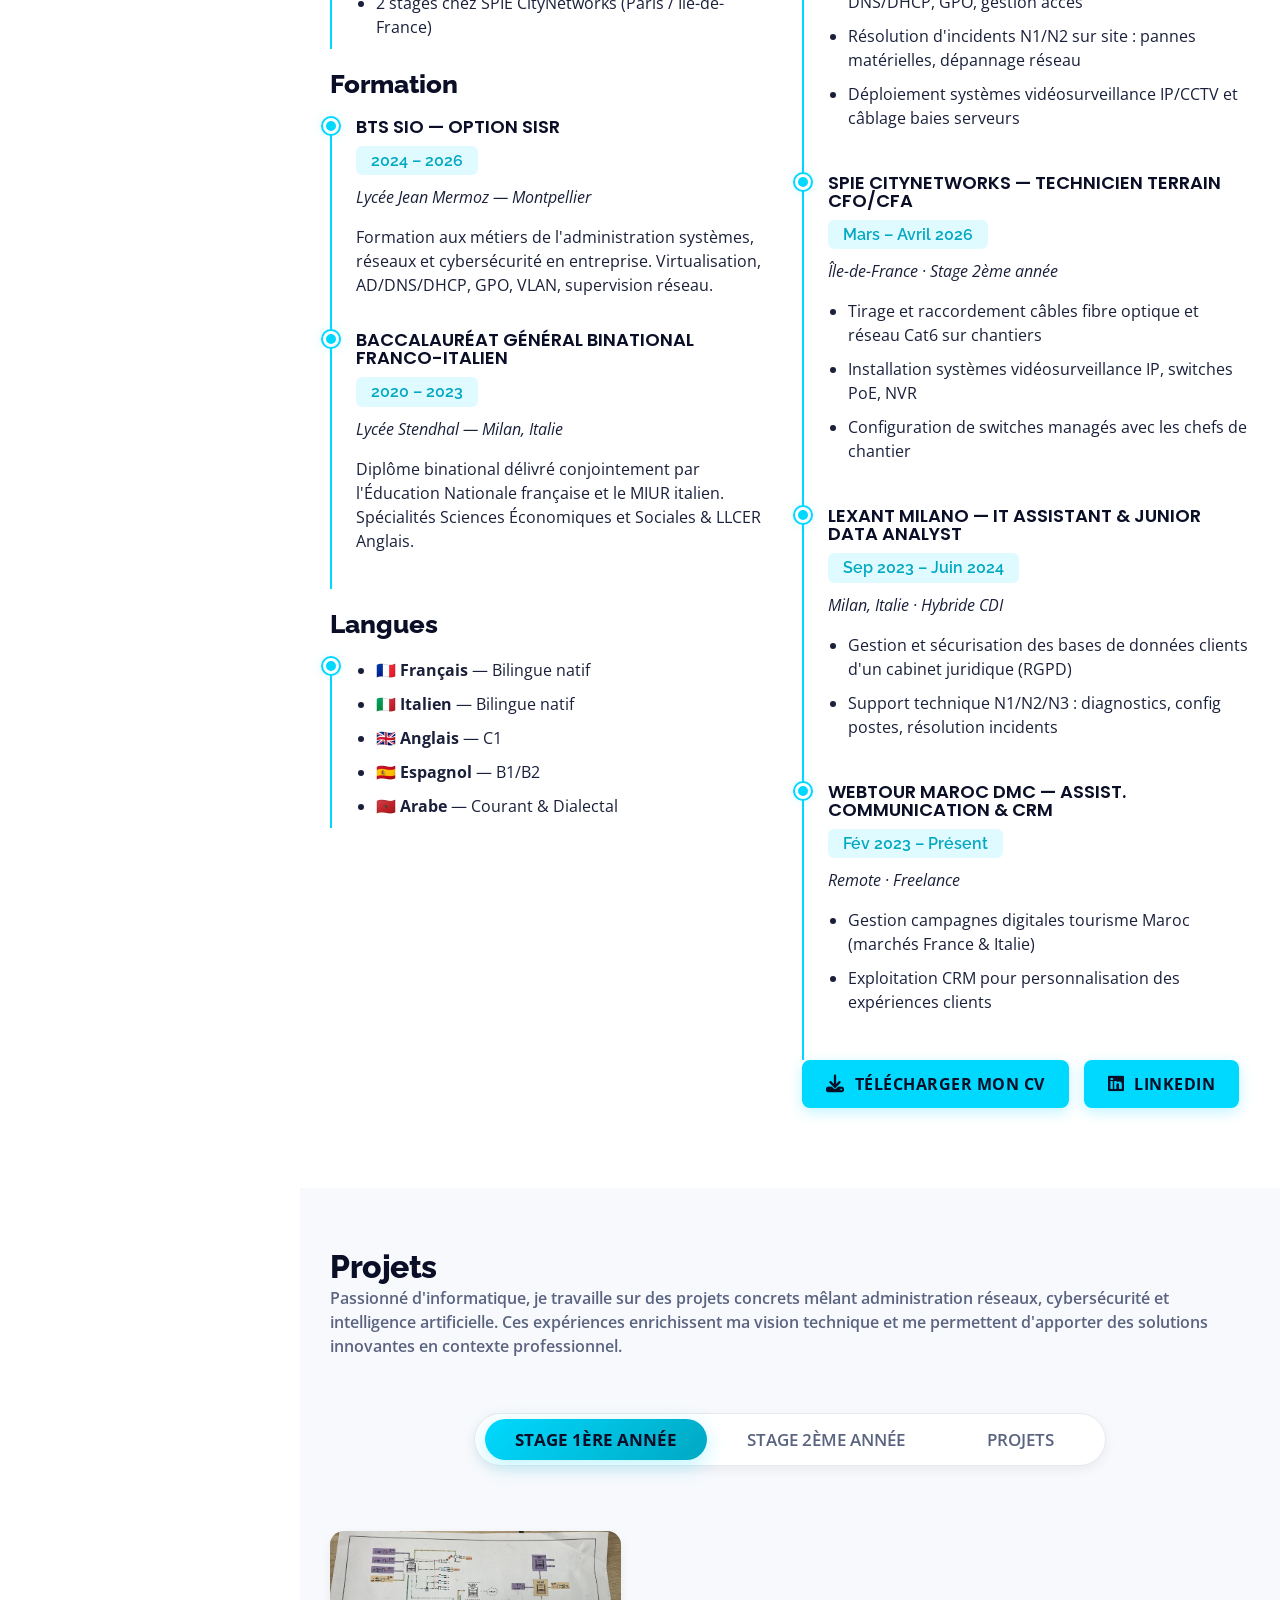
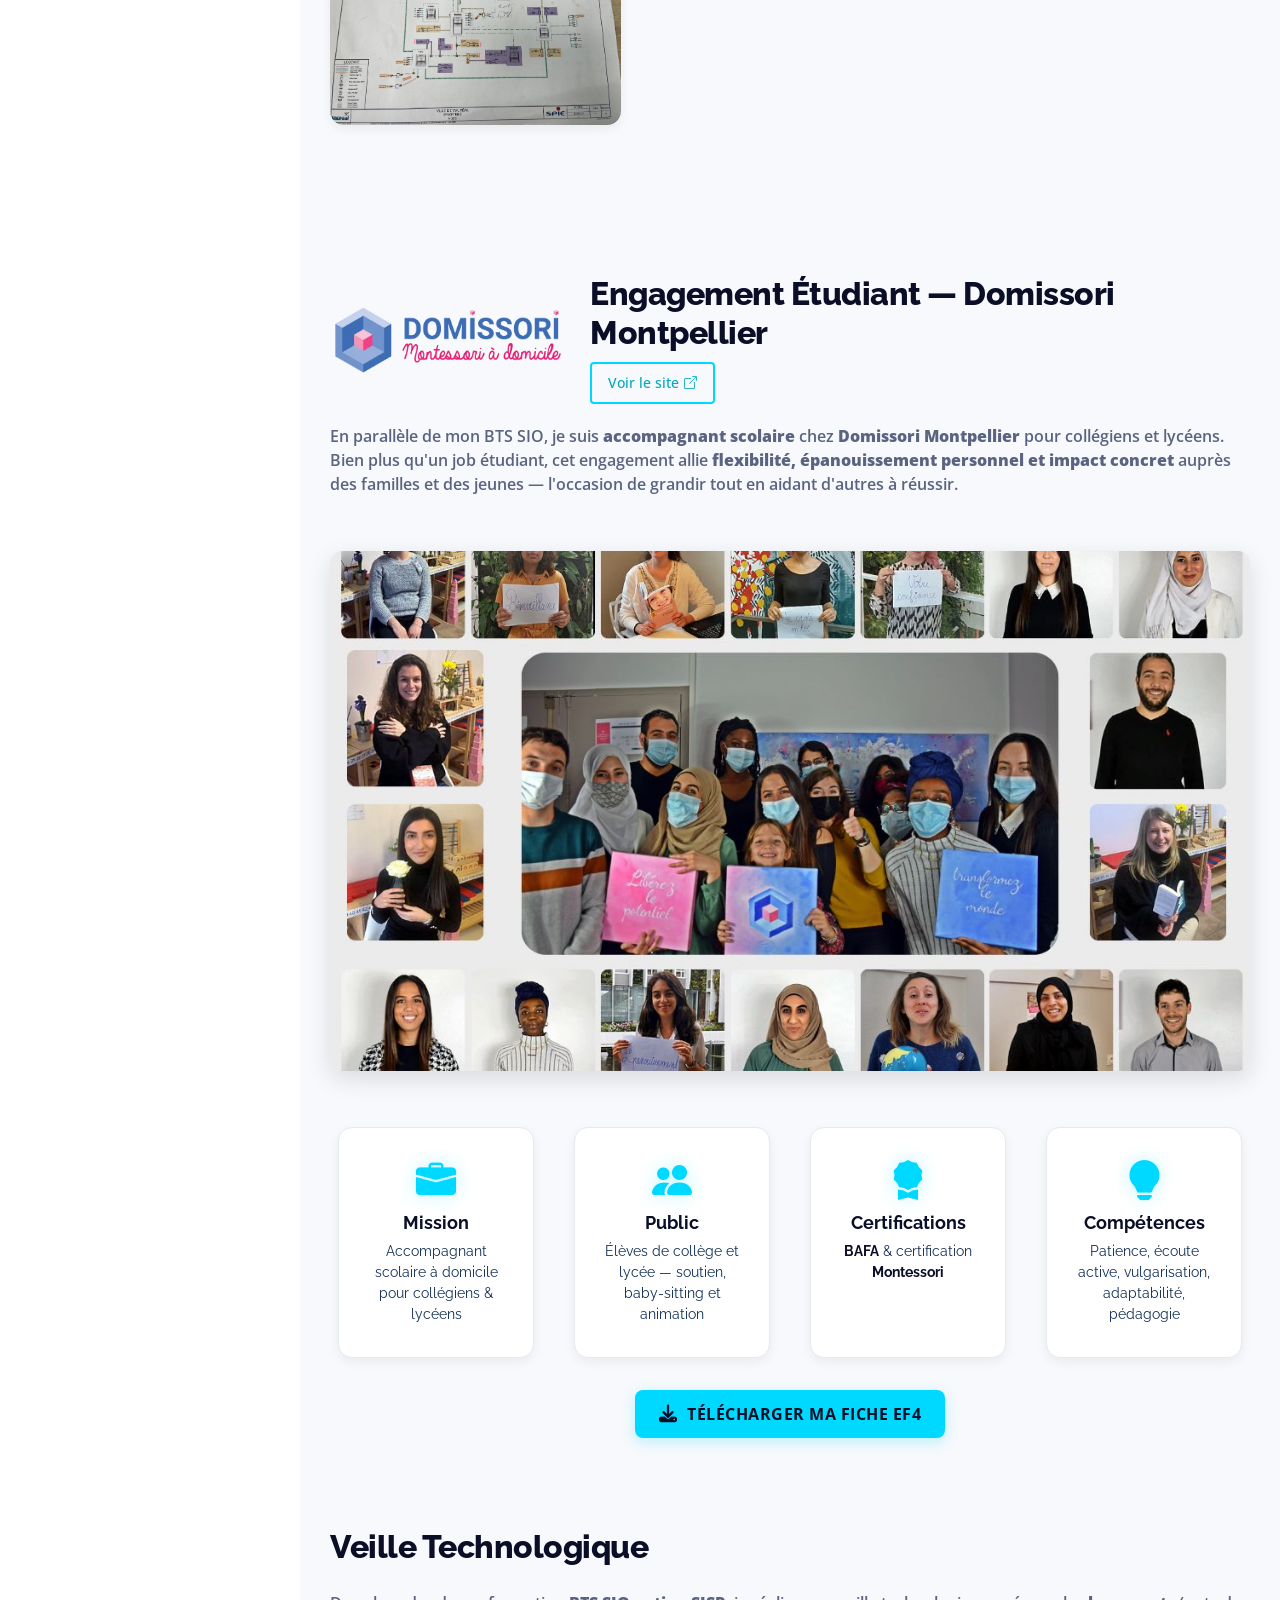
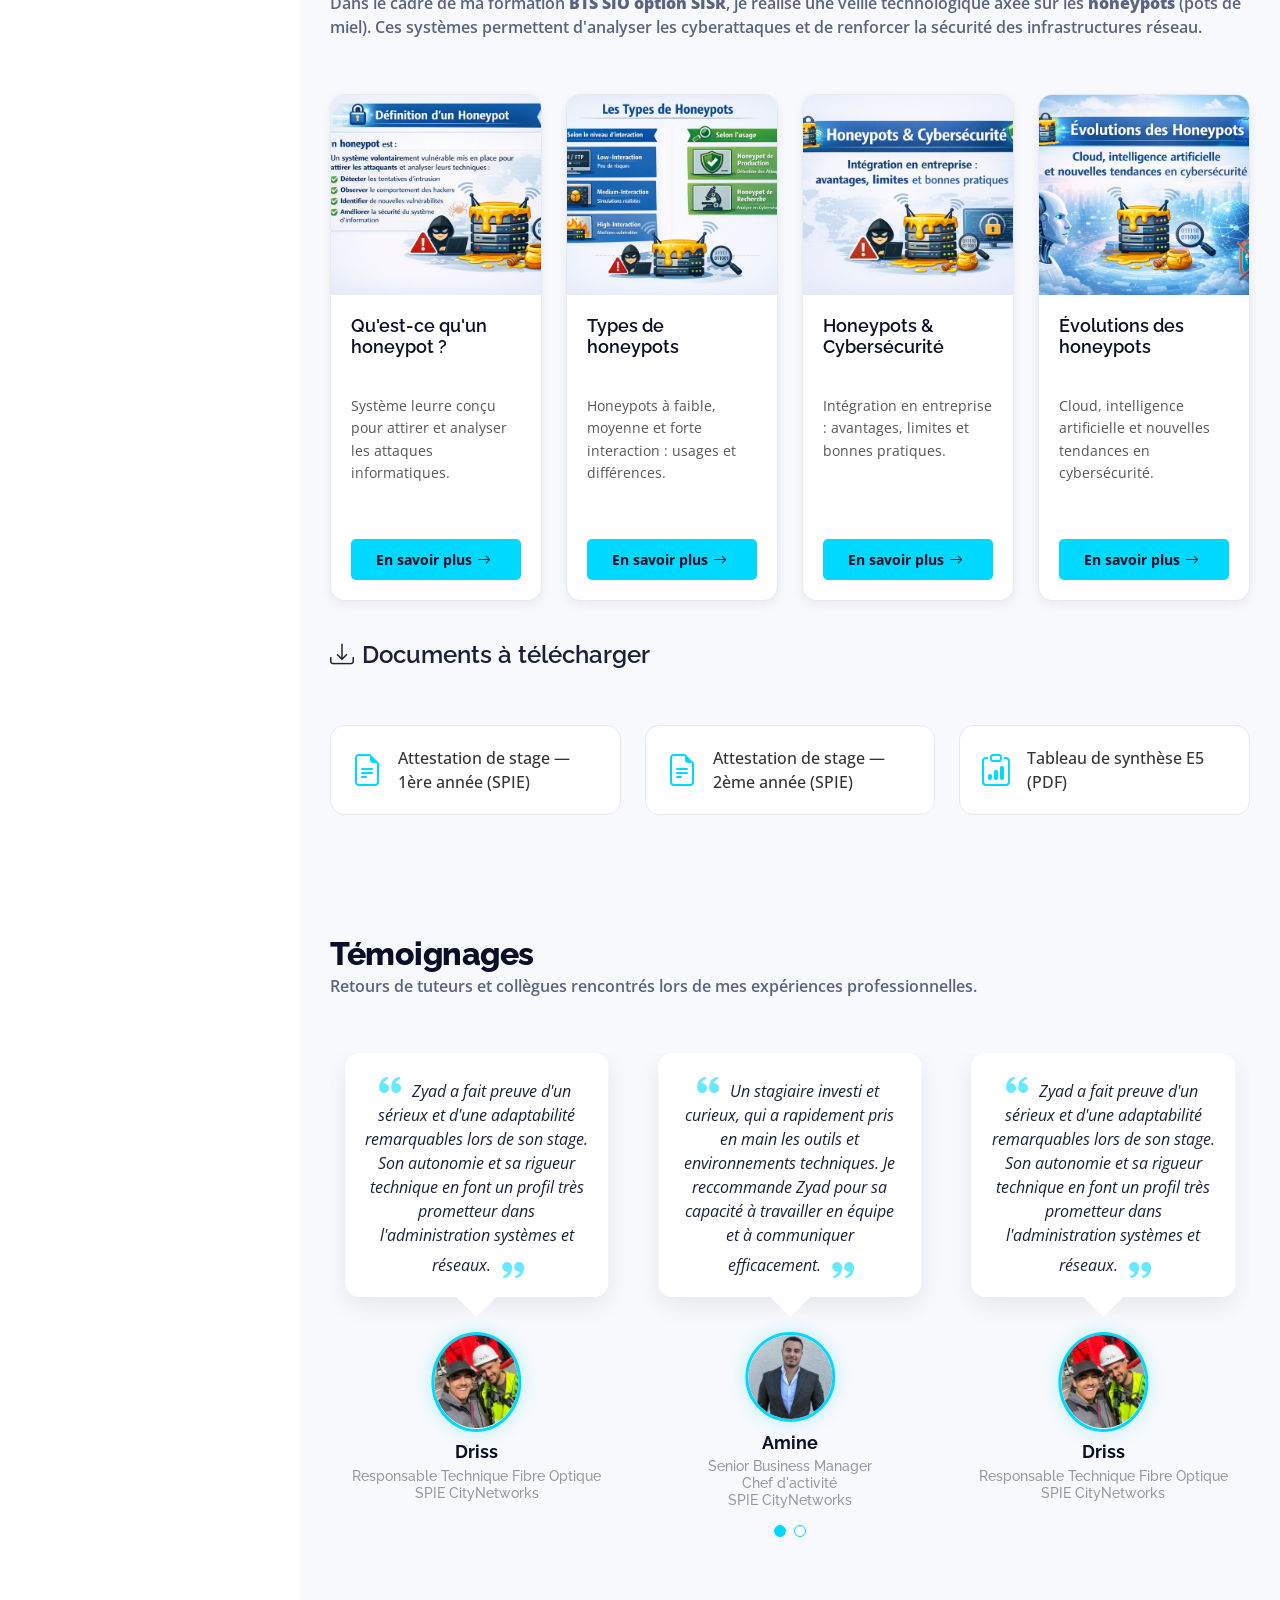
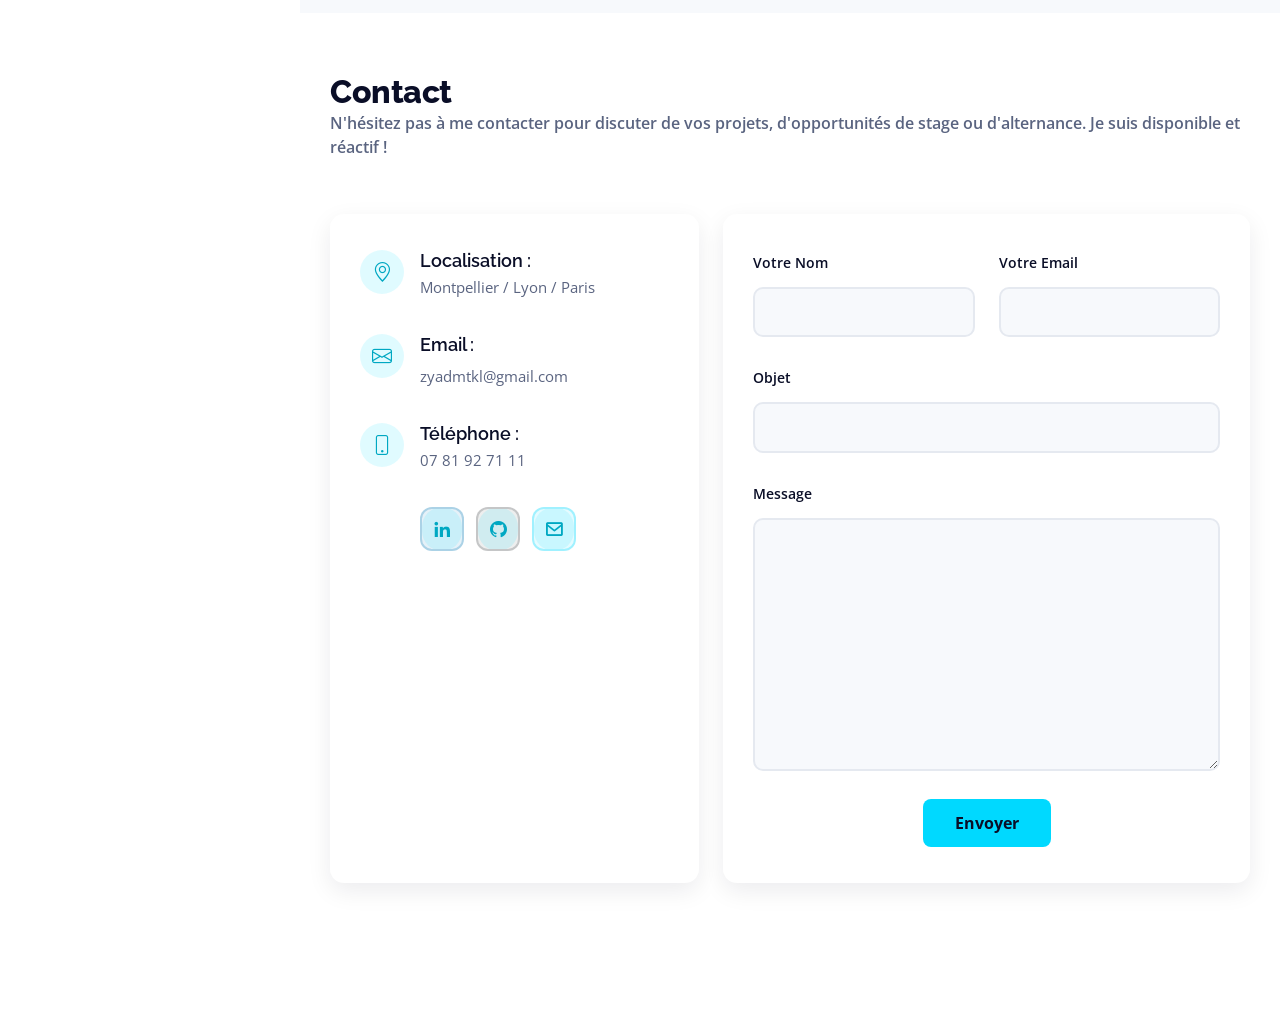
==== commit 828c26fd: "Contact: 3 social buttons (LinkedIn/GitHub/Mail) + form inputs polished" ====
--- a/index.html
+++ b/index.html
@@ -1328,25 +1328,29 @@
                   <h4>Téléphone :</h4>
                   <p>07 81 92 71 11</p>
                 </div>
-                <div class="social-links mt-3" style="padding-left: 60px">
+                <div class="contact-socials">
                   <a
                     href="https://www.linkedin.com/in/zyad-it"
                     target="_blank"
-                    style="
-                      background: #0077b5;
-                      color: #fff;
-                      font-size: 18px;
-                      display: inline-block;
-                      padding: 8px 0;
-                      border-radius: 50%;
-                      text-align: center;
-                      width: 36px;
-                      height: 36px;
-                      margin-right: 10px;
-                      transition: 0.3s;
-                    "
+                    class="contact-social-btn linkedin"
+                    aria-label="LinkedIn"
                   >
                     <i class="bx bxl-linkedin"></i>
+                  </a>
+                  <a
+                    href="https://github.com/Zyvdinho"
+                    target="_blank"
+                    class="contact-social-btn github"
+                    aria-label="GitHub"
+                  >
+                    <i class="bx bxl-github"></i>
+                  </a>
+                  <a
+                    href="mailto:zyadmtkl@gmail.com"
+                    class="contact-social-btn mail"
+                    aria-label="Email"
+                  >
+                    <i class="bx bx-envelope"></i>
                   </a>
                 </div>
               </div>
--- a/assets/css/tech-sobre.css
+++ b/assets/css/tech-sobre.css
@@ -415,6 +415,92 @@
   background: var(--c-accent-dark) !important;
   color: #fff !important;
   box-shadow: 0 8px 24px var(--c-accent-glow) !important;
+}
+/* Contact — Form polish */
+.contact .info { padding: 36px 30px !important; }
+.contact .php-email-form { padding: 36px 30px !important; }
+.contact .info h4 { font-size: 18px !important; margin-bottom: 4px !important; }
+.contact .info p { font-size: 15px !important; padding-bottom: 16px !important; }
+.contact .php-email-form label {
+  font-weight: 600;
+  font-size: 14px;
+  color: var(--c-primary);
+  margin-bottom: 6px;
+}
+.contact .php-email-form input,
+.contact .php-email-form textarea {
+  background: var(--c-bg-light) !important;
+  border: 2px solid var(--c-border) !important;
+  border-radius: 10px !important;
+  padding: 12px 16px !important;
+  font-size: 15px !important;
+  color: var(--c-text-dark) !important;
+  height: auto !important;
+}
+.contact .php-email-form input::placeholder,
+.contact .php-email-form textarea::placeholder { color: #aab2c8; }
+.contact .php-email-form input:focus,
+.contact .php-email-form textarea:focus {
+  background: #fff !important;
+  border-color: var(--c-accent) !important;
+}
+.contact .php-email-form .form-group { margin-bottom: 20px !important; }
+
+/* Contact — Réseaux sociaux modernisés */
+.contact-socials {
+  display: flex;
+  gap: 12px;
+  padding-left: 60px;
+  margin-top: 12px;
+}
+.contact-social-btn {
+  display: inline-flex;
+  align-items: center;
+  justify-content: center;
+  width: 44px;
+  height: 44px;
+  border-radius: 12px;
+  font-size: 22px;
+  text-decoration: none;
+  transition: all 0.35s var(--ease-bounce);
+  position: relative;
+  overflow: hidden;
+}
+.contact-social-btn.linkedin {
+  background: rgba(0, 119, 181, 0.1);
+  color: #0077b5;
+  border: 2px solid rgba(0, 119, 181, 0.25);
+}
+.contact-social-btn.linkedin:hover {
+  background: #0077b5;
+  color: #fff;
+  transform: translateY(-4px);
+  box-shadow: 0 10px 25px rgba(0, 119, 181, 0.4);
+}
+.contact-social-btn.github {
+  background: rgba(36, 41, 47, 0.08);
+  color: #24292f;
+  border: 2px solid rgba(36, 41, 47, 0.2);
+}
+.contact-social-btn.github:hover {
+  background: #24292f;
+  color: #fff;
+  transform: translateY(-4px);
+  box-shadow: 0 10px 25px rgba(36, 41, 47, 0.4);
+}
+.contact-social-btn.mail {
+  background: rgba(0, 217, 255, 0.1);
+  color: var(--c-accent-dark);
+  border: 2px solid rgba(0, 217, 255, 0.3);
+}
+.contact-social-btn.mail:hover {
+  background: var(--c-accent);
+  color: var(--c-primary);
+  transform: translateY(-4px);
+  box-shadow: 0 10px 25px var(--c-accent-glow);
+}
+@media (max-width: 768px) {
+  .contact-socials { padding-left: 0; justify-content: center; }
 }
 
 /* ============================================
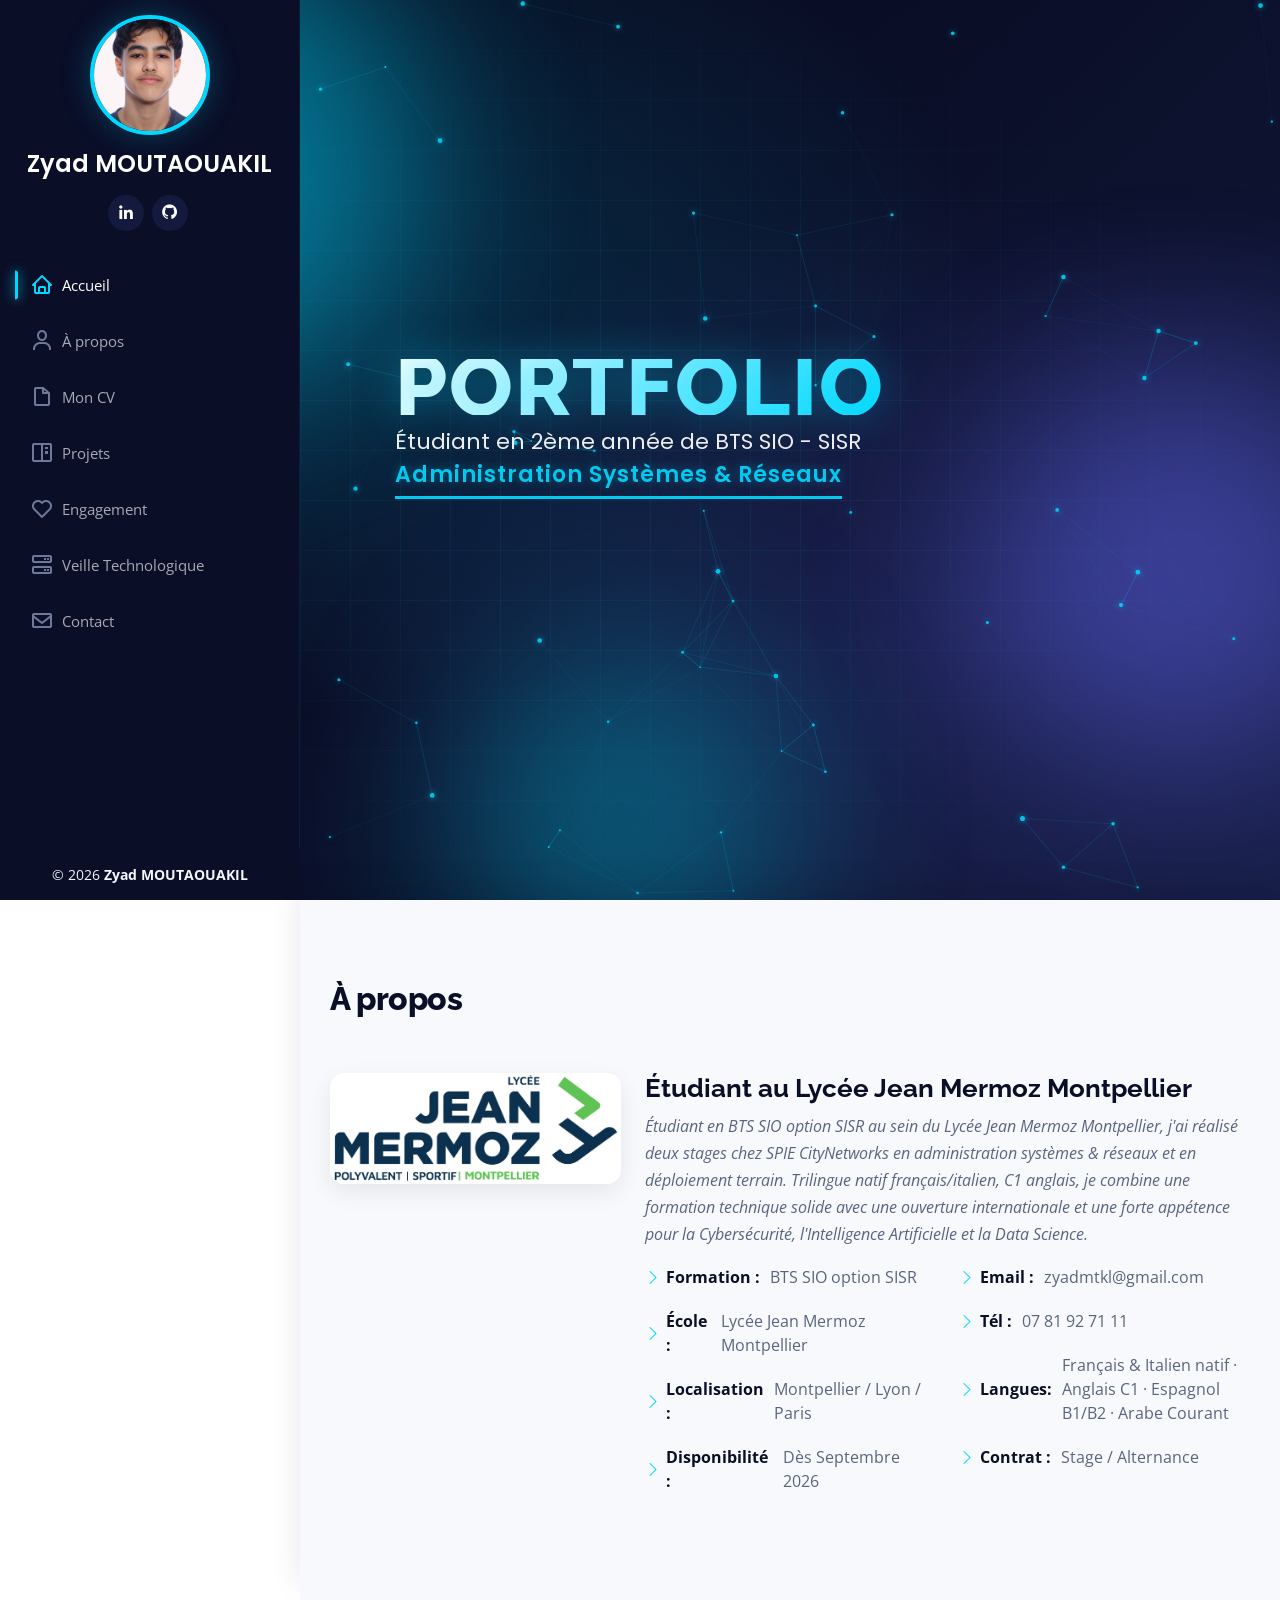
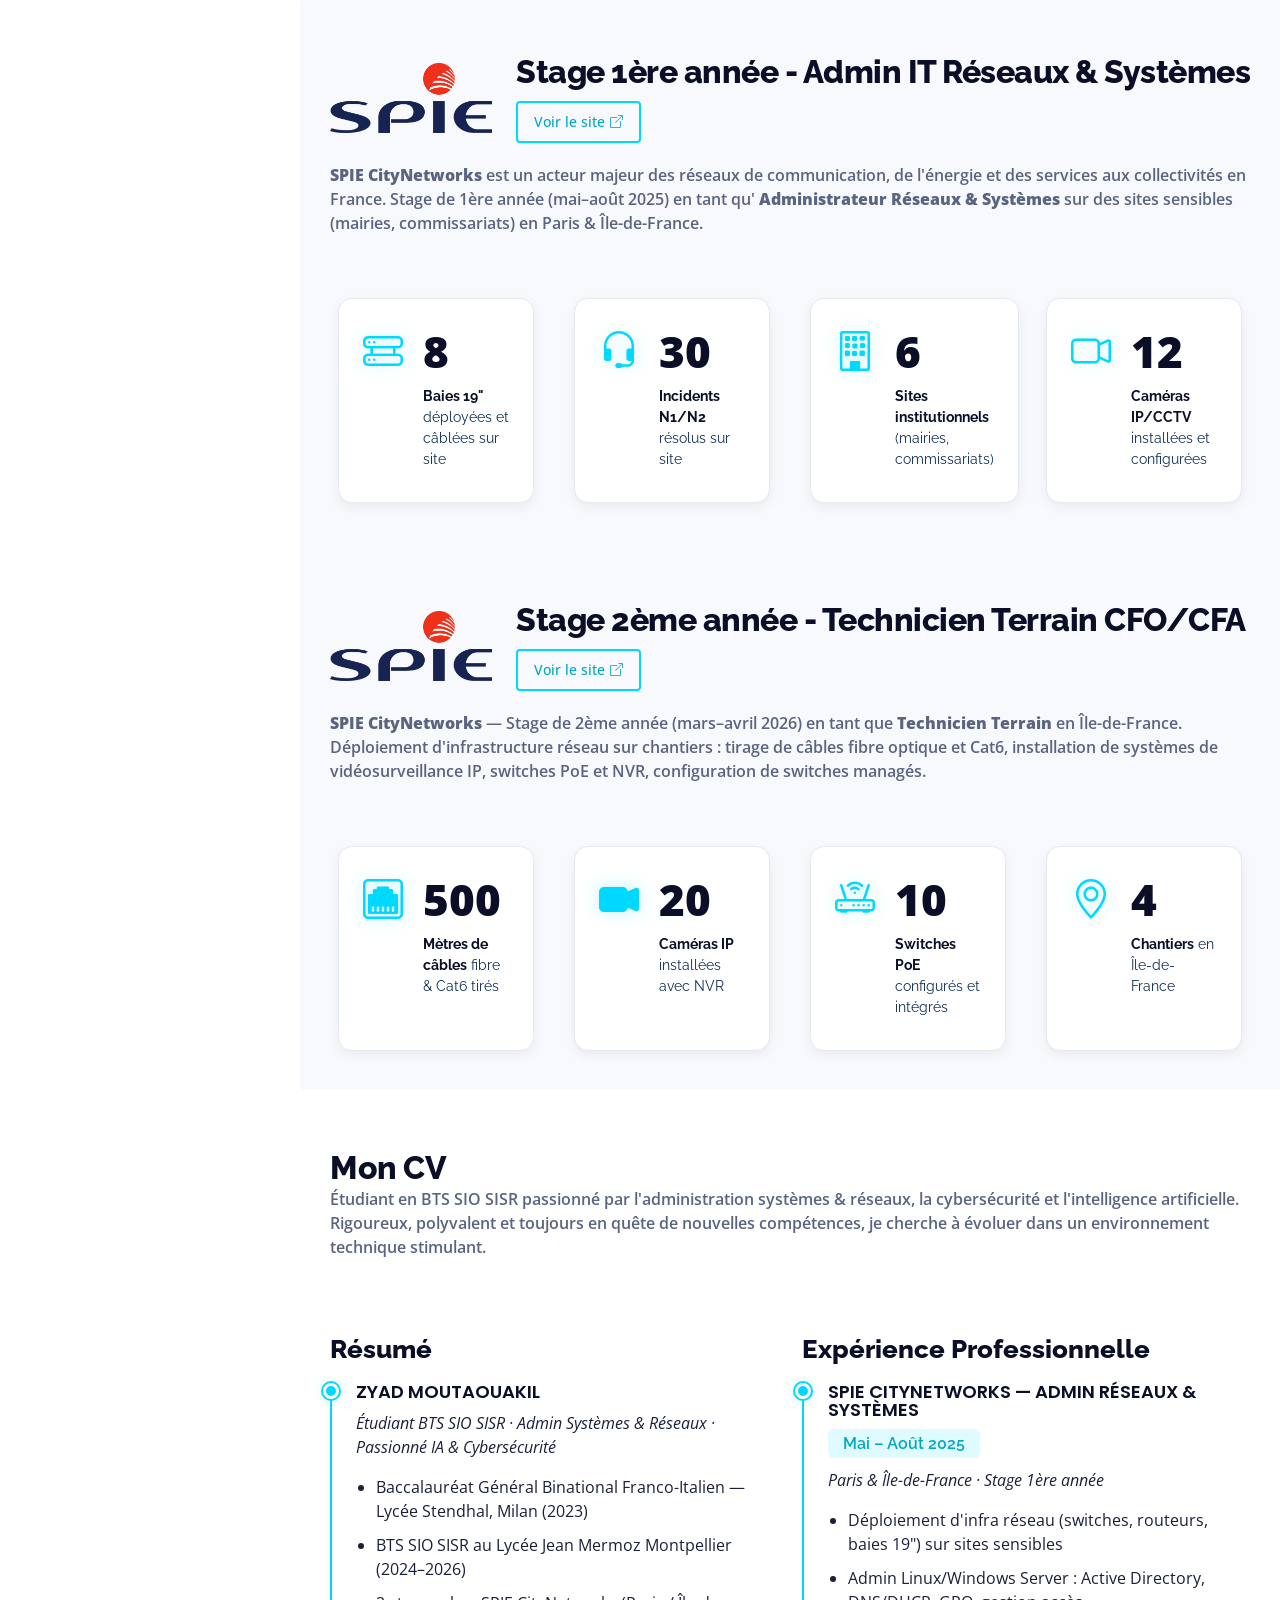
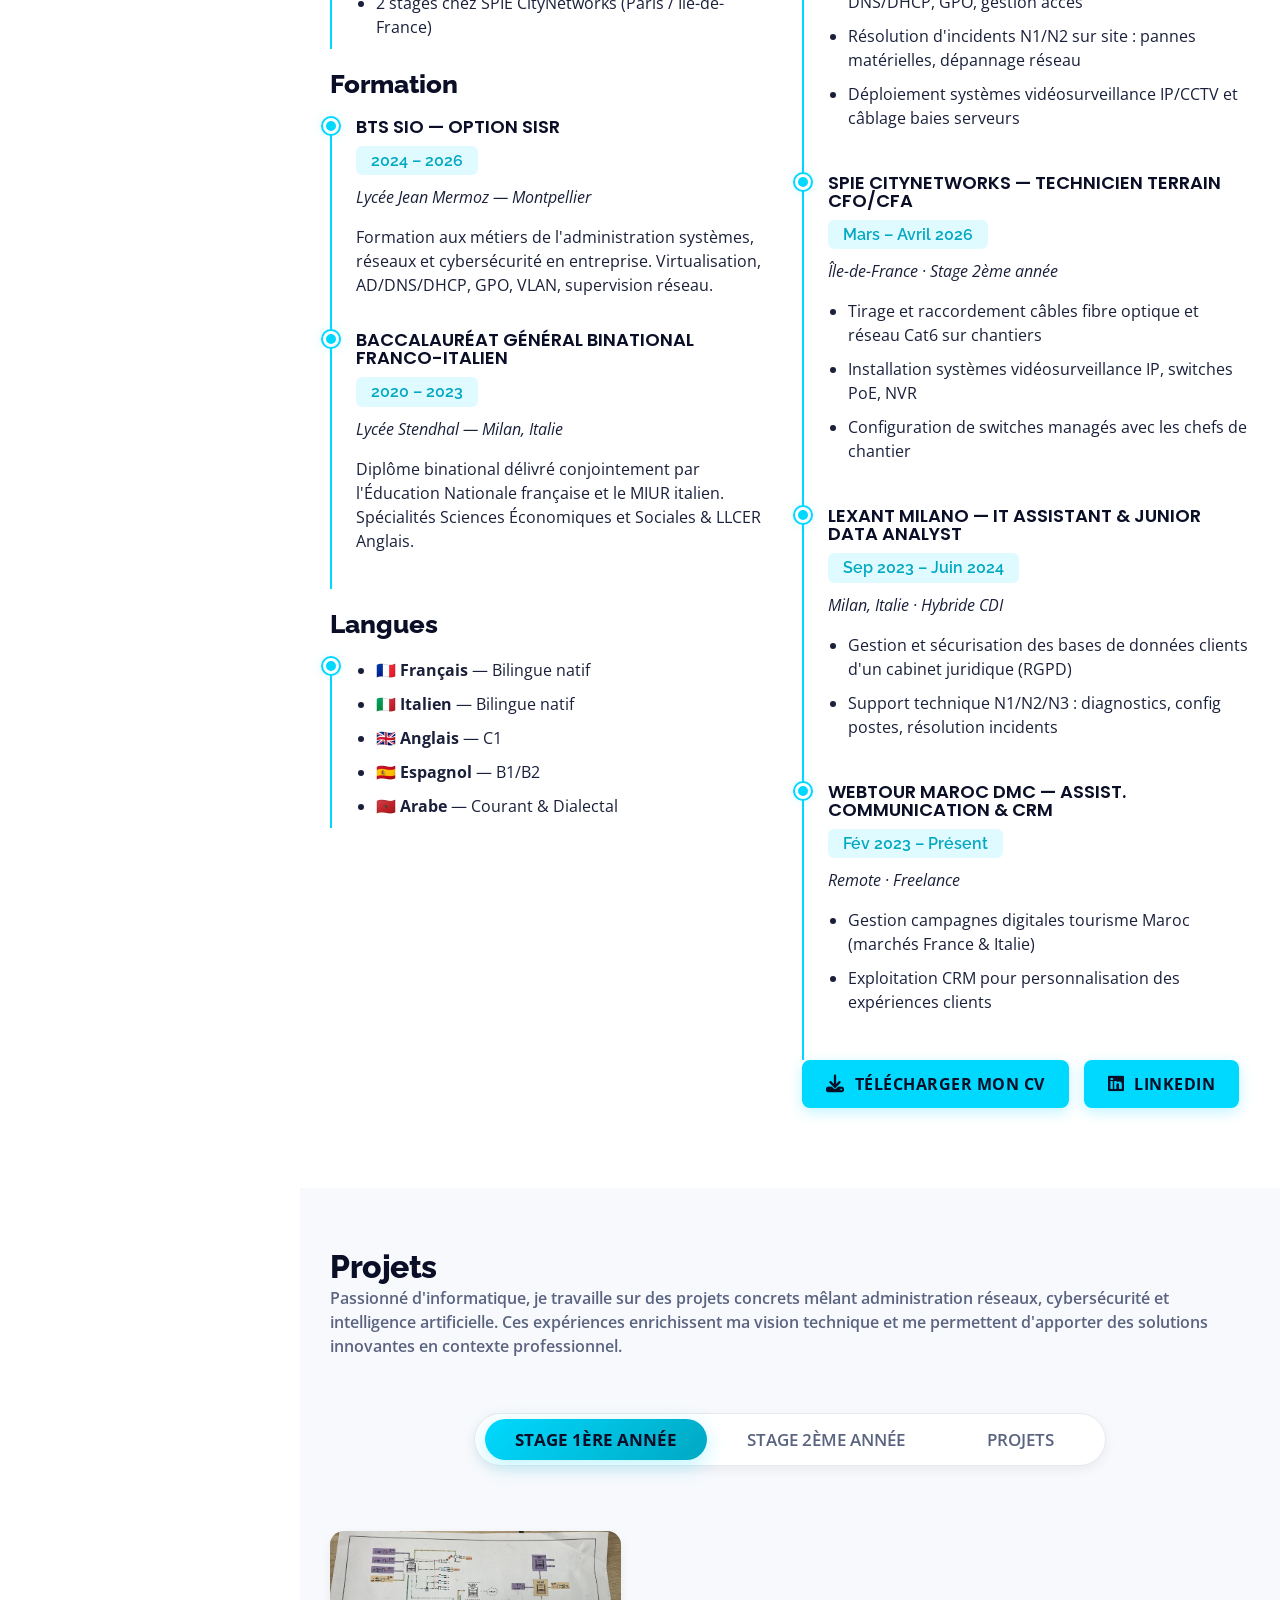
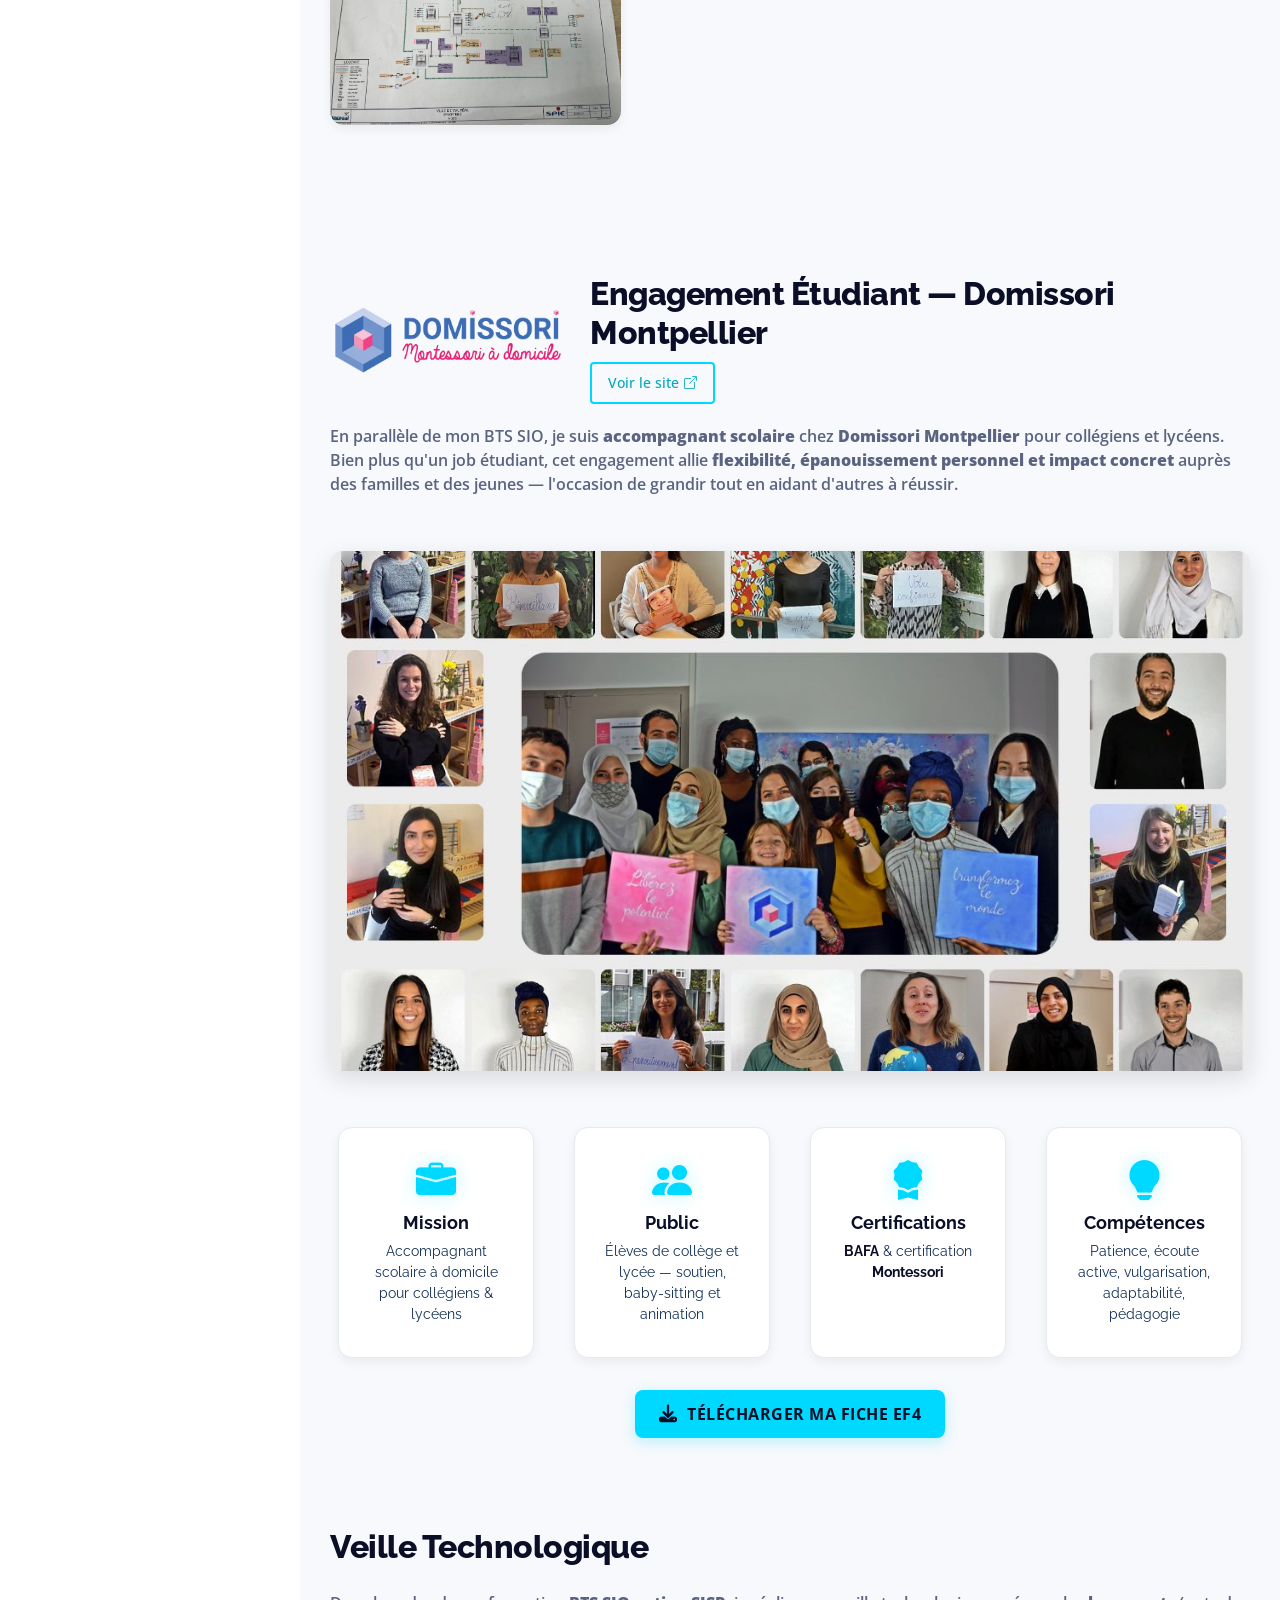
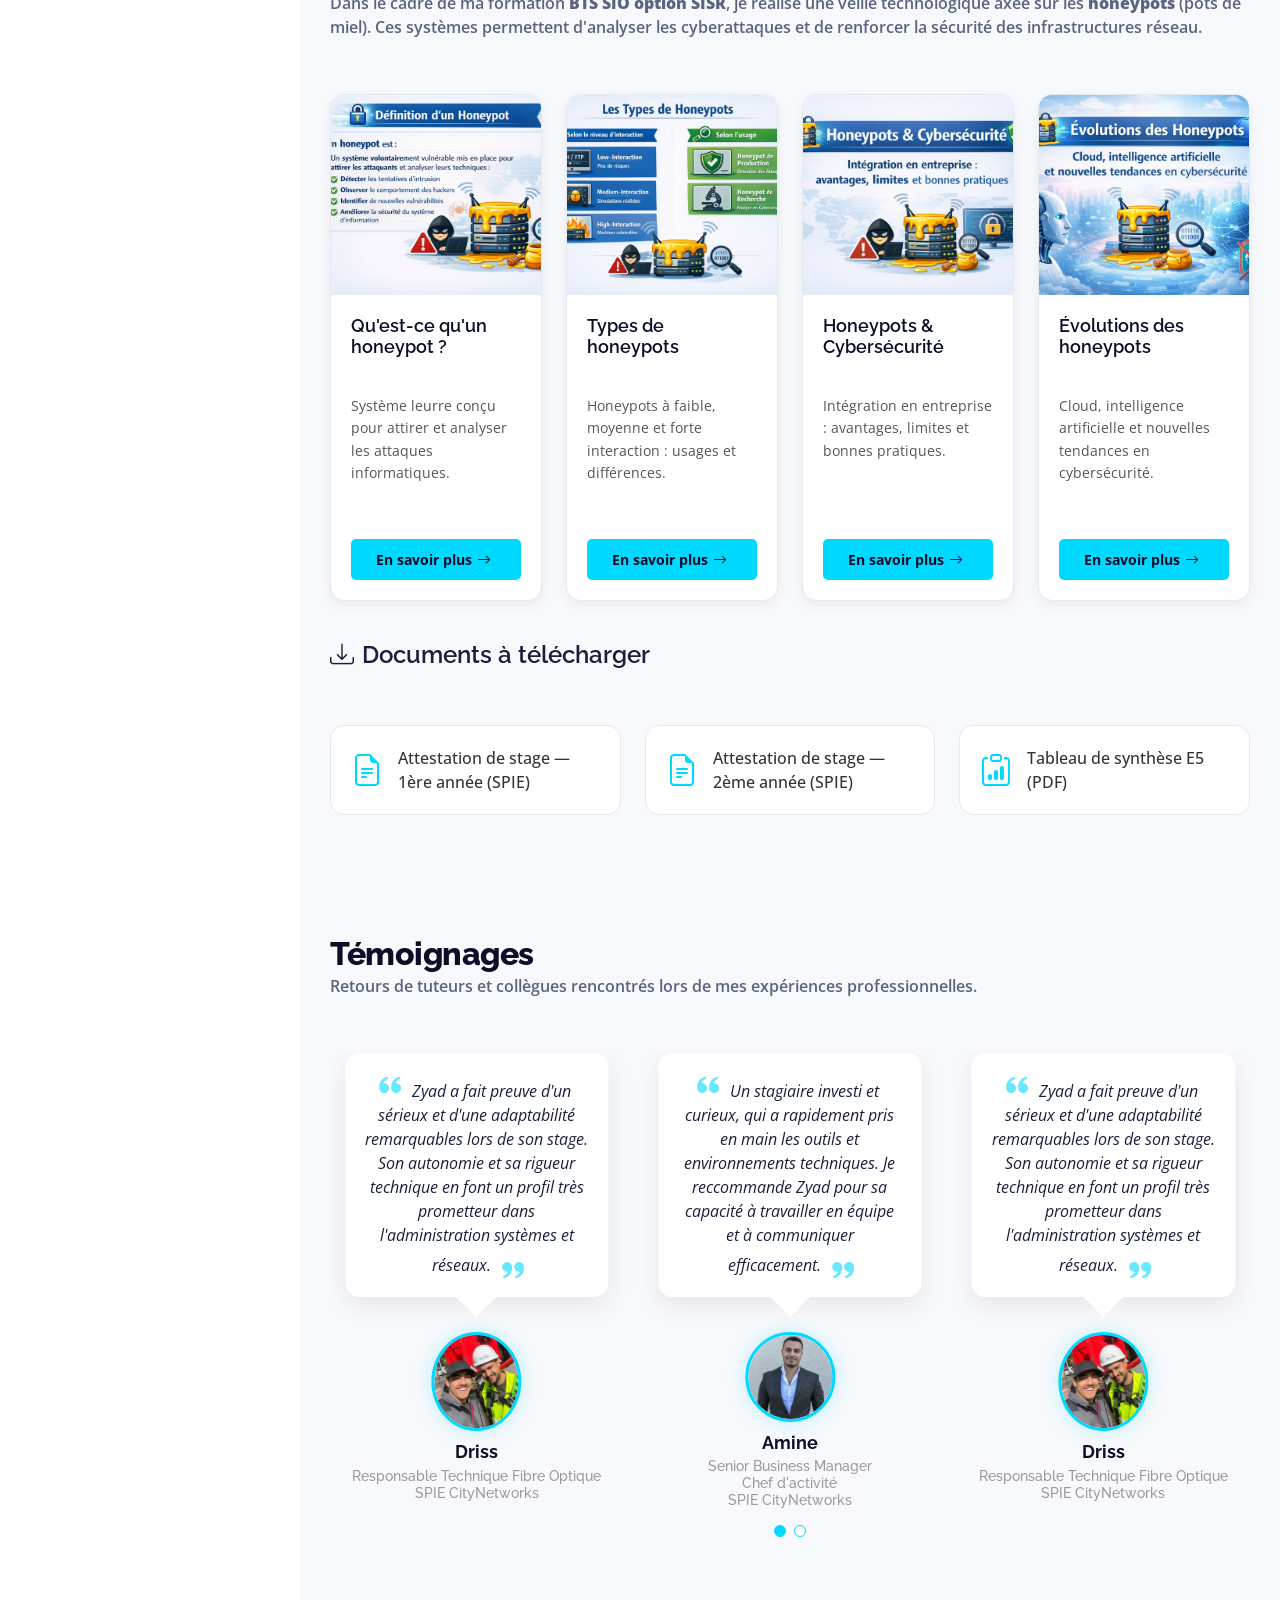
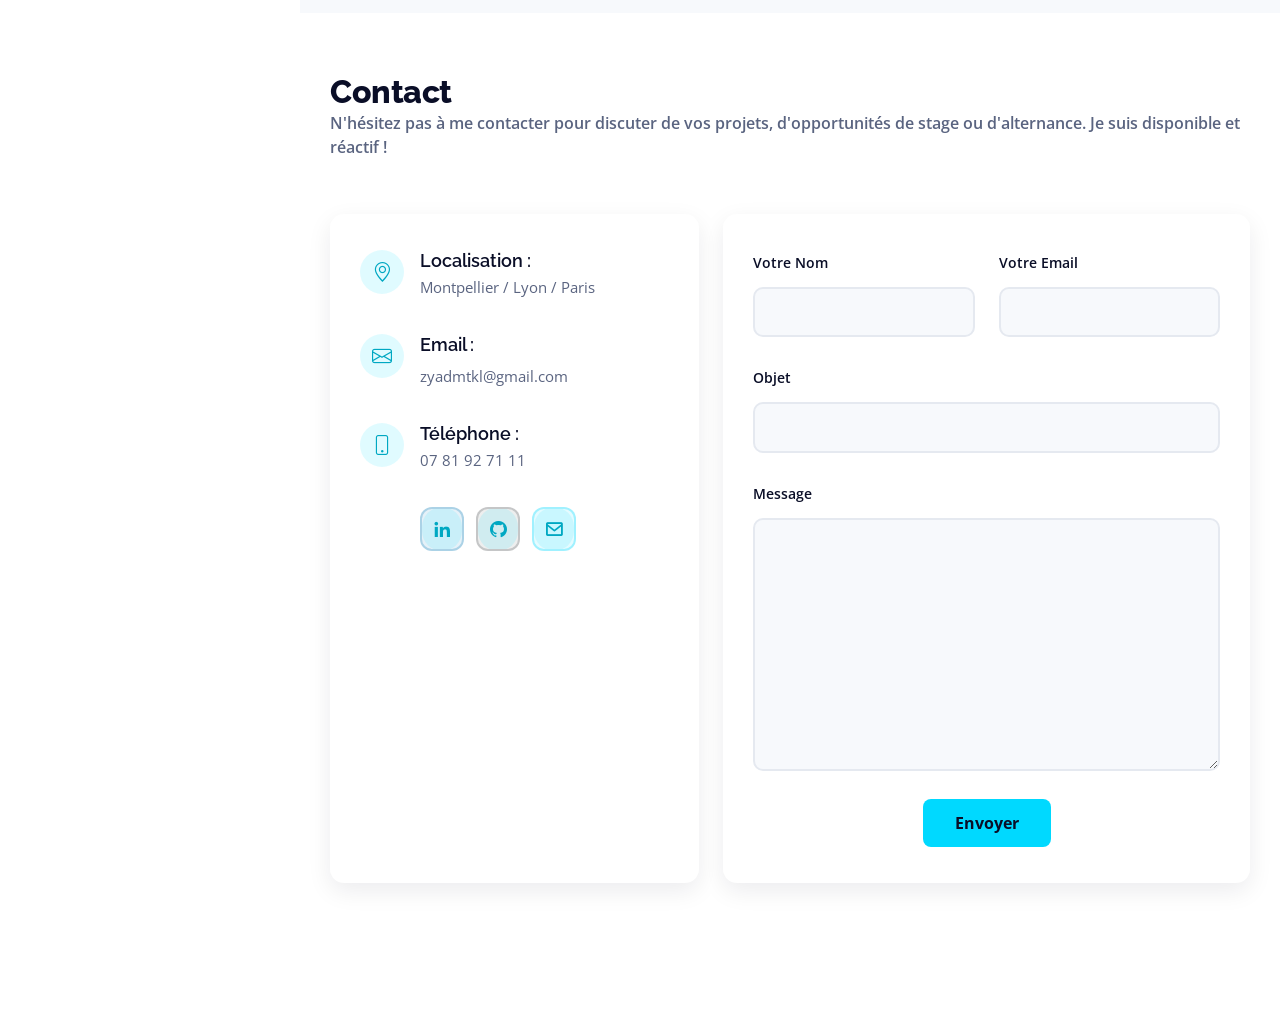
==== commit a7931d49: "Hero: background animé avec particules connectées + orbes lumineux flottants" ====
--- a/index.html
+++ b/index.html
@@ -129,6 +129,15 @@
       id="hero"
       class="d-flex flex-column justify-content-center align-items-center"
     >
+      <!-- Orbes lumineux animés -->
+      <div class="hero-orbs">
+        <span class="orb orb-1"></span>
+        <span class="orb orb-2"></span>
+        <span class="orb orb-3"></span>
+      </div>
+      <!-- Réseau de particules animées -->
+      <canvas id="hero-canvas"></canvas>
+
       <div class="hero-container" data-aos="fade-in">
         <h1>PORTFOLIO</h1>
         <p>
@@ -1456,6 +1465,94 @@
     <!-- Template Main JS File -->
     <script src="assets/js/main.js"></script>
 
+    <!-- Hero — Réseau de particules animées -->
+    <script>
+      (function () {
+        const canvas = document.getElementById("hero-canvas");
+        if (!canvas) return;
+        const ctx = canvas.getContext("2d");
+        const hero = document.getElementById("hero");
+        let particles = [];
+        let mouse = { x: -9999, y: -9999 };
+
+        function resize() {
+          canvas.width = hero.offsetWidth;
+          canvas.height = hero.offsetHeight;
+        }
+        resize();
+        window.addEventListener("resize", resize);
+        hero.addEventListener("mousemove", (e) => {
+          const r = hero.getBoundingClientRect();
+          mouse.x = e.clientX - r.left;
+          mouse.y = e.clientY - r.top;
+        });
+        hero.addEventListener("mouseleave", () => {
+          mouse.x = -9999;
+          mouse.y = -9999;
+        });
+
+        const count = window.innerWidth < 768 ? 35 : 80;
+        for (let i = 0; i < count; i++) {
+          particles.push({
+            x: Math.random() * canvas.width,
+            y: Math.random() * canvas.height,
+            vx: (Math.random() - 0.5) * 0.4,
+            vy: (Math.random() - 0.5) * 0.4,
+            r: Math.random() * 1.8 + 0.8,
+          });
+        }
+
+        function loop() {
+          ctx.clearRect(0, 0, canvas.width, canvas.height);
+          particles.forEach((p) => {
+            p.x += p.vx;
+            p.y += p.vy;
+            if (p.x < 0 || p.x > canvas.width) p.vx *= -1;
+            if (p.y < 0 || p.y > canvas.height) p.vy *= -1;
+            ctx.beginPath();
+            ctx.arc(p.x, p.y, p.r, 0, Math.PI * 2);
+            ctx.fillStyle = "rgba(0, 217, 255, 0.85)";
+            ctx.shadowColor = "rgba(0, 217, 255, 0.8)";
+            ctx.shadowBlur = 6;
+            ctx.fill();
+          });
+          ctx.shadowBlur = 0;
+
+          const maxD = 140;
+          for (let i = 0; i < particles.length; i++) {
+            for (let j = i + 1; j < particles.length; j++) {
+              const dx = particles[i].x - particles[j].x;
+              const dy = particles[i].y - particles[j].y;
+              const d = Math.sqrt(dx * dx + dy * dy);
+              if (d < maxD) {
+                const op = (1 - d / maxD) * 0.35;
+                ctx.beginPath();
+                ctx.moveTo(particles[i].x, particles[i].y);
+                ctx.lineTo(particles[j].x, particles[j].y);
+                ctx.strokeStyle = "rgba(0, 217, 255, " + op + ")";
+                ctx.lineWidth = 0.8;
+                ctx.stroke();
+              }
+            }
+            // Connexion vers la souris
+            const dxm = particles[i].x - mouse.x;
+            const dym = particles[i].y - mouse.y;
+            const dm = Math.sqrt(dxm * dxm + dym * dym);
+            if (dm < 180) {
+              ctx.beginPath();
+              ctx.moveTo(particles[i].x, particles[i].y);
+              ctx.lineTo(mouse.x, mouse.y);
+              ctx.strokeStyle = "rgba(0, 217, 255, " + (1 - dm / 180) * 0.6 + ")";
+              ctx.lineWidth = 1;
+              ctx.stroke();
+            }
+          }
+          requestAnimationFrame(loop);
+        }
+        loop();
+      })();
+    </script>
+
     <script>
       // Animation pour les cartes veille au scroll
       document.addEventListener("DOMContentLoaded", function () {
--- a/assets/css/tech-sobre.css
+++ b/assets/css/tech-sobre.css
@@ -86,25 +86,107 @@
    HERO
    ============================================ */
 #hero {
-  background: linear-gradient(135deg, #0a0e27 0%, #131a3d 45%, #1a2856 100%) !important;
-  position: relative;
-  overflow: hidden;
+  background:
+    radial-gradient(ellipse at 20% 30%, rgba(0, 217, 255, 0.18) 0%, transparent 50%),
+    radial-gradient(ellipse at 80% 70%, rgba(99, 102, 241, 0.18) 0%, transparent 50%),
+    linear-gradient(135deg, #050818 0%, #0a0e27 45%, #131a3d 100%) !important;
+  position: relative !important;
+  overflow: hidden !important;
 }
 #hero::before {
-  background: radial-gradient(circle at 30% 50%, rgba(0, 217, 255, 0.12), transparent 60%) !important;
-  background-attachment: fixed;
-}
-/* Grille tech en surimpression */
+  background: transparent !important;
+  display: none;
+}
+/* Grille tech en surimpression — derrière les particules */
 #hero::after {
   content: '';
   position: absolute;
   inset: 0;
   background-image:
-    linear-gradient(rgba(0, 217, 255, 0.04) 1px, transparent 1px),
-    linear-gradient(90deg, rgba(0, 217, 255, 0.04) 1px, transparent 1px);
-  background-size: 40px 40px;
+    linear-gradient(rgba(0, 217, 255, 0.06) 1px, transparent 1px),
+    linear-gradient(90deg, rgba(0, 217, 255, 0.06) 1px, transparent 1px);
+  background-size: 50px 50px;
   z-index: 1;
   pointer-events: none;
+  mask-image: radial-gradient(ellipse at center, black 30%, transparent 80%);
+  -webkit-mask-image: radial-gradient(ellipse at center, black 30%, transparent 80%);
+}
+
+/* Canvas des particules */
+#hero-canvas {
+  position: absolute;
+  inset: 0;
+  z-index: 2;
+  pointer-events: none;
+}
+
+/* Orbes lumineux flottants */
+.hero-orbs {
+  position: absolute;
+  inset: 0;
+  z-index: 1;
+  pointer-events: none;
+  overflow: hidden;
+}
+.orb {
+  position: absolute;
+  border-radius: 50%;
+  filter: blur(90px);
+  opacity: 0.45;
+  will-change: transform;
+}
+.orb-1 {
+  width: 480px;
+  height: 480px;
+  background: #00d9ff;
+  top: -10%;
+  left: -5%;
+  animation: orbFloat1 22s ease-in-out infinite;
+}
+.orb-2 {
+  width: 400px;
+  height: 400px;
+  background: #6366f1;
+  top: 40%;
+  right: -8%;
+  animation: orbFloat2 26s ease-in-out infinite;
+}
+.orb-3 {
+  width: 350px;
+  height: 350px;
+  background: #00a8c2;
+  bottom: -10%;
+  left: 35%;
+  animation: orbFloat3 28s ease-in-out infinite;
+}
+@keyframes orbFloat1 {
+  0%, 100% { transform: translate(0, 0) scale(1); }
+  33% { transform: translate(120px, 80px) scale(1.15); }
+  66% { transform: translate(-60px, 140px) scale(0.9); }
+}
+@keyframes orbFloat2 {
+  0%, 100% { transform: translate(0, 0) scale(1); }
+  50% { transform: translate(-100px, -120px) scale(1.2); }
+}
+@keyframes orbFloat3 {
+  0%, 100% { transform: translate(0, 0) scale(1); }
+  40% { transform: translate(80px, -100px) scale(1.1); }
+  70% { transform: translate(-140px, -60px) scale(0.85); }
+}
+
+/* Container au-dessus de tout */
+#hero .hero-container {
+  position: relative !important;
+  z-index: 3 !important;
+}
+
+/* Sur mobile : désactive le canvas et réduit les orbes pour les perfs */
+@media (max-width: 768px) {
+  #hero-canvas { display: none; }
+  .orb { filter: blur(60px); opacity: 0.35; }
+  .orb-1 { width: 280px; height: 280px; }
+  .orb-2 { width: 240px; height: 240px; }
+  .orb-3 { width: 220px; height: 220px; }
 }
 #hero h1 {
   font-size: 84px !important;
